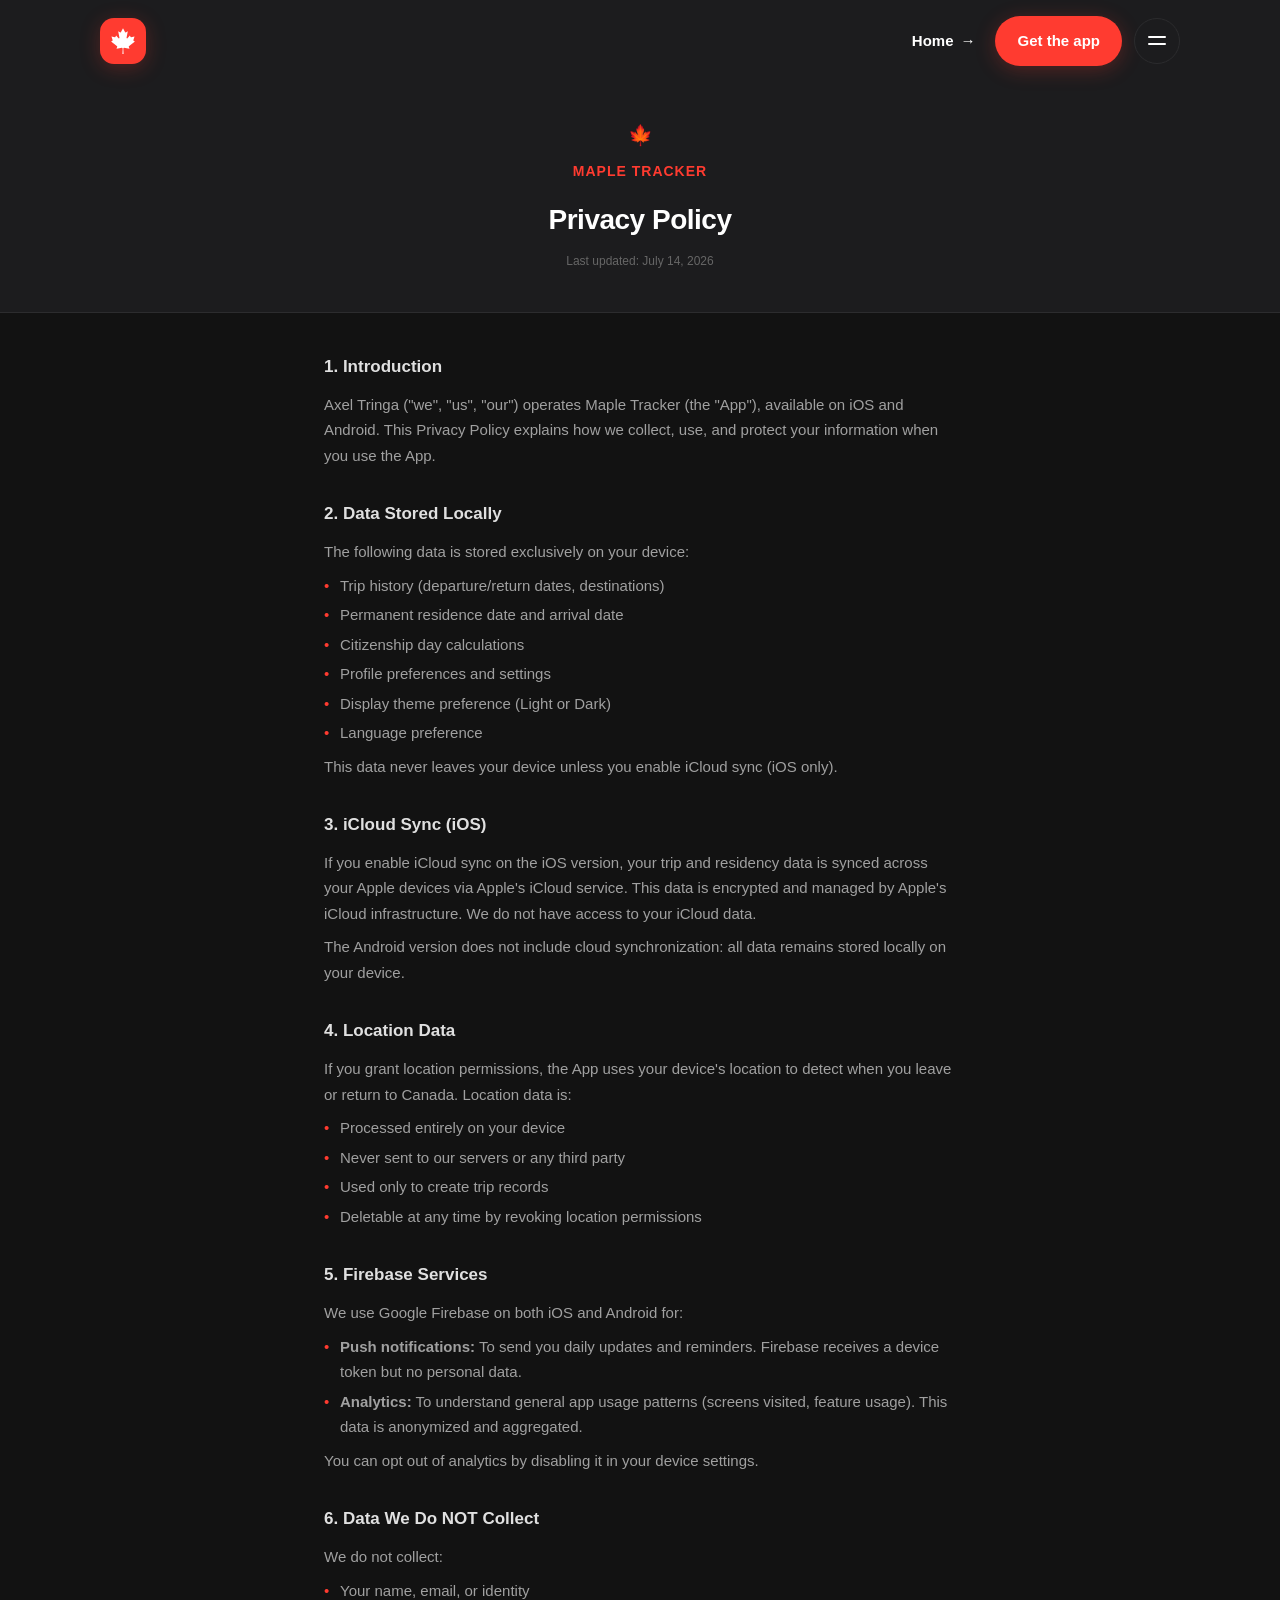
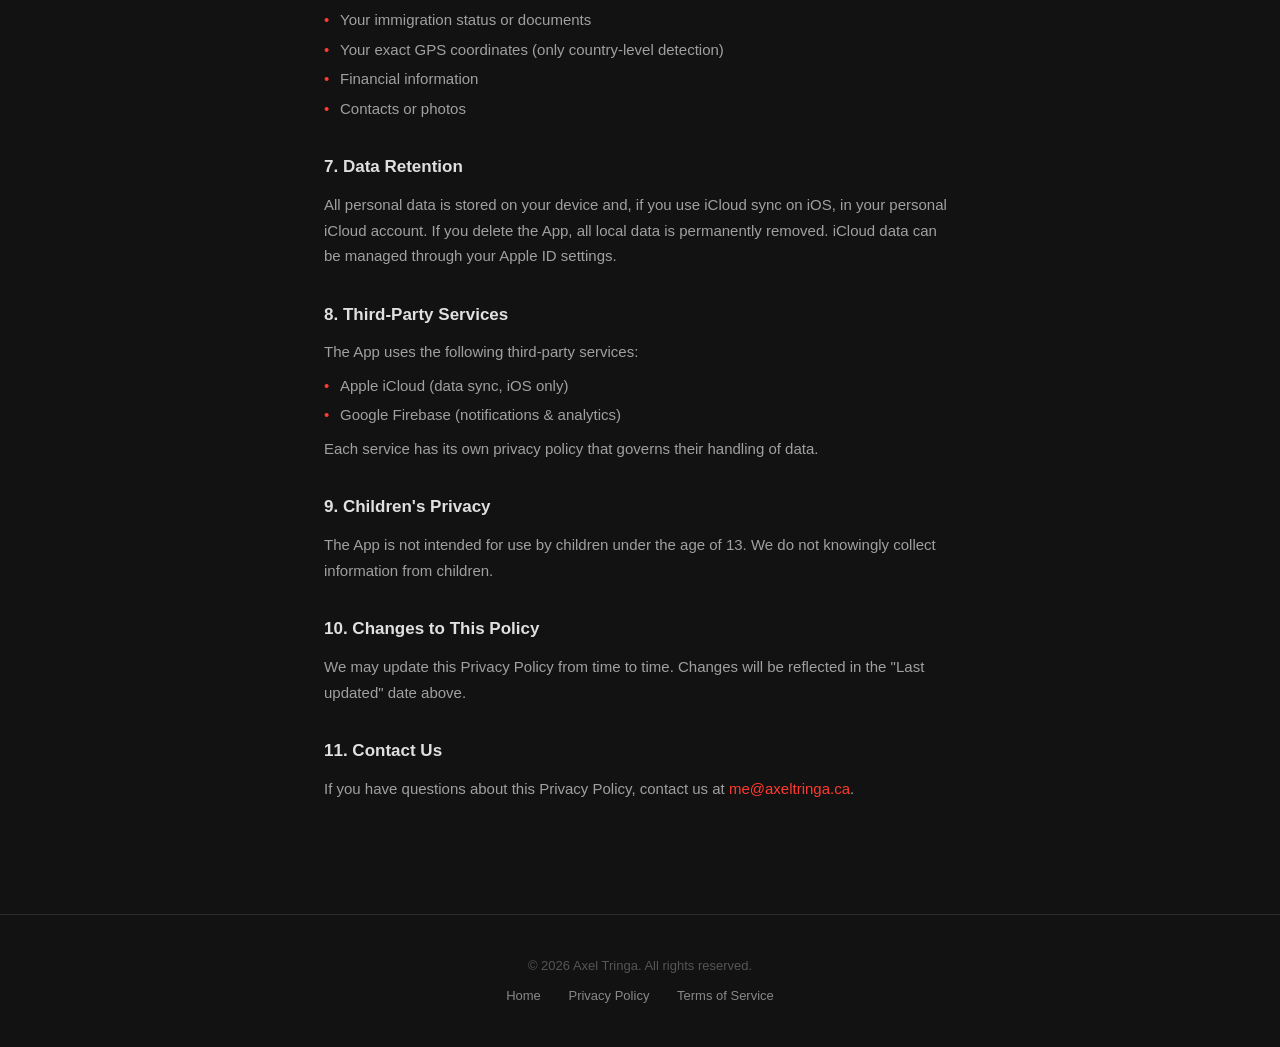
==== privacy-policy.html @ 42bf0fce "Redesign navigation in Cash App style, keeping Maple Tracker theme - New shared nav.css/nav.js used " ====
<!DOCTYPE html>
<html lang="en">
<head>
    <meta charset="UTF-8">
    <meta name="viewport" content="width=device-width, initial-scale=1.0">
    <title>Privacy Policy – Maple Tracker</title>
    <link rel="stylesheet" href="nav.css">
    <style>
        * { margin: 0; padding: 0; box-sizing: border-box; }
        body {
            font-family: -apple-system, BlinkMacSystemFont, 'SF Pro Text', 'Helvetica Neue', sans-serif;
            background-color: #121212;
            color: #a0a0a0;
            line-height: 1.7;
            padding: 0;
        }
        .header {
            background-color: #1C1C1E;
            border-bottom: 1px solid #2C2C2E;
            padding: 118px 20px 40px;
            text-align: center;
        }
        .header h1 {
            color: #ffffff;
            font-size: 28px;
            font-weight: 700;
            letter-spacing: -0.5px;
            margin-bottom: 8px;
        }
        .header .app-name {
            color: #FF3B30;
            font-size: 14px;
            font-weight: 600;
            text-transform: uppercase;
            letter-spacing: 1px;
            margin-bottom: 12px;
        }
        .header .updated {
            color: #666;
            font-size: 12px;
        }
        .container {
            max-width: 680px;
            margin: 0 auto;
            padding: 40px 24px 80px;
        }
        .section {
            margin-bottom: 32px;
        }
        .section h2 {
            color: #e0e0e0;
            font-size: 17px;
            font-weight: 600;
            margin-bottom: 10px;
        }
        .section p, .section ul {
            font-size: 15px;
            color: #a0a0a0;
        }
        .section ul {
            list-style: none;
            padding-left: 0;
            margin-top: 8px;
        }
        .section ul li {
            padding-left: 16px;
            position: relative;
            margin-bottom: 4px;
        }
        .section ul li::before {
            content: "•";
            position: absolute;
            left: 0;
            color: #FF3B30;
        }
        a {
            color: #FF3B30;
            text-decoration: none;
        }
        a:hover {
            text-decoration: underline;
        }
        .footer {
            text-align: center;
            padding: 40px 20px;
            border-top: 1px solid #2C2C2E;
            color: #555;
            font-size: 13px;
        }
        .footer a {
            color: #888;
            margin: 0 12px;
        }
        .maple-icon {
            display: inline-block;
            color: #FF3B30;
            font-size: 20px;
            margin-bottom: 8px;
        }
    </style>
</head>
<body>
    <nav class="site-nav">
        <div class="nav-inner">
            <a href="index.html" class="nav-logo" aria-label="Maple Tracker — Home">
                <svg viewBox="-1953 -2031 3906 4061" xmlns="http://www.w3.org/2000/svg">
                    <path d="M-90 2030 L-45 1167 L-156 1069 L-1015 1220 L-899 900 L-919 827 L-1860 65 L-1648 -34 L-1614 -113 L-1800 -685 L-1258 -570 L-1185 -608 L-1080 -855 L-657 -401 L-546 -458 L-750 -1510 L-423 -1321 L-332 -1348 L0 -2000 L332 -1348 L423 -1321 L750 -1510 L546 -458 L657 -401 L1080 -855 L1185 -608 L1258 -570 L1800 -685 L1614 -113 L1648 -34 L1860 65 L919 827 L899 900 L1015 1220 L156 1069 L45 1167 L90 2030 Z"/>
                </svg>
            </a>
            <div class="nav-actions">
                <a href="index.html" class="nav-textlink">Home <span class="arrow">→</span></a>
                <a href="index.html#cta" class="nav-pill">Get the app</a>
                <button class="nav-burger" type="button" aria-label="Open menu" aria-expanded="false">
                    <span></span>
                    <span></span>
                </button>
            </div>
        </div>
    </nav>

    <div class="menu-overlay">
        <div class="menu-inner">
            <nav class="menu-links" aria-label="Site menu">
                <a href="index.html" style="--i: 0">Home</a>
                <a href="index.html#features" style="--i: 1">Features</a>
                <a href="index.html#how-it-works" style="--i: 2">How It Works</a>
                <a href="index.html#quiz" style="--i: 3">Quiz</a>
                <a href="privacy-policy.html" style="--i: 4">Privacy Policy</a>
                <a href="terms-of-service.html" style="--i: 5">Terms of Service</a>
            </nav>
            <div class="menu-stores">
                <a href="https://apps.apple.com/ca/app/maple-countdown/id6758927692" class="store-pill primary">
                    <svg viewBox="0 0 24 24" fill="currentColor"><path d="M18.71 19.5c-.83 1.24-1.71 2.45-3.05 2.47-1.34.03-1.77-.79-3.29-.79-1.53 0-2 .77-3.27.82-1.31.05-2.3-1.32-3.14-2.53C4.25 17 2.94 12.45 4.7 9.39c.87-1.52 2.43-2.48 4.12-2.51 1.28-.02 2.5.87 3.29.87.78 0 2.26-1.07 3.8-.91.65.03 2.47.26 3.64 1.98-.09.06-2.17 1.28-2.15 3.81.03 3.02 2.65 4.03 2.68 4.04-.03.07-.42 1.44-1.38 2.83M13 3.5c.73-.83 1.94-1.46 2.94-1.5.13 1.17-.34 2.35-1.04 3.19-.69.85-1.83 1.51-2.95 1.42-.15-1.15.41-2.35 1.05-3.11z"/></svg>
                    App Store
                </a>
                <a href="https://play.google.com/store/apps/details?id=com.axeltringa.mapletracker" class="store-pill ghost">
                    <svg viewBox="0 0 24 24" fill="currentColor"><path d="M3,20.5V3.5C3,2.91 3.34,2.39 3.84,2.15L13.69,12L3.84,21.85C3.34,21.6 3,21.09 3,20.5M16.81,15.12L6.05,21.34L14.54,12.85L16.81,15.12M20.16,10.81C20.5,11.08 20.75,11.5 20.75,12C20.75,12.5 20.53,12.9 20.18,13.18L17.89,14.5L15.39,12L17.89,9.5L20.16,10.81M6.05,2.66L16.81,8.88L14.54,11.15L6.05,2.66Z"/></svg>
                    Google Play
                </a>
            </div>
        </div>
    </div>

    <div class="header">
        <div class="maple-icon">🍁</div>
        <div class="app-name">Maple Tracker</div>
        <h1>Privacy Policy</h1>
        <div class="updated">Last updated: July 14, 2026</div>
    </div>

    <div class="container">
        <div class="section">
            <h2>1. Introduction</h2>
            <p>Axel Tringa ("we", "us", "our") operates Maple Tracker (the "App"), available on iOS and Android. This Privacy Policy explains how we collect, use, and protect your information when you use the App.</p>
        </div>

        <div class="section">
            <h2>2. Data Stored Locally</h2>
            <p>The following data is stored exclusively on your device:</p>
            <ul>
                <li>Trip history (departure/return dates, destinations)</li>
                <li>Permanent residence date and arrival date</li>
                <li>Citizenship day calculations</li>
                <li>Profile preferences and settings</li>
                <li>Display theme preference (Light or Dark)</li>
                <li>Language preference</li>
            </ul>
            <p style="margin-top: 8px;">This data never leaves your device unless you enable iCloud sync (iOS only).</p>
        </div>

        <div class="section">
            <h2>3. iCloud Sync (iOS)</h2>
            <p>If you enable iCloud sync on the iOS version, your trip and residency data is synced across your Apple devices via Apple's iCloud service. This data is encrypted and managed by Apple's iCloud infrastructure. We do not have access to your iCloud data.</p>
            <p style="margin-top: 8px;">The Android version does not include cloud synchronization: all data remains stored locally on your device.</p>
        </div>

        <div class="section">
            <h2>4. Location Data</h2>
            <p>If you grant location permissions, the App uses your device's location to detect when you leave or return to Canada. Location data is:</p>
            <ul>
                <li>Processed entirely on your device</li>
                <li>Never sent to our servers or any third party</li>
                <li>Used only to create trip records</li>
                <li>Deletable at any time by revoking location permissions</li>
            </ul>
        </div>

        <div class="section">
            <h2>5. Firebase Services</h2>
            <p>We use Google Firebase on both iOS and Android for:</p>
            <ul>
                <li><strong>Push notifications:</strong> To send you daily updates and reminders. Firebase receives a device token but no personal data.</li>
                <li><strong>Analytics:</strong> To understand general app usage patterns (screens visited, feature usage). This data is anonymized and aggregated.</li>
            </ul>
            <p style="margin-top: 8px;">You can opt out of analytics by disabling it in your device settings.</p>
        </div>

        <div class="section">
            <h2>6. Data We Do NOT Collect</h2>
            <p>We do not collect:</p>
            <ul>
                <li>Your name, email, or identity</li>
                <li>Your immigration status or documents</li>
                <li>Your exact GPS coordinates (only country-level detection)</li>
                <li>Financial information</li>
                <li>Contacts or photos</li>
            </ul>
        </div>

        <div class="section">
            <h2>7. Data Retention</h2>
            <p>All personal data is stored on your device and, if you use iCloud sync on iOS, in your personal iCloud account. If you delete the App, all local data is permanently removed. iCloud data can be managed through your Apple ID settings.</p>
        </div>

        <div class="section">
            <h2>8. Third-Party Services</h2>
            <p>The App uses the following third-party services:</p>
            <ul>
                <li>Apple iCloud (data sync, iOS only)</li>
                <li>Google Firebase (notifications & analytics)</li>
            </ul>
            <p style="margin-top: 8px;">Each service has its own privacy policy that governs their handling of data.</p>
        </div>

        <div class="section">
            <h2>9. Children's Privacy</h2>
            <p>The App is not intended for use by children under the age of 13. We do not knowingly collect information from children.</p>
        </div>

        <div class="section">
            <h2>10. Changes to This Policy</h2>
            <p>We may update this Privacy Policy from time to time. Changes will be reflected in the "Last updated" date above.</p>
        </div>

        <div class="section">
            <h2>11. Contact Us</h2>
            <p>If you have questions about this Privacy Policy, contact us at <a href="mailto:me@axeltringa.ca">me@axeltringa.ca</a>.</p>
        </div>
    </div>

    <div class="footer">
        <p>© 2026 Axel Tringa. All rights reserved.</p>
        <p style="margin-top: 8px;">
            <a href="index.html">Home</a>
            <a href="privacy-policy.html">Privacy Policy</a>
            <a href="terms-of-service.html">Terms of Service</a>
        </p>
    </div>

    <script src="nav.js"></script>
</body>
</html>
---- nav.css ----
/* ── Cash App-style navigation, Maple Tracker theme ── */

.site-nav {
    position: fixed;
    top: 0; left: 0; right: 0;
    z-index: 1000;
    padding: 16px 24px;
    background: transparent;
    border-bottom: 1px solid transparent;
    transition: background .35s ease, padding .35s ease, border-color .35s ease;
}
.site-nav.scrolled {
    background: rgba(18,18,18,.82);
    -webkit-backdrop-filter: blur(20px);
    backdrop-filter: blur(20px);
    border-bottom-color: #2C2C2E;
    padding: 10px 24px;
}
body.menu-open .site-nav {
    background: transparent;
    border-bottom-color: transparent;
    -webkit-backdrop-filter: none;
    backdrop-filter: none;
}
.site-nav .nav-inner {
    max-width: 1080px;
    margin: 0 auto;
    display: flex;
    align-items: center;
    justify-content: space-between;
}

/* Logo: rounded red square with white maple leaf */
.nav-logo {
    width: 46px; height: 46px;
    flex-shrink: 0;
    background: #FF3B30;
    border-radius: 14px;
    display: flex;
    align-items: center;
    justify-content: center;
    text-decoration: none;
    box-shadow: 0 4px 20px rgba(255,59,48,.25);
    transition: transform .25s cubic-bezier(.34,1.56,.64,1), box-shadow .25s;
}
.nav-logo:hover { transform: scale(1.07) rotate(-4deg); box-shadow: 0 6px 28px rgba(255,59,48,.4); }
.nav-logo:active { transform: scale(.93); }
.nav-logo svg { width: 26px; height: 26px; fill: #ffffff; }

.nav-actions {
    display: flex;
    align-items: center;
    gap: 12px;
}

/* Text link with sliding arrow (cash.app "Sign up →") */
.nav-textlink {
    display: inline-flex;
    align-items: center;
    gap: 7px;
    color: #ffffff;
    text-decoration: none;
    font-size: 15px;
    font-weight: 600;
    margin-right: 8px;
}
.nav-textlink .arrow { transition: transform .25s ease; }
.nav-textlink:hover .arrow { transform: translateX(4px); }

/* Pill button (cash.app "Log in") */
.nav-pill {
    display: inline-flex;
    align-items: center;
    gap: 8px;
    background: #FF3B30;
    color: #ffffff;
    font-size: 15px;
    font-weight: 700;
    padding: 12px 22px;
    border-radius: 99px;
    text-decoration: none;
    box-shadow: 0 4px 20px rgba(255,59,48,.25);
    transition: transform .25s cubic-bezier(.34,1.56,.64,1), box-shadow .25s;
}
.nav-pill:hover { transform: scale(1.05); box-shadow: 0 6px 28px rgba(255,59,48,.4); }
.nav-pill:active { transform: scale(.95); }

/* Round burger button */
.nav-burger {
    width: 46px; height: 46px;
    flex-shrink: 0;
    border-radius: 50%;
    background: #1C1C1E;
    border: 1px solid #2C2C2E;
    cursor: pointer;
    display: flex;
    flex-direction: column;
    align-items: center;
    justify-content: center;
    gap: 5px;
    padding: 0;
    transition: transform .25s cubic-bezier(.34,1.56,.64,1), background .25s;
}
.nav-burger:hover { transform: scale(1.07); background: #2C2C2E; }
.nav-burger:active { transform: scale(.93); }
.nav-burger span {
    display: block;
    width: 18px; height: 2px;
    background: #ffffff;
    border-radius: 2px;
    transition: transform .3s ease;
}
body.menu-open .nav-burger span:first-child { transform: translateY(3.5px) rotate(45deg); }
body.menu-open .nav-burger span:last-child { transform: translateY(-3.5px) rotate(-45deg); }

/* ── Full-screen menu overlay ── */
.menu-overlay {
    position: fixed;
    inset: 0;
    z-index: 999;
    background: #121212;
    opacity: 0;
    visibility: hidden;
    transition: opacity .4s ease, visibility 0s linear .4s;
    display: flex;
    flex-direction: column;
    justify-content: center;
    padding: 110px 24px 56px;
    overflow-y: auto;
}
.menu-overlay::before {
    content: '';
    position: fixed;
    width: 640px; height: 640px;
    border-radius: 50%;
    background: #FF3B30;
    filter: blur(160px);
    opacity: .10;
    top: -220px; left: 50%;
    transform: translateX(-50%);
    pointer-events: none;
}
body.menu-open { overflow: hidden; }
body.menu-open .menu-overlay {
    opacity: 1;
    visibility: visible;
    transition: opacity .4s ease;
}

.menu-inner {
    max-width: 1080px;
    margin: 0 auto;
    width: 100%;
}
.menu-links {
    display: flex;
    flex-direction: column;
    gap: 6px;
}
.menu-links a {
    color: #ffffff;
    text-decoration: none;
    font-size: clamp(38px, 7vw, 64px);
    font-weight: 800;
    letter-spacing: -1.5px;
    line-height: 1.18;
    width: fit-content;
    padding-left: 0;
    opacity: 0;
    transform: translateY(28px);
    transition:
        color .2s ease,
        padding-left .25s ease,
        opacity .5s ease,
        transform .5s cubic-bezier(.22,1,.36,1);
}
.menu-links a:hover { color: #FF3B30; padding-left: 14px; }
body.menu-open .menu-links a {
    opacity: 1;
    transform: translateY(0);
    transition-delay: 0s, 0s, calc(80ms + var(--i, 0) * 55ms), calc(80ms + var(--i, 0) * 55ms);
}

.menu-stores {
    display: flex;
    gap: 12px;
    flex-wrap: wrap;
    margin-top: 44px;
    opacity: 0;
    transform: translateY(28px);
    transition: opacity .5s ease, transform .5s cubic-bezier(.22,1,.36,1);
}
body.menu-open .menu-stores {
    opacity: 1;
    transform: translateY(0);
    transition-delay: 420ms;
}
.menu-stores .store-pill {
    display: inline-flex;
    align-items: center;
    gap: 8px;
    font-size: 15px;
    font-weight: 700;
    padding: 13px 24px;
    border-radius: 99px;
    text-decoration: none;
    transition: transform .25s cubic-bezier(.34,1.56,.64,1), box-shadow .25s, background .25s;
}
.menu-stores .store-pill:hover { transform: scale(1.05); }
.menu-stores .store-pill:active { transform: scale(.95); }
.menu-stores .store-pill svg { width: 18px; height: 18px; }
.menu-stores .store-pill.primary {
    background: #FF3B30;
    color: #ffffff;
    box-shadow: 0 4px 20px rgba(255,59,48,.25);
}
.menu-stores .store-pill.primary:hover { box-shadow: 0 6px 28px rgba(255,59,48,.4); }
.menu-stores .store-pill.ghost {
    background: #1C1C1E;
    color: #ffffff;
    border: 1px solid #2C2C2E;
}
.menu-stores .store-pill.ghost:hover { background: #2C2C2E; }

/* ── Scroll-reveal helper ──
   Scoped to html.js (set by nav.js) so content stays visible if JS fails. */
html.js .reveal {
    opacity: 0;
    transform: translateY(28px);
    transition: opacity .7s ease, transform .7s cubic-bezier(.22,1,.36,1);
    transition-delay: var(--d, 0s);
}
html.js .reveal.visible {
    opacity: 1;
    transform: none;
}

@media (max-width: 640px) {
    .nav-textlink { display: none; }
    .site-nav { padding: 12px 16px; }
    .site-nav.scrolled { padding: 8px 16px; }
}

@media (prefers-reduced-motion: reduce) {
    .site-nav, .nav-logo, .nav-pill, .nav-burger, .nav-burger span,
    .menu-overlay, .menu-links a, .menu-stores, .menu-stores .store-pill,
    html.js .reveal {
        transition: none !important;
        opacity: 1;
        transform: none;
    }
    body.menu-open .menu-links a, body.menu-open .menu-stores { transition-delay: 0s; }
}
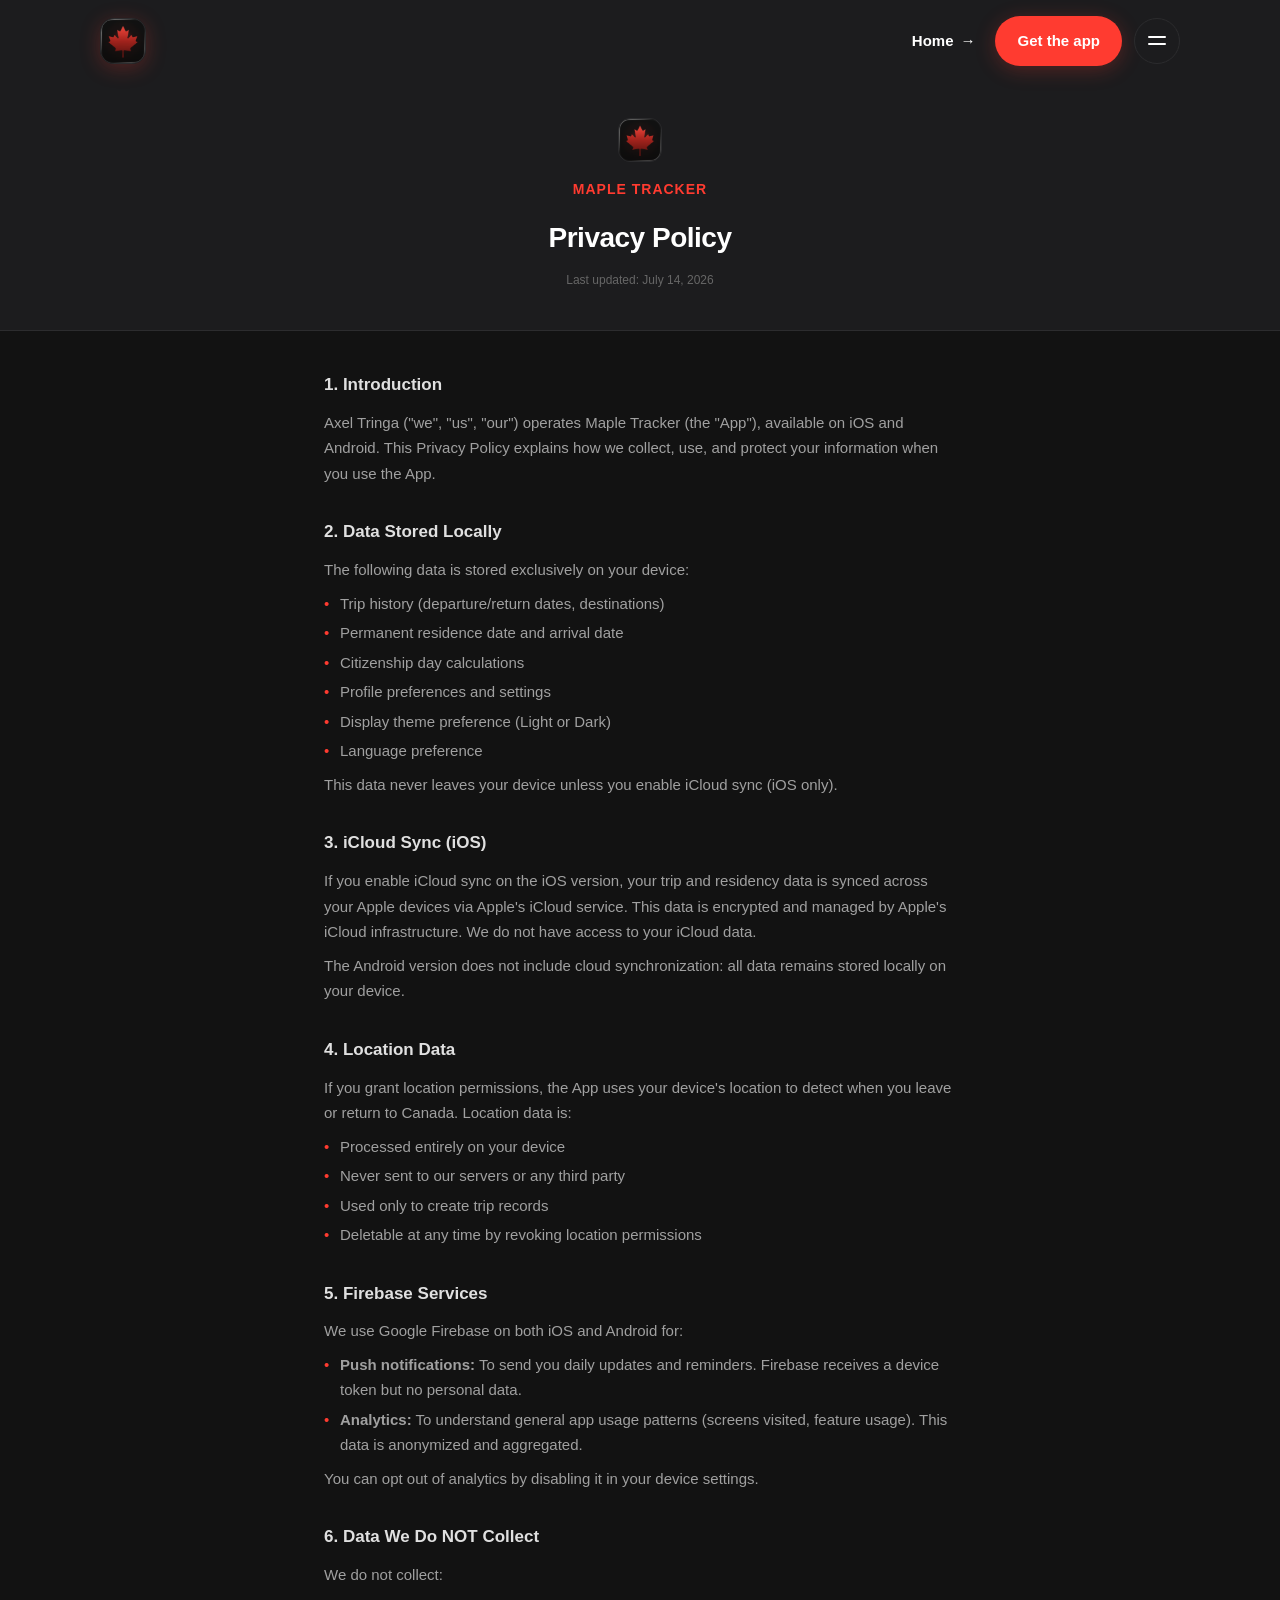
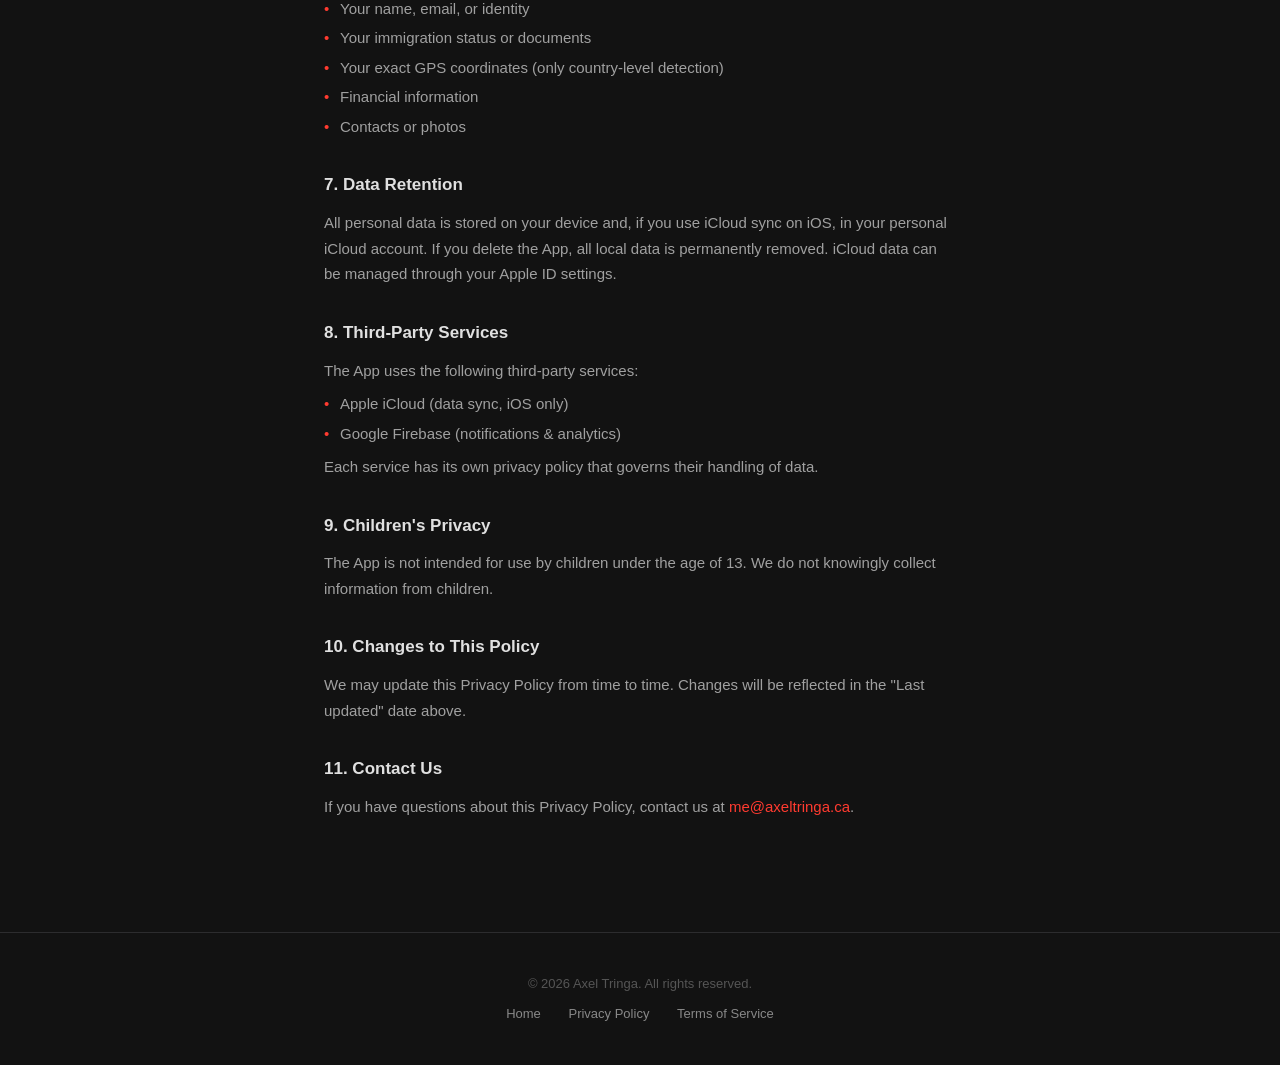
==== commit ee1b305c: "Use the real app icon as the site logo - app-icon.png: 512px copy of the iOS AppIcon (red gradient m" ====
--- a/privacy-policy.html
+++ b/privacy-policy.html
@@ -4,6 +4,8 @@
     <meta charset="UTF-8">
     <meta name="viewport" content="width=device-width, initial-scale=1.0">
     <title>Privacy Policy – Maple Tracker</title>
+    <link rel="icon" type="image/png" href="app-icon.png">
+    <link rel="apple-touch-icon" href="app-icon.png">
     <link rel="stylesheet" href="nav.css">
     <style>
         * { margin: 0; padding: 0; box-sizing: border-box; }
@@ -93,9 +95,14 @@
         }
         .maple-icon {
             display: inline-block;
-            color: #FF3B30;
-            font-size: 20px;
             margin-bottom: 8px;
+        }
+        .maple-icon img {
+            width: 44px;
+            height: 44px;
+            border-radius: 12px;
+            border: 1px solid #2C2C2E;
+            display: block;
         }
     </style>
 </head>
@@ -103,9 +110,7 @@
     <nav class="site-nav">
         <div class="nav-inner">
             <a href="index.html" class="nav-logo" aria-label="Maple Tracker — Home">
-                <svg viewBox="-1953 -2031 3906 4061" xmlns="http://www.w3.org/2000/svg">
-                    <path d="M-90 2030 L-45 1167 L-156 1069 L-1015 1220 L-899 900 L-919 827 L-1860 65 L-1648 -34 L-1614 -113 L-1800 -685 L-1258 -570 L-1185 -608 L-1080 -855 L-657 -401 L-546 -458 L-750 -1510 L-423 -1321 L-332 -1348 L0 -2000 L332 -1348 L423 -1321 L750 -1510 L546 -458 L657 -401 L1080 -855 L1185 -608 L1258 -570 L1800 -685 L1614 -113 L1648 -34 L1860 65 L919 827 L899 900 L1015 1220 L156 1069 L45 1167 L90 2030 Z"/>
-                </svg>
+                <img src="app-icon.png" alt="">
             </a>
             <div class="nav-actions">
                 <a href="index.html" class="nav-textlink">Home <span class="arrow">→</span></a>
@@ -142,7 +147,7 @@
     </div>
 
     <div class="header">
-        <div class="maple-icon">🍁</div>
+        <div class="maple-icon"><img src="app-icon.png" alt=""></div>
         <div class="app-name">Maple Tracker</div>
         <h1>Privacy Policy</h1>
         <div class="updated">Last updated: July 14, 2026</div>
--- a/nav.css
+++ b/nav.css
@@ -30,12 +30,13 @@
     justify-content: space-between;
 }
 
-/* Logo: rounded red square with white maple leaf */
+/* Logo: the actual app icon (rounded, subtle border to lift it off the page) */
 .nav-logo {
     width: 46px; height: 46px;
     flex-shrink: 0;
-    background: #FF3B30;
     border-radius: 14px;
+    overflow: hidden;
+    border: 1px solid #2C2C2E;
     display: flex;
     align-items: center;
     justify-content: center;
@@ -45,7 +46,7 @@
 }
 .nav-logo:hover { transform: scale(1.07) rotate(-4deg); box-shadow: 0 6px 28px rgba(255,59,48,.4); }
 .nav-logo:active { transform: scale(.93); }
-.nav-logo svg { width: 26px; height: 26px; fill: #ffffff; }
+.nav-logo img { width: 100%; height: 100%; display: block; }
 
 .nav-actions {
     display: flex;
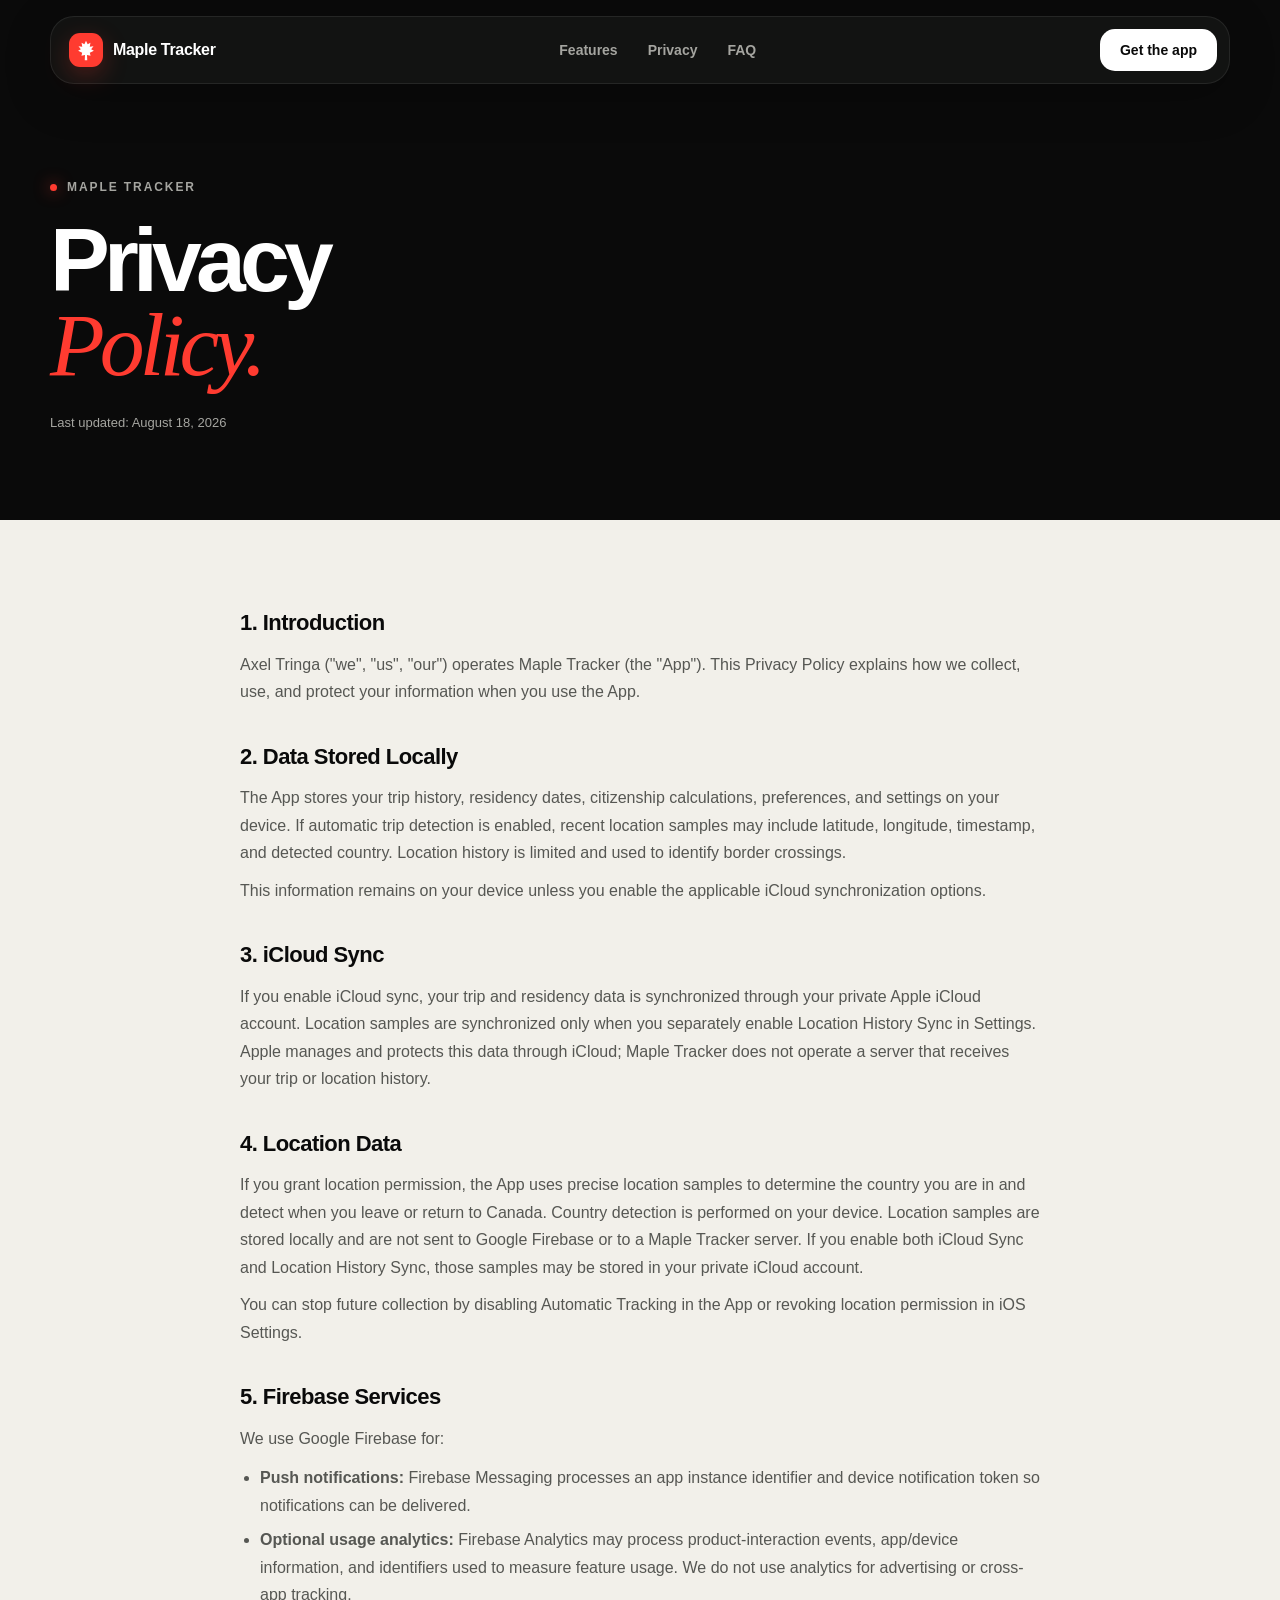
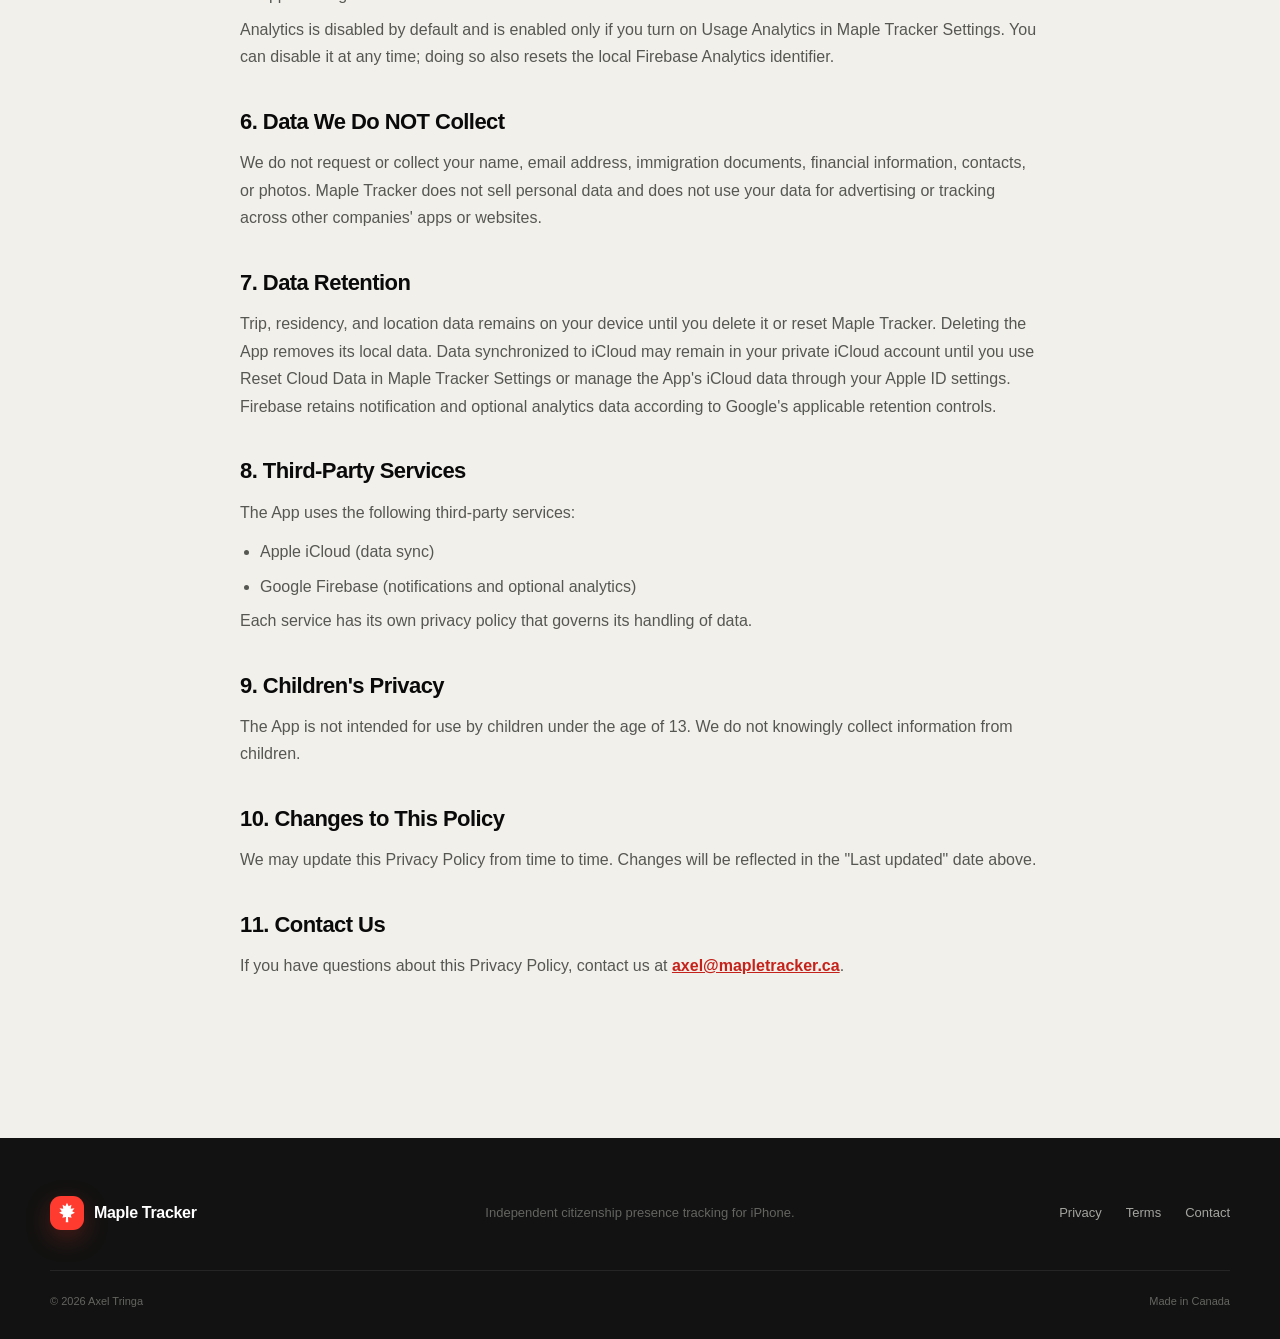
==== commit c170650a: "Redesign Maple Tracker website" ====
--- a/privacy-policy.html
+++ b/privacy-policy.html
@@ -1,257 +1,36 @@
 <!DOCTYPE html>
 <html lang="en">
 <head>
-    <meta charset="UTF-8">
-    <meta name="viewport" content="width=device-width, initial-scale=1.0">
-    <title>Privacy Policy – Maple Tracker</title>
-    <link rel="icon" type="image/png" href="app-icon.png">
-    <link rel="apple-touch-icon" href="app-icon.png">
-    <link rel="stylesheet" href="nav.css">
-    <style>
-        * { margin: 0; padding: 0; box-sizing: border-box; }
-        body {
-            font-family: -apple-system, BlinkMacSystemFont, 'SF Pro Text', 'Helvetica Neue', sans-serif;
-            background-color: #121212;
-            color: #a0a0a0;
-            line-height: 1.7;
-            padding: 0;
-        }
-        .header {
-            background-color: #1C1C1E;
-            border-bottom: 1px solid #2C2C2E;
-            padding: 118px 20px 40px;
-            text-align: center;
-        }
-        .header h1 {
-            color: #ffffff;
-            font-size: 28px;
-            font-weight: 700;
-            letter-spacing: -0.5px;
-            margin-bottom: 8px;
-        }
-        .header .app-name {
-            color: #FF3B30;
-            font-size: 14px;
-            font-weight: 600;
-            text-transform: uppercase;
-            letter-spacing: 1px;
-            margin-bottom: 12px;
-        }
-        .header .updated {
-            color: #666;
-            font-size: 12px;
-        }
-        .container {
-            max-width: 680px;
-            margin: 0 auto;
-            padding: 40px 24px 80px;
-        }
-        .section {
-            margin-bottom: 32px;
-        }
-        .section h2 {
-            color: #e0e0e0;
-            font-size: 17px;
-            font-weight: 600;
-            margin-bottom: 10px;
-        }
-        .section p, .section ul {
-            font-size: 15px;
-            color: #a0a0a0;
-        }
-        .section ul {
-            list-style: none;
-            padding-left: 0;
-            margin-top: 8px;
-        }
-        .section ul li {
-            padding-left: 16px;
-            position: relative;
-            margin-bottom: 4px;
-        }
-        .section ul li::before {
-            content: "•";
-            position: absolute;
-            left: 0;
-            color: #FF3B30;
-        }
-        a {
-            color: #FF3B30;
-            text-decoration: none;
-        }
-        a:hover {
-            text-decoration: underline;
-        }
-        .footer {
-            text-align: center;
-            padding: 40px 20px;
-            border-top: 1px solid #2C2C2E;
-            color: #555;
-            font-size: 13px;
-        }
-        .footer a {
-            color: #888;
-            margin: 0 12px;
-        }
-        .maple-icon {
-            display: inline-block;
-            margin-bottom: 8px;
-        }
-        .maple-icon img {
-            width: 44px;
-            height: 44px;
-            border-radius: 12px;
-            border: 1px solid #2C2C2E;
-            display: block;
-        }
-    </style>
+  <meta charset="UTF-8">
+  <meta name="viewport" content="width=device-width, initial-scale=1.0">
+  <meta name="theme-color" content="#0a0a0a">
+  <title>Privacy Policy — Maple Tracker</title>
+  <link rel="icon" href="favicon.svg" type="image/svg+xml">
+  <link rel="stylesheet" href="styles.css">
 </head>
-<body>
-    <nav class="site-nav">
-        <div class="nav-inner">
-            <a href="index.html" class="nav-logo" aria-label="Maple Tracker — Home">
-                <img src="app-icon.png" alt="">
-            </a>
-            <div class="nav-actions">
-                <a href="index.html" class="nav-textlink">Home <span class="arrow">→</span></a>
-                <a href="index.html#cta" class="nav-pill">Get the app</a>
-                <button class="nav-burger" type="button" aria-label="Open menu" aria-expanded="false">
-                    <span></span>
-                    <span></span>
-                </button>
-            </div>
-        </div>
-    </nav>
-
-    <div class="menu-overlay">
-        <div class="menu-inner">
-            <nav class="menu-links" aria-label="Site menu">
-                <a href="index.html" style="--i: 0">Home</a>
-                <a href="index.html#features" style="--i: 1">Features</a>
-                <a href="index.html#how-it-works" style="--i: 2">How It Works</a>
-                <a href="index.html#quiz" style="--i: 3">Quiz</a>
-                <a href="privacy-policy.html" style="--i: 4">Privacy Policy</a>
-                <a href="terms-of-service.html" style="--i: 5">Terms of Service</a>
-            </nav>
-            <div class="menu-stores">
-                <a href="https://apps.apple.com/ca/app/maple-countdown/id6758927692" class="store-pill primary">
-                    <svg viewBox="0 0 24 24" fill="currentColor"><path d="M18.71 19.5c-.83 1.24-1.71 2.45-3.05 2.47-1.34.03-1.77-.79-3.29-.79-1.53 0-2 .77-3.27.82-1.31.05-2.3-1.32-3.14-2.53C4.25 17 2.94 12.45 4.7 9.39c.87-1.52 2.43-2.48 4.12-2.51 1.28-.02 2.5.87 3.29.87.78 0 2.26-1.07 3.8-.91.65.03 2.47.26 3.64 1.98-.09.06-2.17 1.28-2.15 3.81.03 3.02 2.65 4.03 2.68 4.04-.03.07-.42 1.44-1.38 2.83M13 3.5c.73-.83 1.94-1.46 2.94-1.5.13 1.17-.34 2.35-1.04 3.19-.69.85-1.83 1.51-2.95 1.42-.15-1.15.41-2.35 1.05-3.11z"/></svg>
-                    App Store
-                </a>
-                <a href="https://play.google.com/store/apps/details?id=com.axeltringa.mapletracker" class="store-pill ghost">
-                    <svg viewBox="0 0 24 24" fill="currentColor"><path d="M3,20.5V3.5C3,2.91 3.34,2.39 3.84,2.15L13.69,12L3.84,21.85C3.34,21.6 3,21.09 3,20.5M16.81,15.12L6.05,21.34L14.54,12.85L16.81,15.12M20.16,10.81C20.5,11.08 20.75,11.5 20.75,12C20.75,12.5 20.53,12.9 20.18,13.18L17.89,14.5L15.39,12L17.89,9.5L20.16,10.81M6.05,2.66L16.81,8.88L14.54,11.15L6.05,2.66Z"/></svg>
-                    Google Play
-                </a>
-            </div>
-        </div>
+<body class="legal-page">
+  <a class="skip-link" href="#main">Skip to content</a>
+  <header class="site-header"><nav class="nav shell" aria-label="Primary navigation">
+    <a class="brand" href="index.html"><span class="brand-mark" aria-hidden="true"><svg viewBox="0 0 40 42"><path d="M20 1.5l3.3 7.1 5.6-3-1.4 8 7.5-1.2-4.7 6.2 5.5 3-8.2 3.7 1.5 6.2-7.1-1.3.5 10.3h-5L18 30.2l-7.1 1.3 1.5-6.2-8.2-3.7 5.5-3L5 12.4l7.5 1.2-1.4-8 5.6 3L20 1.5z"/></svg></span><span>Maple Tracker</span></a>
+    <div class="nav-links"><a href="index.html#features">Features</a><a href="index.html#privacy">Privacy</a><a href="index.html#faq">FAQ</a></div>
+    <a class="nav-cta" href="https://apps.apple.com/ca/app/maple-countdown/id6758927692">Get the app</a>
+  </nav></header>
+  <main id="main">
+    <section class="legal-hero"><div class="shell"><p class="eyebrow"><span></span> Maple Tracker</p><h1>Privacy<br><em>Policy.</em></h1><span class="updated">Last updated: August 18, 2026</span></div></section>
+    <div class="legal-content">
+      <section class="section"><h2>1. Introduction</h2><p>Axel Tringa ("we", "us", "our") operates Maple Tracker (the "App"). This Privacy Policy explains how we collect, use, and protect your information when you use the App.</p></section>
+      <section class="section"><h2>2. Data Stored Locally</h2><p>The App stores your trip history, residency dates, citizenship calculations, preferences, and settings on your device. If automatic trip detection is enabled, recent location samples may include latitude, longitude, timestamp, and detected country. Location history is limited and used to identify border crossings.</p><p>This information remains on your device unless you enable the applicable iCloud synchronization options.</p></section>
+      <section class="section"><h2>3. iCloud Sync</h2><p>If you enable iCloud sync, your trip and residency data is synchronized through your private Apple iCloud account. Location samples are synchronized only when you separately enable Location History Sync in Settings. Apple manages and protects this data through iCloud; Maple Tracker does not operate a server that receives your trip or location history.</p></section>
+      <section class="section"><h2>4. Location Data</h2><p>If you grant location permission, the App uses precise location samples to determine the country you are in and detect when you leave or return to Canada. Country detection is performed on your device. Location samples are stored locally and are not sent to Google Firebase or to a Maple Tracker server. If you enable both iCloud Sync and Location History Sync, those samples may be stored in your private iCloud account.</p><p>You can stop future collection by disabling Automatic Tracking in the App or revoking location permission in iOS Settings.</p></section>
+      <section class="section"><h2>5. Firebase Services</h2><p>We use Google Firebase for:</p><ul><li><strong>Push notifications:</strong> Firebase Messaging processes an app instance identifier and device notification token so notifications can be delivered.</li><li><strong>Optional usage analytics:</strong> Firebase Analytics may process product-interaction events, app/device information, and identifiers used to measure feature usage. We do not use analytics for advertising or cross-app tracking.</li></ul><p>Analytics is disabled by default and is enabled only if you turn on Usage Analytics in Maple Tracker Settings. You can disable it at any time; doing so also resets the local Firebase Analytics identifier.</p></section>
+      <section class="section"><h2>6. Data We Do NOT Collect</h2><p>We do not request or collect your name, email address, immigration documents, financial information, contacts, or photos. Maple Tracker does not sell personal data and does not use your data for advertising or tracking across other companies' apps or websites.</p></section>
+      <section class="section"><h2>7. Data Retention</h2><p>Trip, residency, and location data remains on your device until you delete it or reset Maple Tracker. Deleting the App removes its local data. Data synchronized to iCloud may remain in your private iCloud account until you use Reset Cloud Data in Maple Tracker Settings or manage the App's iCloud data through your Apple ID settings. Firebase retains notification and optional analytics data according to Google's applicable retention controls.</p></section>
+      <section class="section"><h2>8. Third-Party Services</h2><p>The App uses the following third-party services:</p><ul><li>Apple iCloud (data sync)</li><li>Google Firebase (notifications and optional analytics)</li></ul><p>Each service has its own privacy policy that governs its handling of data.</p></section>
+      <section class="section"><h2>9. Children's Privacy</h2><p>The App is not intended for use by children under the age of 13. We do not knowingly collect information from children.</p></section>
+      <section class="section"><h2>10. Changes to This Policy</h2><p>We may update this Privacy Policy from time to time. Changes will be reflected in the "Last updated" date above.</p></section>
+      <section class="section"><h2>11. Contact Us</h2><p>If you have questions about this Privacy Policy, contact us at <a href="mailto:axel@mapletracker.ca">axel@mapletracker.ca</a>.</p></section>
     </div>
-
-    <div class="header">
-        <div class="maple-icon"><img src="app-icon.png" alt=""></div>
-        <div class="app-name">Maple Tracker</div>
-        <h1>Privacy Policy</h1>
-        <div class="updated">Last updated: July 14, 2026</div>
-    </div>
-
-    <div class="container">
-        <div class="section">
-            <h2>1. Introduction</h2>
-            <p>Axel Tringa ("we", "us", "our") operates Maple Tracker (the "App"), available on iOS and Android. This Privacy Policy explains how we collect, use, and protect your information when you use the App.</p>
-        </div>
-
-        <div class="section">
-            <h2>2. Data Stored Locally</h2>
-            <p>The following data is stored exclusively on your device:</p>
-            <ul>
-                <li>Trip history (departure/return dates, destinations)</li>
-                <li>Permanent residence date and arrival date</li>
-                <li>Citizenship day calculations</li>
-                <li>Profile preferences and settings</li>
-                <li>Display theme preference (Light or Dark)</li>
-                <li>Language preference</li>
-            </ul>
-            <p style="margin-top: 8px;">This data never leaves your device unless you enable iCloud sync (iOS only).</p>
-        </div>
-
-        <div class="section">
-            <h2>3. iCloud Sync (iOS)</h2>
-            <p>If you enable iCloud sync on the iOS version, your trip and residency data is synced across your Apple devices via Apple's iCloud service. This data is encrypted and managed by Apple's iCloud infrastructure. We do not have access to your iCloud data.</p>
-            <p style="margin-top: 8px;">The Android version does not include cloud synchronization: all data remains stored locally on your device.</p>
-        </div>
-
-        <div class="section">
-            <h2>4. Location Data</h2>
-            <p>If you grant location permissions, the App uses your device's location to detect when you leave or return to Canada. Location data is:</p>
-            <ul>
-                <li>Processed entirely on your device</li>
-                <li>Never sent to our servers or any third party</li>
-                <li>Used only to create trip records</li>
-                <li>Deletable at any time by revoking location permissions</li>
-            </ul>
-        </div>
-
-        <div class="section">
-            <h2>5. Firebase Services</h2>
-            <p>We use Google Firebase on both iOS and Android for:</p>
-            <ul>
-                <li><strong>Push notifications:</strong> To send you daily updates and reminders. Firebase receives a device token but no personal data.</li>
-                <li><strong>Analytics:</strong> To understand general app usage patterns (screens visited, feature usage). This data is anonymized and aggregated.</li>
-            </ul>
-            <p style="margin-top: 8px;">You can opt out of analytics by disabling it in your device settings.</p>
-        </div>
-
-        <div class="section">
-            <h2>6. Data We Do NOT Collect</h2>
-            <p>We do not collect:</p>
-            <ul>
-                <li>Your name, email, or identity</li>
-                <li>Your immigration status or documents</li>
-                <li>Your exact GPS coordinates (only country-level detection)</li>
-                <li>Financial information</li>
-                <li>Contacts or photos</li>
-            </ul>
-        </div>
-
-        <div class="section">
-            <h2>7. Data Retention</h2>
-            <p>All personal data is stored on your device and, if you use iCloud sync on iOS, in your personal iCloud account. If you delete the App, all local data is permanently removed. iCloud data can be managed through your Apple ID settings.</p>
-        </div>
-
-        <div class="section">
-            <h2>8. Third-Party Services</h2>
-            <p>The App uses the following third-party services:</p>
-            <ul>
-                <li>Apple iCloud (data sync, iOS only)</li>
-                <li>Google Firebase (notifications & analytics)</li>
-            </ul>
-            <p style="margin-top: 8px;">Each service has its own privacy policy that governs their handling of data.</p>
-        </div>
-
-        <div class="section">
-            <h2>9. Children's Privacy</h2>
-            <p>The App is not intended for use by children under the age of 13. We do not knowingly collect information from children.</p>
-        </div>
-
-        <div class="section">
-            <h2>10. Changes to This Policy</h2>
-            <p>We may update this Privacy Policy from time to time. Changes will be reflected in the "Last updated" date above.</p>
-        </div>
-
-        <div class="section">
-            <h2>11. Contact Us</h2>
-            <p>If you have questions about this Privacy Policy, contact us at <a href="mailto:me@axeltringa.ca">me@axeltringa.ca</a>.</p>
-        </div>
-    </div>
-
-    <div class="footer">
-        <p>© 2026 Axel Tringa. All rights reserved.</p>
-        <p style="margin-top: 8px;">
-            <a href="index.html">Home</a>
-            <a href="privacy-policy.html">Privacy Policy</a>
-            <a href="terms-of-service.html">Terms of Service</a>
-        </p>
-    </div>
-
-    <script src="nav.js"></script>
+  </main>
+  <footer class="site-footer"><div class="shell footer-grid"><a class="brand" href="index.html"><span class="brand-mark" aria-hidden="true"><svg viewBox="0 0 40 42"><path d="M20 1.5l3.3 7.1 5.6-3-1.4 8 7.5-1.2-4.7 6.2 5.5 3-8.2 3.7 1.5 6.2-7.1-1.3.5 10.3h-5L18 30.2l-7.1 1.3 1.5-6.2-8.2-3.7 5.5-3L5 12.4l7.5 1.2-1.4-8 5.6 3L20 1.5z"/></svg></span><span>Maple Tracker</span></a><p>Independent citizenship presence tracking for iPhone.</p><div class="footer-links"><a href="privacy-policy.html">Privacy</a><a href="terms-of-service.html">Terms</a><a href="mailto:axel@mapletracker.ca">Contact</a></div></div><div class="shell footer-bottom"><span>© 2026 Axel Tringa</span><span>Made in Canada</span></div></footer>
 </body>
 </html>
--- a/styles.css
+++ b/styles.css
@@ -0,0 +1,34 @@
+:root {
+  --ink:#0a0a0a;--ink-soft:#111211;--surface:#181918;--raised:#222321;
+  --paper:#f2f0ea;--red:#ff3b30;--red-deep:#c5221b;--green:#35c768;
+  --white:#fff;--muted:#a5a5a0;--dim:#646560;--shadow:0 32px 90px rgba(0,0,0,.42)
+}
+*{box-sizing:border-box}html{scroll-behavior:smooth}body{margin:0;overflow-x:hidden;background:var(--ink);color:var(--white);font-family:-apple-system,BlinkMacSystemFont,"SF Pro Display","Helvetica Neue",Arial,sans-serif;-webkit-font-smoothing:antialiased}a{color:inherit}.shell{width:min(1180px,calc(100% - 48px));margin-inline:auto}.skip-link{position:fixed;z-index:100;top:-80px;left:24px;padding:12px 18px;border-radius:999px;background:#fff;color:#000;text-decoration:none}.skip-link:focus{top:18px}
+
+.site-header{position:fixed;z-index:50;top:16px;right:0;left:0}.nav{min-height:68px;padding:10px 12px 10px 18px;display:flex;align-items:center;justify-content:space-between;gap:24px;border:1px solid rgba(255,255,255,.08);border-radius:24px;background:rgba(24,25,24,.72);box-shadow:0 12px 45px rgba(0,0,0,.25);backdrop-filter:blur(24px) saturate(140%);-webkit-backdrop-filter:blur(24px) saturate(140%)}.brand{display:inline-flex;align-items:center;gap:10px;font-size:16px;font-weight:760;letter-spacing:-.02em;text-decoration:none}.brand-mark{width:34px;height:34px;display:grid;place-items:center;border-radius:11px;background:var(--red);box-shadow:0 8px 24px rgba(255,59,48,.25)}.brand-mark svg{width:20px;fill:#fff}.nav-links{display:flex;gap:30px}.nav-links a{color:var(--muted);font-size:14px;font-weight:600;text-decoration:none}.nav-links a:hover{color:#fff}.nav-cta{padding:13px 20px;border-radius:15px;background:#fff;color:#0a0a0a;font-size:14px;font-weight:760;text-decoration:none;transition:.2s}.nav-cta:hover{transform:translateY(-1px);background:var(--paper)}
+
+.hero{min-height:900px;padding-top:170px;display:grid;grid-template-columns:.94fr 1.06fr;align-items:center;gap:54px;position:relative}.hero:before{content:"";position:absolute;width:500px;height:500px;left:-410px;top:230px;border:1px solid rgba(255,255,255,.08);border-radius:50%;box-shadow:0 0 0 90px rgba(255,255,255,.018),0 0 0 180px rgba(255,255,255,.012)}.hero-copy{position:relative;z-index:3;padding-bottom:50px}.eyebrow{margin:0 0 24px;display:flex;align-items:center;gap:10px;color:var(--muted);font-size:12px;font-weight:750;letter-spacing:.16em;text-transform:uppercase}.eyebrow span{width:7px;height:7px;border-radius:50%;background:var(--red);box-shadow:0 0 16px rgba(255,59,48,.8)}h1,h2{margin:0;font-weight:760;letter-spacing:-.065em;line-height:.94}h1{max-width:660px;font-size:clamp(62px,7.2vw,104px)}h1 em,h2 em{color:var(--red);font-family:Georgia,"Times New Roman",serif;font-weight:400;letter-spacing:-.055em}.hero-lead{max-width:560px;margin:32px 0;color:var(--muted);font-size:clamp(18px,1.7vw,22px);line-height:1.48;letter-spacing:-.02em}.hero-actions{display:flex;align-items:center;gap:26px}.app-store-button{min-height:64px;padding:11px 22px;display:inline-flex;align-items:center;gap:12px;border-radius:18px;background:var(--red);color:#fff;box-shadow:0 18px 40px rgba(255,59,48,.22);text-decoration:none;transition:.2s}.app-store-button:hover{transform:translateY(-2px);box-shadow:0 22px 50px rgba(255,59,48,.3)}.app-store-button svg{width:28px;fill:currentColor}.app-store-button span{display:flex;flex-direction:column;font-size:20px;font-weight:720;line-height:1.05}.app-store-button small{font-size:10px;font-weight:560}.text-link{display:inline-flex;align-items:center;gap:10px;font-size:14px;font-weight:700;text-decoration:none}.text-link span{color:var(--red);transition:.2s}.text-link:hover span{transform:translateY(3px)}.availability{margin:16px 0 0 4px;color:var(--dim);font-size:12px}
+
+.hero-product{min-height:680px;position:relative;display:grid;place-items:center}.hero-product:before{content:"";position:absolute;inset:12% 1% 2%;background:radial-gradient(circle at 50% 55%,rgba(255,59,48,.2),transparent 48%);filter:blur(20px)}.orbit{position:absolute;border:1px solid rgba(255,255,255,.08);border-radius:50%}.orbit-one{width:590px;height:590px}.orbit-two{width:460px;height:460px;border-color:rgba(255,59,48,.15)}.phone{position:relative;z-index:2;width:318px;height:656px;padding:9px;border:1px solid rgba(255,255,255,.2);border-radius:49px;background:linear-gradient(145deg,#4d4e4c,#111);box-shadow:var(--shadow);transform:rotate(2deg)}.phone:after{content:"";position:absolute;width:92px;height:25px;top:16px;left:50%;transform:translateX(-50%);background:#050505;border-radius:20px}.phone-screen{height:100%;overflow:hidden;padding:19px 17px 0;border-radius:40px;background:#111211}.status-row{padding:1px 8px 20px;display:flex;justify-content:space-between;color:#d4d4d4;font-size:9px;font-weight:700}.app-topbar{height:42px;display:flex;align-items:center;justify-content:space-between;font-size:9px;letter-spacing:.18em;text-transform:uppercase}.profile-dot{width:21px;height:21px;border:2px solid #999;border-radius:50%}.add-button{width:30px;height:30px;display:grid;place-items:center;border-radius:50%;background:#2b2c2b;color:var(--red);font-size:24px}.progress-visual{height:225px;display:flex;align-items:center;justify-content:center;flex-direction:column}.progress-ring{width:144px;height:144px;display:grid;place-items:center;position:relative;border-radius:50%;background:conic-gradient(var(--red) 0 70%,#282929 70%)}.progress-ring:before{content:"";position:absolute;inset:10px;border-radius:50%;background:#111211}.progress-ring div{position:relative;display:flex;align-items:center;flex-direction:column}.progress-ring strong{font-size:35px;letter-spacing:-.06em}.progress-ring span{color:#8d8e8b;font-size:8px;letter-spacing:.18em;text-transform:uppercase}.status-title{margin-top:11px;font-size:13px}.status-caption{margin-top:5px;color:#9c9d99;font-size:9px}.status-caption i{width:5px;height:5px;margin-right:4px;display:inline-block;border-radius:50%;background:var(--red)}.metric-card{margin-bottom:11px;padding:14px;border:1px solid rgba(255,255,255,.08);border-radius:17px;background:linear-gradient(140deg,#202220,#191a19)}.metric-head,.metric-foot{display:flex;justify-content:space-between;color:#858783;font-size:7px;letter-spacing:.1em;text-transform:uppercase}.metric-card strong{color:var(--red);font-size:26px;letter-spacing:-.05em}.metric-card strong.green{color:var(--green)}.metric-card small{color:#a9aaa6;font-size:9px}.metric-bar{height:4px;margin:8px 0 6px;overflow:hidden;border-radius:5px;background:#363735}.metric-bar span{width:70%;height:100%;display:block;border-radius:inherit;background:var(--green)}.red-card .metric-bar span{width:15%;background:var(--red)}.tabbar{height:50px;margin:5px -17px 0;display:flex;align-items:center;justify-content:space-around;background:rgba(27,28,27,.95);color:#858683;font-size:15px}.tabbar span,.tabbar b{display:flex;align-items:center;flex-direction:column;font-weight:500}.tabbar b{color:var(--red)}.tabbar small{margin-top:3px;font-size:6px}.floating-card{position:absolute;z-index:5;padding:16px 18px;border:1px solid rgba(255,255,255,.08);border-radius:18px;background:rgba(35,36,35,.86);box-shadow:0 18px 50px rgba(0,0,0,.35);backdrop-filter:blur(18px)}.floating-card span{display:block;color:#9c9d99;font-size:10px}.floating-card strong{font-size:14px}.eligibility-card{right:-20px;top:150px}.trip-card{left:-5px;bottom:120px;display:flex;align-items:center;gap:11px}.trip-card .flag{font-size:24px}
+
+.trust-strip{background:var(--paper);color:var(--ink)}.trust-grid{min-height:144px;display:grid;grid-template-columns:repeat(4,1fr);align-items:center}.trust-grid div{min-height:65px;padding:4px 30px;display:flex;justify-content:center;flex-direction:column;border-left:1px solid rgba(10,10,10,.12)}.trust-grid div:first-child{padding-left:0;border-left:0}.trust-grid strong{font-size:24px;letter-spacing:-.04em}.trust-grid span{margin-top:4px;color:#696a66;font-size:12px}
+
+.section{padding-top:150px;padding-bottom:150px}.section-heading{max-width:780px;margin-bottom:72px}.section-heading h2{font-size:clamp(52px,6vw,86px)}.section-heading>p:last-child{max-width:580px;margin:28px 0 0;color:var(--muted);font-size:19px;line-height:1.5}.bento-grid{display:grid;grid-template-columns:repeat(2,1fr);gap:18px}.feature-card{min-height:480px;padding:42px;position:relative;overflow:hidden;display:flex;justify-content:flex-end;flex-direction:column;border-radius:42px;background:var(--surface)}.feature-card:before{content:"";position:absolute;width:300px;height:300px;top:-180px;right:-140px;border-radius:50%;background:rgba(255,255,255,.025);box-shadow:0 0 0 60px rgba(255,255,255,.012)}.feature-wide{min-height:520px;grid-column:1/-1;display:grid;grid-template-columns:.9fr 1.1fr;align-items:center}.feature-number{position:absolute;top:34px;left:40px;color:#666763;font-size:11px;letter-spacing:.14em}.feature-card h3{max-width:440px;margin:18px 0 13px;font-size:clamp(29px,3vw,42px);line-height:1.02;letter-spacing:-.045em}.feature-card p{max-width:480px;margin:0;color:var(--muted);font-size:16px;line-height:1.55}.feature-symbol{width:140px;height:140px;margin-bottom:auto;align-self:center;display:grid;place-items:center;border-radius:50%;background:var(--red);font-size:58px;box-shadow:0 26px 70px rgba(255,59,48,.28);transform:rotate(-12deg)}.mini-dashboard{justify-self:center;display:flex;align-items:center;gap:28px}.mini-ring{width:255px;height:255px;display:grid;place-items:center;position:relative;border-radius:50%;background:conic-gradient(var(--red) 0 70%,#323330 70%);box-shadow:0 20px 80px rgba(255,59,48,.12)}.mini-ring:before{content:"";position:absolute;inset:18px;border-radius:50%;background:var(--surface)}.mini-ring span{position:relative;display:flex;align-items:center;flex-direction:column;color:var(--muted);font-size:11px;letter-spacing:.14em;text-transform:uppercase}.mini-ring strong{color:#fff;font-size:47px;letter-spacing:-.06em}.mini-stack{display:grid;gap:12px}.mini-stack div{width:145px;padding:18px;display:flex;flex-direction:column;border-radius:18px;background:var(--raised)}.mini-stack small{color:var(--muted);font-size:10px}.mini-stack strong{margin-top:3px;font-size:28px}.feature-quiz{background:var(--paper);color:var(--ink)}.feature-quiz p{color:#696a66}.quiz-sample{margin-bottom:auto;padding:24px;display:flex;flex-direction:column;gap:14px;border-radius:22px;background:#fff;color:var(--ink);box-shadow:0 22px 60px rgba(0,0,0,.1);transform:rotate(-2deg)}.quiz-sample>span{align-self:flex-start;padding:6px 9px;border-radius:8px;background:#e8f4ff;color:#1389e8;font-size:10px}.quiz-sample>strong{font-size:17px}.quiz-sample i{padding:13px;display:flex;justify-content:space-between;border:1px solid rgba(53,199,104,.5);border-radius:12px;background:rgba(53,199,104,.08);color:#555;font-size:13px;font-style:normal}.quiz-sample b{color:var(--green)}.report-card{background:linear-gradient(135deg,#181918,#20211f)}.report-sheet{width:330px;height:380px;padding:34px;justify-self:center;align-self:end;border-radius:14px 14px 0 0;background:#f7f6f2;color:var(--ink);box-shadow:0 25px 70px rgba(0,0,0,.25);transform:rotate(2deg) translateY(45px)}.report-brand{display:flex;align-items:center;gap:8px;font-size:13px}.report-line{width:50%;height:6px;margin-top:24px;border-radius:4px;background:#d9d9d4}.report-line.wide{width:80%}.report-row{margin-top:25px;display:grid;grid-template-columns:2fr 1fr 1fr;gap:8px}.report-row span{height:7px;border-radius:4px;background:#d0d0cb}.report-total{margin-top:42px;padding:18px;border-radius:12px;background:#ecebe6;color:var(--red-deep);font-size:18px;font-weight:750}
+
+.journey-section{background:var(--paper);color:var(--ink)}.journey-grid{display:grid;grid-template-columns:.85fr 1.15fr;gap:100px}.journey-heading{position:sticky;top:140px;align-self:start}.journey-heading .eyebrow,.journey-heading>p:last-child{color:#676864}.steps-list{margin:0;padding:0;list-style:none}.steps-list li{min-height:230px;padding:48px 0;display:grid;grid-template-columns:70px 1fr;gap:25px;border-top:1px solid rgba(10,10,10,.15)}.steps-list li:last-child{border-bottom:1px solid rgba(10,10,10,.15)}.steps-list li>span{color:var(--red-deep);font-size:12px;font-weight:750;letter-spacing:.12em}.steps-list h3{margin:0 0 16px;font-size:32px;letter-spacing:-.04em}.steps-list p{max-width:500px;margin:0;color:#676864;font-size:17px;line-height:1.5}
+
+.privacy-section{padding-top:100px;padding-bottom:100px}.privacy-panel{min-height:650px;padding:82px;overflow:hidden;display:grid;grid-template-columns:1fr 1fr;align-items:center;position:relative;border-radius:52px;background:var(--red)}.privacy-panel:before{content:"";position:absolute;width:600px;height:600px;right:-200px;top:25px;border:1px solid rgba(255,255,255,.18);border-radius:50%;box-shadow:0 0 0 85px rgba(255,255,255,.04),0 0 0 170px rgba(255,255,255,.025)}.privacy-copy{position:relative;z-index:2}.eyebrow.light{color:rgba(255,255,255,.7)}.eyebrow.light span{background:#fff;box-shadow:none}.privacy-copy h2{max-width:600px;font-size:clamp(50px,5.6vw,78px)}.privacy-copy h2 em{color:var(--ink)}.privacy-copy>p:not(.eyebrow){max-width:520px;margin:28px 0;color:rgba(255,255,255,.78);font-size:17px;line-height:1.55}.light-link span{color:var(--ink)}.privacy-orbit{height:460px;position:relative;z-index:2;display:grid;place-items:center}.shield{width:180px;height:180px;display:grid;place-items:center;border-radius:48px;background:rgba(10,10,10,.9);box-shadow:0 28px 80px rgba(89,0,0,.28);transform:rotate(4deg)}.shield svg{width:82px;fill:none;stroke:#fff;stroke-width:3;stroke-linecap:round;stroke-linejoin:round}.privacy-chip{position:absolute;padding:12px 17px;border:1px solid rgba(255,255,255,.2);border-radius:999px;background:rgba(255,255,255,.13);backdrop-filter:blur(10px);font-size:12px;font-weight:680}.chip-one{top:48px;left:20px}.chip-two{top:105px;right:5px}.chip-three{bottom:52px;left:60px}
+
+.faq-section{display:grid;grid-template-columns:.82fr 1.18fr;gap:80px}.faq-section .section-heading{position:sticky;top:140px;align-self:start}.faq-section .section-heading h2{font-size:clamp(50px,5.5vw,76px)}.faq-list details{border-top:1px solid rgba(255,255,255,.14)}.faq-list details:last-child{border-bottom:1px solid rgba(255,255,255,.14)}.faq-list summary{min-height:110px;display:flex;align-items:center;justify-content:space-between;gap:30px;cursor:pointer;list-style:none;font-size:21px;font-weight:680;letter-spacing:-.025em}.faq-list summary::-webkit-details-marker{display:none}.faq-list summary span{width:34px;height:34px;flex:0 0 auto;display:grid;place-items:center;border-radius:50%;background:var(--surface);color:var(--red);transition:.2s}.faq-list details[open] summary span{transform:rotate(45deg)}.faq-list details p{max-width:620px;margin:-12px 55px 34px 0;color:var(--muted);line-height:1.6}
+
+.final-cta{padding:150px 0;background:var(--paper);color:var(--ink);text-align:center}.final-cta-inner{display:flex;align-items:center;flex-direction:column}.cta-leaf{width:70px;height:70px;margin-bottom:26px;display:grid;place-items:center;border-radius:22px;background:var(--red);font-size:34px;transform:rotate(-5deg)}.final-cta h2{font-size:clamp(62px,8vw,112px)}.final-cta p{max-width:560px;margin:28px auto 32px;color:#676864;font-size:18px;line-height:1.5}.light-button{background:var(--ink);box-shadow:none}.site-footer{padding:58px 0 32px;background:var(--ink-soft)}.footer-grid{display:grid;grid-template-columns:1fr 1fr 1fr;align-items:center;gap:30px}.footer-grid>p{margin:0;color:var(--dim);font-size:13px;text-align:center}.footer-links{display:flex;justify-content:flex-end;gap:24px}.footer-links a{color:var(--muted);font-size:13px;text-decoration:none}.footer-links a:hover{color:#fff}.footer-bottom{margin-top:40px;padding-top:24px;display:flex;justify-content:space-between;border-top:1px solid rgba(255,255,255,.08);color:var(--dim);font-size:11px}
+
+#features,#privacy,#faq,#how-it-works{scroll-margin-top:110px}.brand{color:#fff}.privacy-panel{background:var(--red-deep)}.eyebrow.light{color:rgba(255,255,255,.85)}.privacy-copy>p:not(.eyebrow){color:rgba(255,255,255,.92)}
+.js .reveal{opacity:0;transform:translateY(22px);transition:opacity .7s ease,transform .7s ease}.js .reveal.is-visible{opacity:1;transform:none}
+
+/* Legal pages */
+.legal-page{background:var(--paper);color:var(--ink)}.legal-page .site-header{position:absolute}.legal-page .nav{background:rgba(20,21,20,.86)}.legal-hero{padding:180px 0 90px;background:var(--ink);color:#fff}.legal-hero h1{max-width:880px;font-size:clamp(56px,7vw,94px)}.legal-hero .updated{display:block;margin-top:28px;color:var(--muted);font-size:13px}.legal-content{width:min(800px,calc(100% - 48px));margin:0 auto;padding:90px 0 120px}.legal-content .section{padding:0 0 38px}.legal-content h2{margin:0 0 14px;font-size:22px;line-height:1.2;letter-spacing:-.025em}.legal-content p,.legal-content li{color:#565753;font-size:16px;line-height:1.72}.legal-content p{margin:0}.legal-content p+p{margin-top:10px}.legal-content ul{margin:12px 0 0;padding-left:20px}.legal-content li{margin-bottom:7px}.legal-content a{color:var(--red-deep);font-weight:650}.legal-page .site-footer{color:#fff}
+
+@media(max-width:980px){.hero{min-height:auto;padding-top:170px;padding-bottom:100px;grid-template-columns:1fr;text-align:center}.hero-copy{display:flex;align-items:center;flex-direction:column}.hero-product{margin-top:10px}.trust-grid{grid-template-columns:repeat(2,1fr);padding:30px 0}.trust-grid div{padding:20px 28px}.trust-grid div:nth-child(3){border-left:0}.feature-wide{grid-template-columns:1fr;gap:45px;padding-top:95px}.feature-wide .feature-copy{align-self:end}.report-sheet{align-self:center}.journey-grid,.faq-section{grid-template-columns:1fr;gap:30px}.journey-heading,.faq-section .section-heading{position:static}.privacy-panel{padding:62px 50px}.footer-grid{grid-template-columns:1fr;justify-items:center}.footer-links{justify-content:center}}
+@media(max-width:680px){.shell{width:min(100% - 28px,1180px)}.site-header{top:10px}.nav{min-height:60px;padding:8px 9px 8px 13px;border-radius:20px}.brand{font-size:14px}.brand-mark{width:32px;height:32px}.nav-links{display:none}.nav-cta{padding:11px 14px;border-radius:13px;font-size:12px}.hero{padding-top:135px;padding-bottom:70px;gap:10px}h1{font-size:clamp(54px,15vw,76px)}.hero-lead{margin:26px 0;font-size:17px}.hero-actions{flex-direction:column;gap:20px}.hero-product{min-height:590px;width:100%;margin:-30px 0 -35px;transform:scale(.88)}.orbit-one{width:470px;height:470px}.orbit-two{width:370px;height:370px}.phone{width:288px;height:594px}.progress-visual{height:195px}.progress-ring{width:125px;height:125px}.eligibility-card{right:-15px}.trip-card{left:-15px}.trust-grid{grid-template-columns:1fr;text-align:center}.trust-grid div,.trust-grid div:first-child{padding:20px 0;border-left:0;border-top:1px solid rgba(10,10,10,.1)}.trust-grid div:first-child{border-top:0}.section{padding-top:92px;padding-bottom:92px}.section-heading{margin-bottom:45px}.section-heading h2{font-size:53px}.section-heading>p:last-child{font-size:17px}.bento-grid{grid-template-columns:1fr}.feature-card,.feature-wide{min-height:450px;grid-column:auto;padding:34px 28px;border-radius:30px}.feature-wide{padding-top:84px}.feature-card h3{font-size:31px}.feature-symbol{width:115px;height:115px}.mini-dashboard{margin:-20px -70px;transform:scale(.72)}.report-sheet{width:270px;height:330px}.steps-list li{padding:36px 0;grid-template-columns:44px 1fr;gap:12px}.steps-list h3{font-size:26px}.privacy-section{padding-top:14px;padding-bottom:14px}.privacy-panel{min-height:780px;padding:50px 28px;grid-template-columns:1fr;border-radius:32px;text-align:center}.privacy-copy{display:flex;align-items:center;flex-direction:column}.privacy-copy h2{font-size:52px}.privacy-orbit{height:330px}.shield{width:145px;height:145px}.shield svg{width:65px}.chip-one{top:25px;left:0}.chip-two{top:75px;right:-5px}.chip-three{bottom:28px;left:25px}.faq-section{gap:0}.faq-list summary{min-height:100px;font-size:18px}.faq-list details p{margin-right:0}.final-cta{padding:100px 0}.final-cta h2{font-size:64px}.footer-bottom{flex-direction:column;align-items:center;gap:8px}.legal-hero{padding:145px 0 70px}.legal-content{width:min(100% - 36px,800px);padding:65px 0 90px}}
+@media(prefers-reduced-motion:reduce){html{scroll-behavior:auto}*,*:before,*:after{animation-duration:.01ms!important;animation-iteration-count:1!important;transition-duration:.01ms!important}.js .reveal{opacity:1;transform:none}}
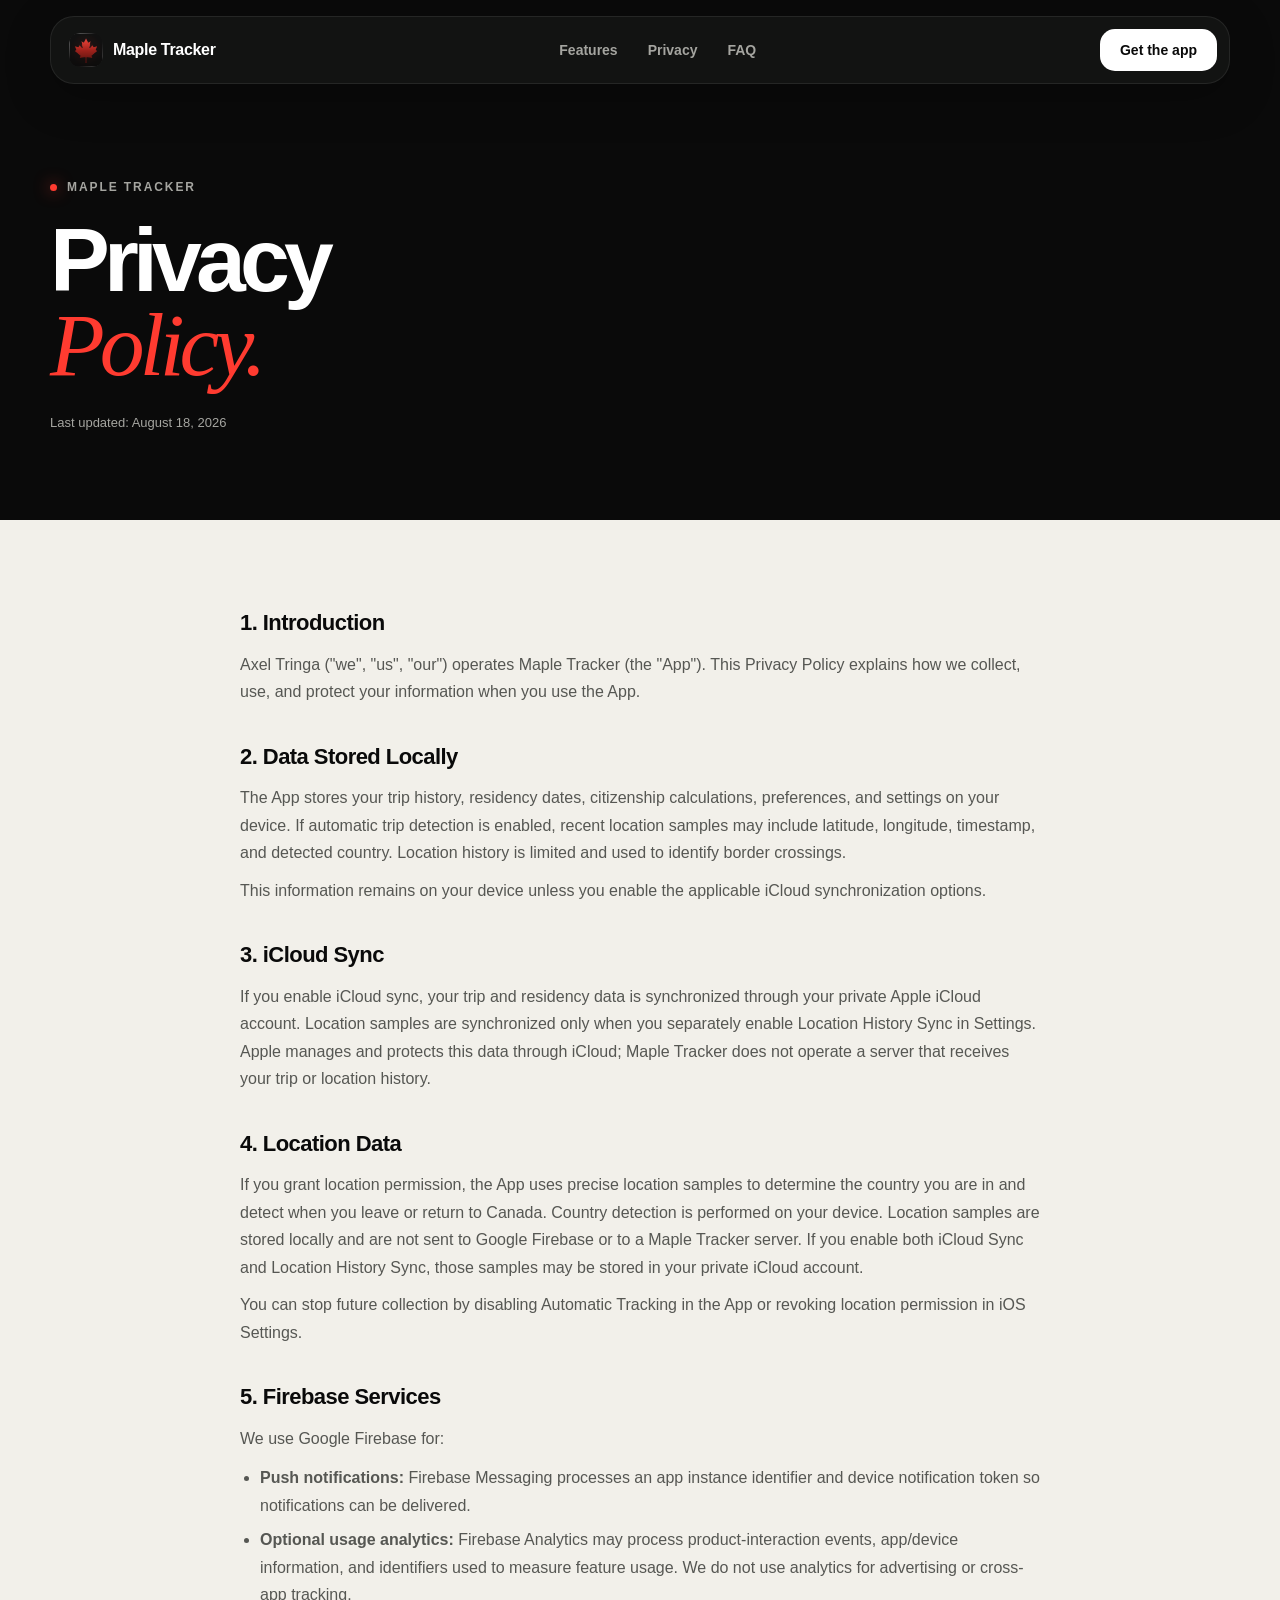
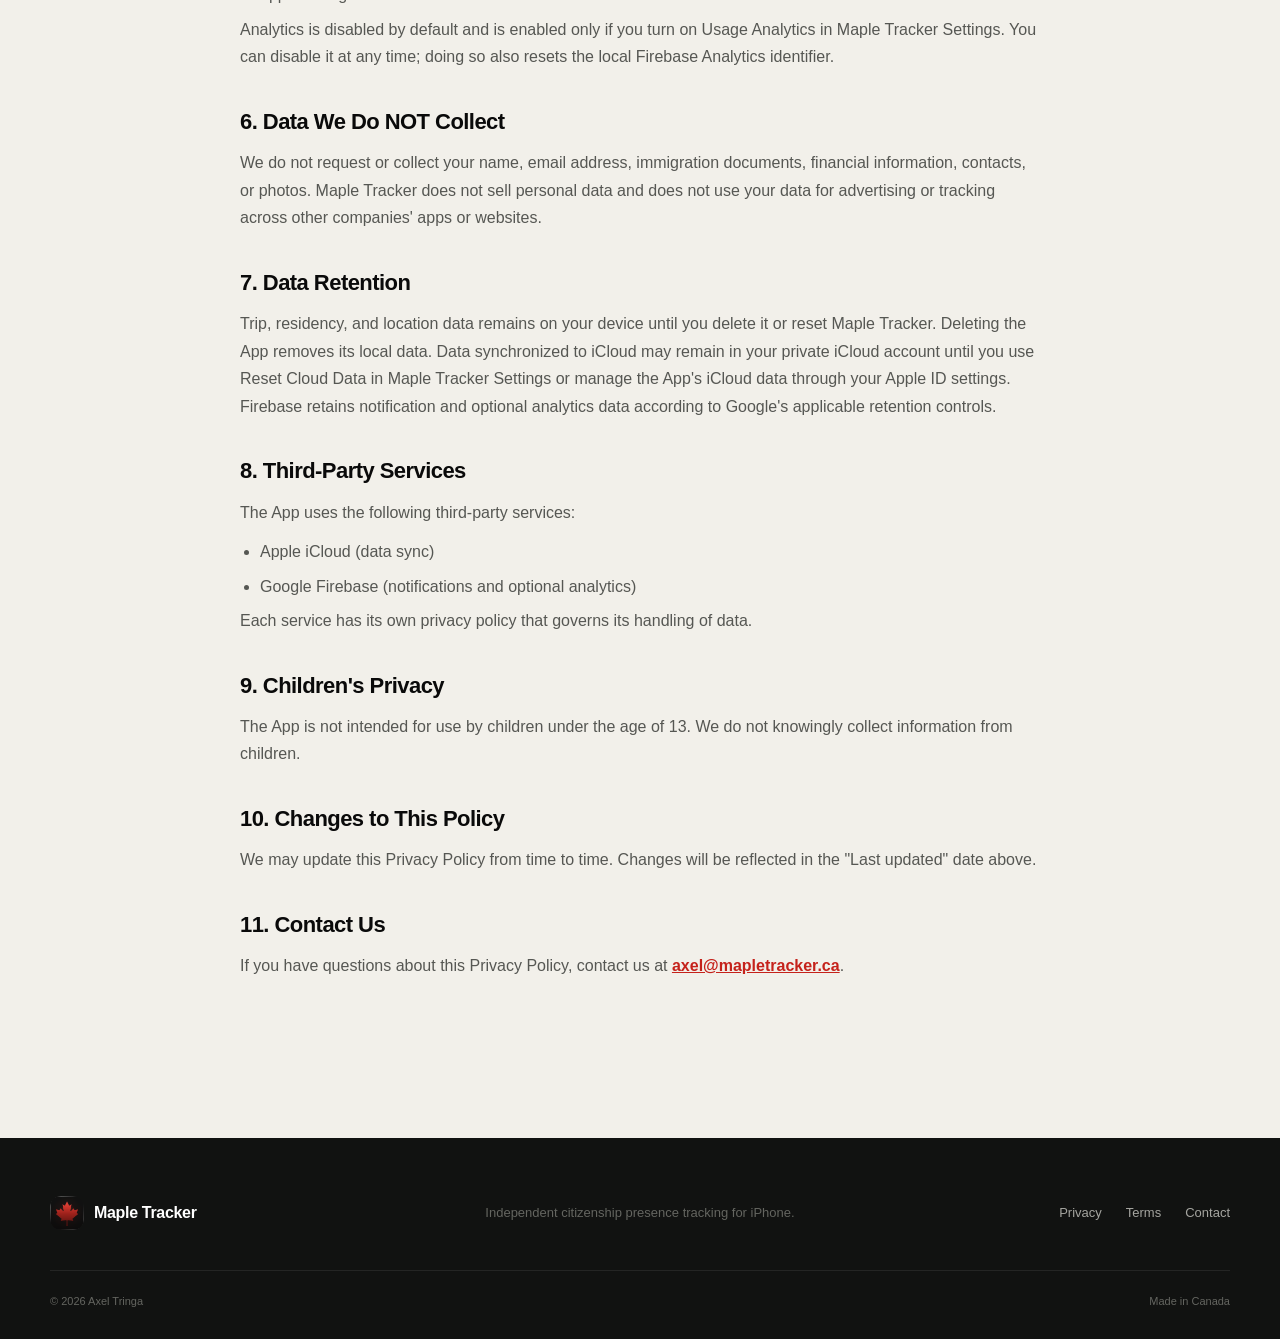
==== commit 731e26f6: "Use current app assets on website" ====
--- a/privacy-policy.html
+++ b/privacy-policy.html
@@ -5,13 +5,13 @@
   <meta name="viewport" content="width=device-width, initial-scale=1.0">
   <meta name="theme-color" content="#0a0a0a">
   <title>Privacy Policy — Maple Tracker</title>
-  <link rel="icon" href="favicon.svg" type="image/svg+xml">
+  <link rel="icon" href="favicon.png" type="image/png">
   <link rel="stylesheet" href="styles.css">
 </head>
 <body class="legal-page">
   <a class="skip-link" href="#main">Skip to content</a>
   <header class="site-header"><nav class="nav shell" aria-label="Primary navigation">
-    <a class="brand" href="index.html"><span class="brand-mark" aria-hidden="true"><svg viewBox="0 0 40 42"><path d="M20 1.5l3.3 7.1 5.6-3-1.4 8 7.5-1.2-4.7 6.2 5.5 3-8.2 3.7 1.5 6.2-7.1-1.3.5 10.3h-5L18 30.2l-7.1 1.3 1.5-6.2-8.2-3.7 5.5-3L5 12.4l7.5 1.2-1.4-8 5.6 3L20 1.5z"/></svg></span><span>Maple Tracker</span></a>
+    <a class="brand" href="index.html"><span class="brand-mark" aria-hidden="true"><img src="app-icon.png" alt=""></span><span>Maple Tracker</span></a>
     <div class="nav-links"><a href="index.html#features">Features</a><a href="index.html#privacy">Privacy</a><a href="index.html#faq">FAQ</a></div>
     <a class="nav-cta" href="https://apps.apple.com/ca/app/maple-countdown/id6758927692">Get the app</a>
   </nav></header>
@@ -31,6 +31,6 @@
       <section class="section"><h2>11. Contact Us</h2><p>If you have questions about this Privacy Policy, contact us at <a href="mailto:axel@mapletracker.ca">axel@mapletracker.ca</a>.</p></section>
     </div>
   </main>
-  <footer class="site-footer"><div class="shell footer-grid"><a class="brand" href="index.html"><span class="brand-mark" aria-hidden="true"><svg viewBox="0 0 40 42"><path d="M20 1.5l3.3 7.1 5.6-3-1.4 8 7.5-1.2-4.7 6.2 5.5 3-8.2 3.7 1.5 6.2-7.1-1.3.5 10.3h-5L18 30.2l-7.1 1.3 1.5-6.2-8.2-3.7 5.5-3L5 12.4l7.5 1.2-1.4-8 5.6 3L20 1.5z"/></svg></span><span>Maple Tracker</span></a><p>Independent citizenship presence tracking for iPhone.</p><div class="footer-links"><a href="privacy-policy.html">Privacy</a><a href="terms-of-service.html">Terms</a><a href="mailto:axel@mapletracker.ca">Contact</a></div></div><div class="shell footer-bottom"><span>© 2026 Axel Tringa</span><span>Made in Canada</span></div></footer>
+  <footer class="site-footer"><div class="shell footer-grid"><a class="brand" href="index.html"><span class="brand-mark" aria-hidden="true"><img src="app-icon.png" alt=""></span><span>Maple Tracker</span></a><p>Independent citizenship presence tracking for iPhone.</p><div class="footer-links"><a href="privacy-policy.html">Privacy</a><a href="terms-of-service.html">Terms</a><a href="mailto:axel@mapletracker.ca">Contact</a></div></div><div class="shell footer-bottom"><span>© 2026 Axel Tringa</span><span>Made in Canada</span></div></footer>
 </body>
 </html>
--- a/styles.css
+++ b/styles.css
@@ -23,7 +23,7 @@
 
 .final-cta{padding:150px 0;background:var(--paper);color:var(--ink);text-align:center}.final-cta-inner{display:flex;align-items:center;flex-direction:column}.cta-leaf{width:70px;height:70px;margin-bottom:26px;display:grid;place-items:center;border-radius:22px;background:var(--red);font-size:34px;transform:rotate(-5deg)}.final-cta h2{font-size:clamp(62px,8vw,112px)}.final-cta p{max-width:560px;margin:28px auto 32px;color:#676864;font-size:18px;line-height:1.5}.light-button{background:var(--ink);box-shadow:none}.site-footer{padding:58px 0 32px;background:var(--ink-soft)}.footer-grid{display:grid;grid-template-columns:1fr 1fr 1fr;align-items:center;gap:30px}.footer-grid>p{margin:0;color:var(--dim);font-size:13px;text-align:center}.footer-links{display:flex;justify-content:flex-end;gap:24px}.footer-links a{color:var(--muted);font-size:13px;text-decoration:none}.footer-links a:hover{color:#fff}.footer-bottom{margin-top:40px;padding-top:24px;display:flex;justify-content:space-between;border-top:1px solid rgba(255,255,255,.08);color:var(--dim);font-size:11px}
 
-#features,#privacy,#faq,#how-it-works{scroll-margin-top:110px}.brand{color:#fff}.privacy-panel{background:var(--red-deep)}.eyebrow.light{color:rgba(255,255,255,.85)}.privacy-copy>p:not(.eyebrow){color:rgba(255,255,255,.92)}
+#features,#privacy,#faq,#how-it-works{scroll-margin-top:110px}.brand{color:#fff}.brand-mark{overflow:hidden;background:transparent;box-shadow:none}.brand-mark img{width:100%;height:100%;display:block;border-radius:inherit;object-fit:cover}.phone-screen{padding:0}.app-screenshot{width:100%;height:100%;display:block;object-fit:cover;object-position:center top}.trip-card{left:-22px}.cta-leaf{padding:0;overflow:hidden;background:transparent}.cta-leaf img{width:100%;height:100%;display:block;object-fit:cover}.privacy-panel{background:var(--red-deep)}.eyebrow.light{color:rgba(255,255,255,.85)}.privacy-copy>p:not(.eyebrow){color:rgba(255,255,255,.92)}
 .js .reveal{opacity:0;transform:translateY(22px);transition:opacity .7s ease,transform .7s ease}.js .reveal.is-visible{opacity:1;transform:none}
 
 /* Legal pages */
@@ -31,4 +31,5 @@
 
 @media(max-width:980px){.hero{min-height:auto;padding-top:170px;padding-bottom:100px;grid-template-columns:1fr;text-align:center}.hero-copy{display:flex;align-items:center;flex-direction:column}.hero-product{margin-top:10px}.trust-grid{grid-template-columns:repeat(2,1fr);padding:30px 0}.trust-grid div{padding:20px 28px}.trust-grid div:nth-child(3){border-left:0}.feature-wide{grid-template-columns:1fr;gap:45px;padding-top:95px}.feature-wide .feature-copy{align-self:end}.report-sheet{align-self:center}.journey-grid,.faq-section{grid-template-columns:1fr;gap:30px}.journey-heading,.faq-section .section-heading{position:static}.privacy-panel{padding:62px 50px}.footer-grid{grid-template-columns:1fr;justify-items:center}.footer-links{justify-content:center}}
 @media(max-width:680px){.shell{width:min(100% - 28px,1180px)}.site-header{top:10px}.nav{min-height:60px;padding:8px 9px 8px 13px;border-radius:20px}.brand{font-size:14px}.brand-mark{width:32px;height:32px}.nav-links{display:none}.nav-cta{padding:11px 14px;border-radius:13px;font-size:12px}.hero{padding-top:135px;padding-bottom:70px;gap:10px}h1{font-size:clamp(54px,15vw,76px)}.hero-lead{margin:26px 0;font-size:17px}.hero-actions{flex-direction:column;gap:20px}.hero-product{min-height:590px;width:100%;margin:-30px 0 -35px;transform:scale(.88)}.orbit-one{width:470px;height:470px}.orbit-two{width:370px;height:370px}.phone{width:288px;height:594px}.progress-visual{height:195px}.progress-ring{width:125px;height:125px}.eligibility-card{right:-15px}.trip-card{left:-15px}.trust-grid{grid-template-columns:1fr;text-align:center}.trust-grid div,.trust-grid div:first-child{padding:20px 0;border-left:0;border-top:1px solid rgba(10,10,10,.1)}.trust-grid div:first-child{border-top:0}.section{padding-top:92px;padding-bottom:92px}.section-heading{margin-bottom:45px}.section-heading h2{font-size:53px}.section-heading>p:last-child{font-size:17px}.bento-grid{grid-template-columns:1fr}.feature-card,.feature-wide{min-height:450px;grid-column:auto;padding:34px 28px;border-radius:30px}.feature-wide{padding-top:84px}.feature-card h3{font-size:31px}.feature-symbol{width:115px;height:115px}.mini-dashboard{margin:-20px -70px;transform:scale(.72)}.report-sheet{width:270px;height:330px}.steps-list li{padding:36px 0;grid-template-columns:44px 1fr;gap:12px}.steps-list h3{font-size:26px}.privacy-section{padding-top:14px;padding-bottom:14px}.privacy-panel{min-height:780px;padding:50px 28px;grid-template-columns:1fr;border-radius:32px;text-align:center}.privacy-copy{display:flex;align-items:center;flex-direction:column}.privacy-copy h2{font-size:52px}.privacy-orbit{height:330px}.shield{width:145px;height:145px}.shield svg{width:65px}.chip-one{top:25px;left:0}.chip-two{top:75px;right:-5px}.chip-three{bottom:28px;left:25px}.faq-section{gap:0}.faq-list summary{min-height:100px;font-size:18px}.faq-list details p{margin-right:0}.final-cta{padding:100px 0}.final-cta h2{font-size:64px}.footer-bottom{flex-direction:column;align-items:center;gap:8px}.legal-hero{padding:145px 0 70px}.legal-content{width:min(100% - 36px,800px);padding:65px 0 90px}}
+@media(max-width:680px){.hero-product{min-height:720px;margin:-30px 0 -20px}.trip-card{left:50%;bottom:-12px;transform:translateX(-50%)}}
 @media(prefers-reduced-motion:reduce){html{scroll-behavior:auto}*,*:before,*:after{animation-duration:.01ms!important;animation-iteration-count:1!important;transition-duration:.01ms!important}.js .reveal{opacity:1;transform:none}}
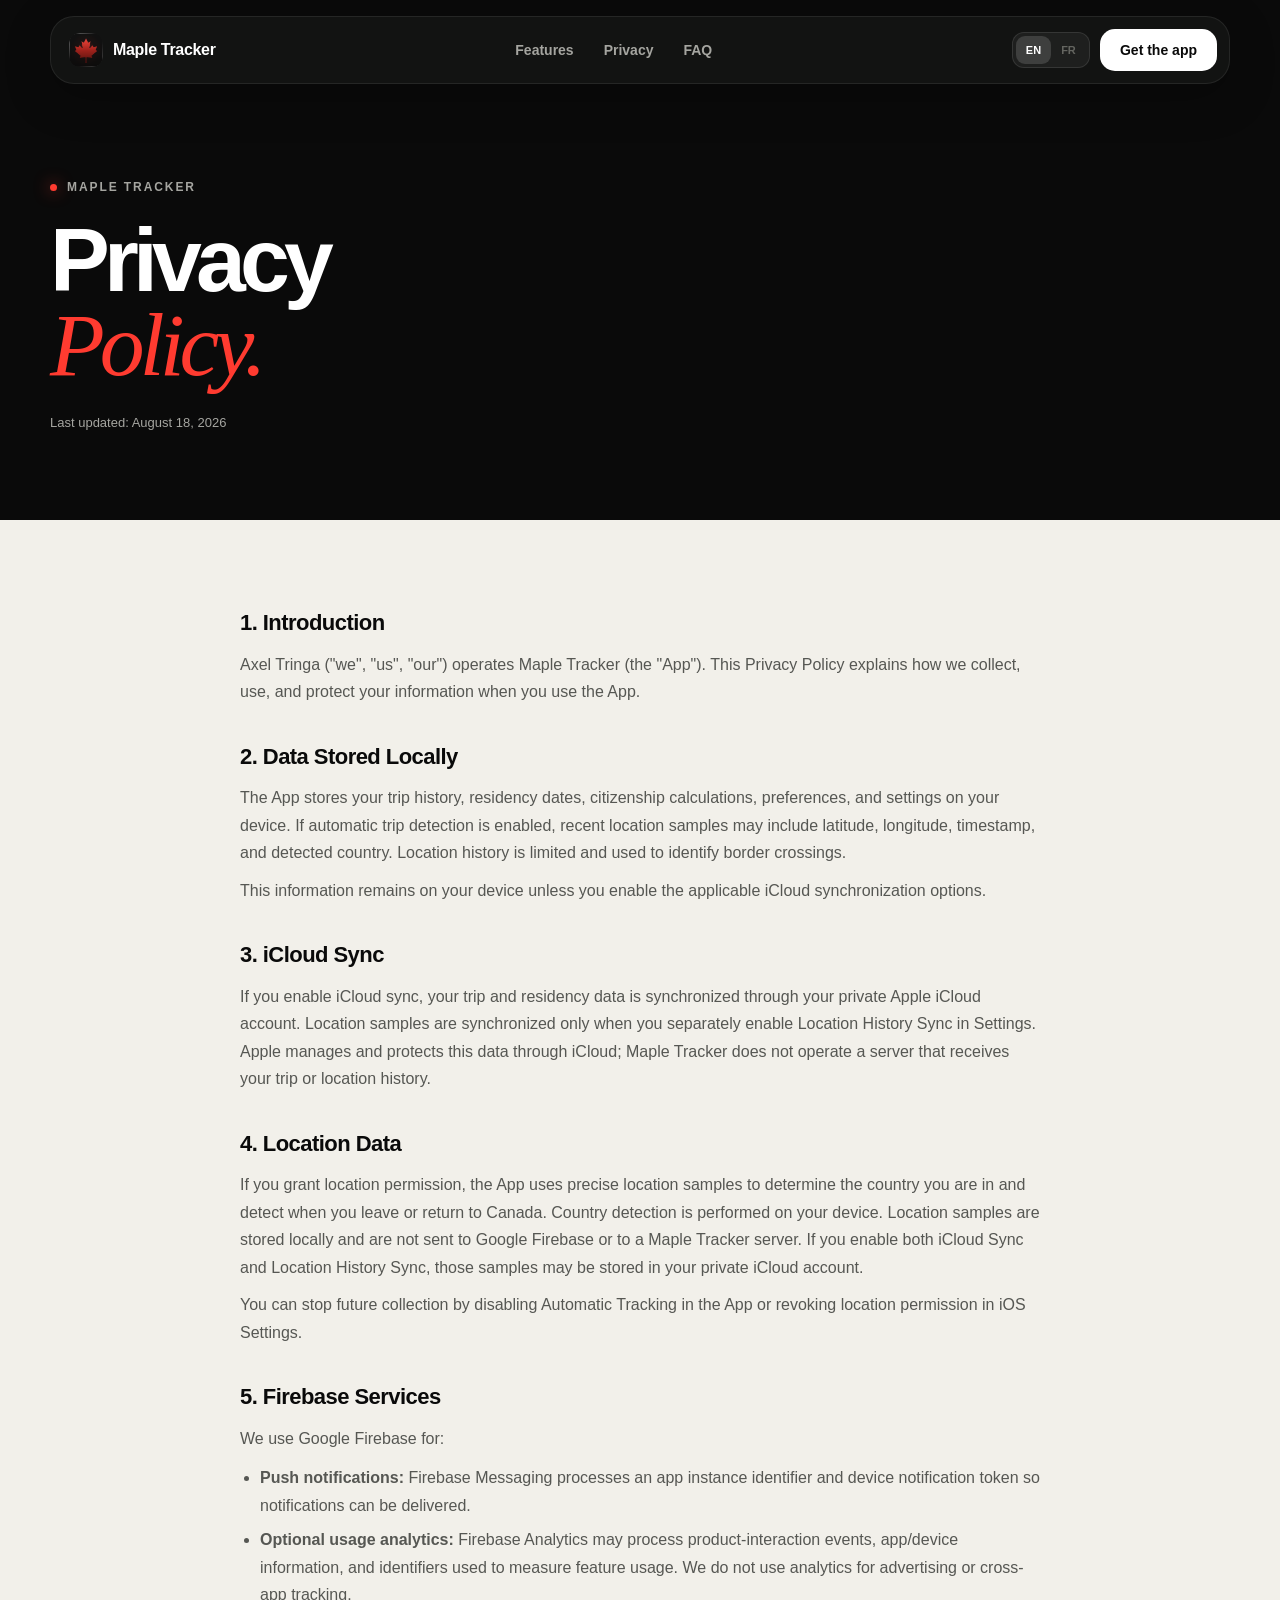
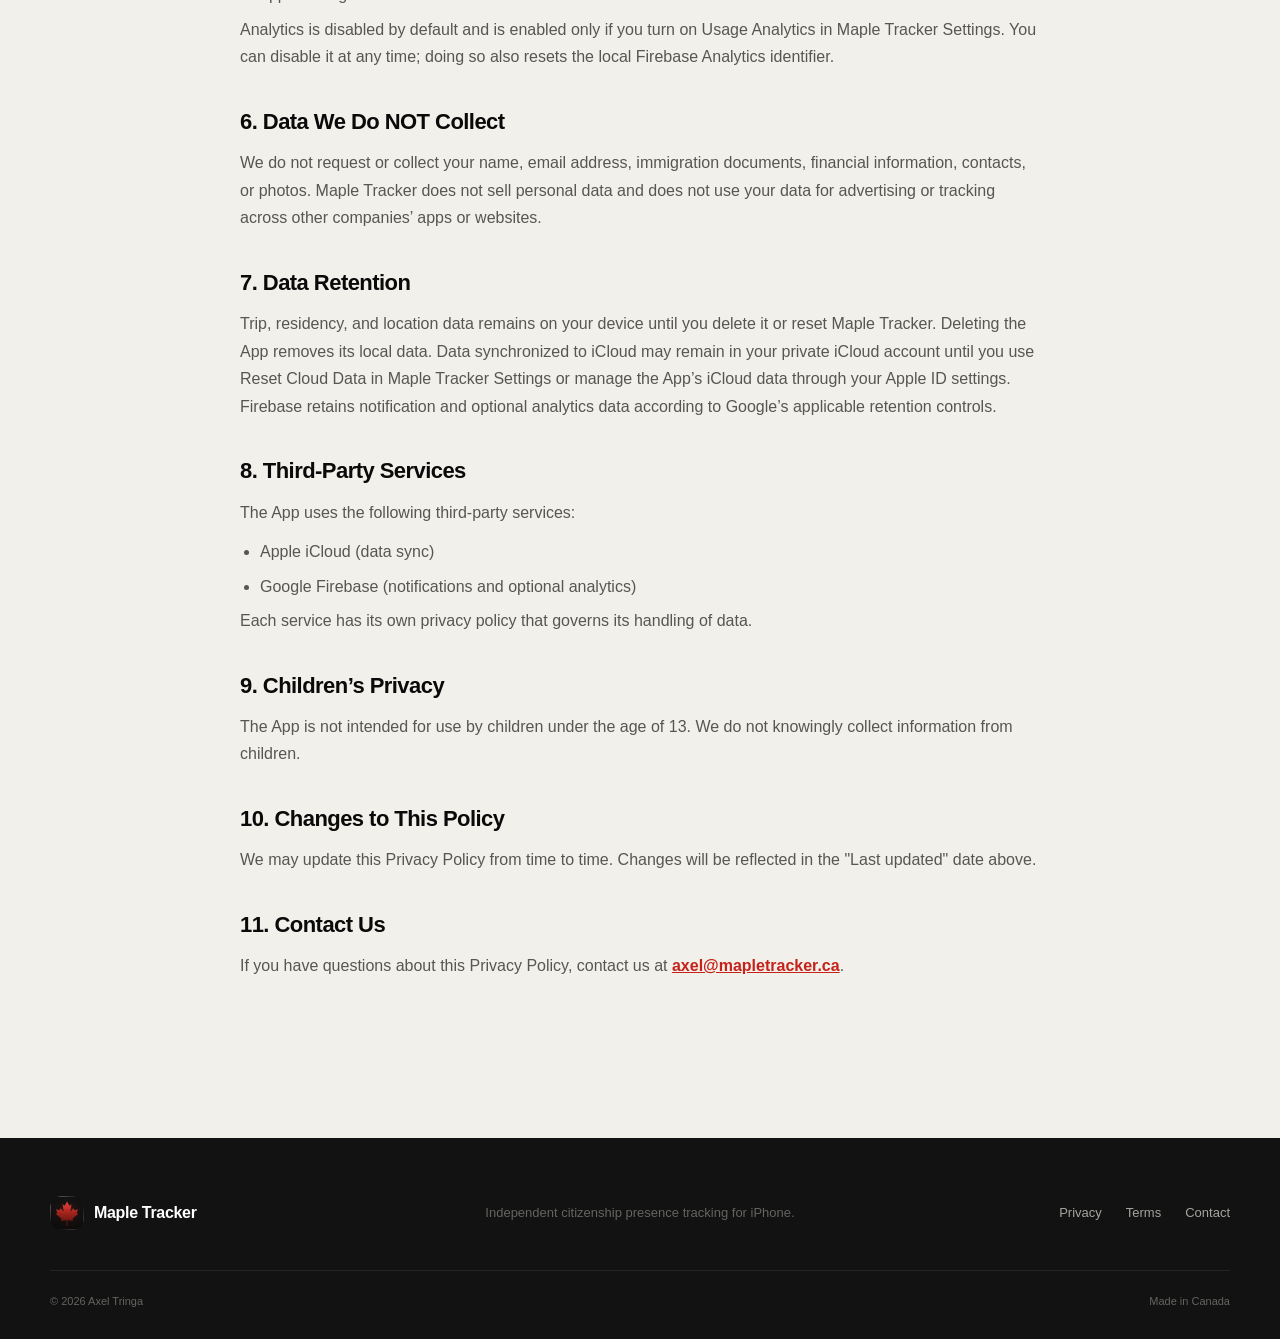
==== commit fc8b978d: "Add bilingual website experience" ====
--- a/privacy-policy.html
+++ b/privacy-policy.html
@@ -1,36 +1,48 @@
 <!DOCTYPE html>
-<html lang="en">
+<html lang="en" data-lang="en">
 <head>
   <meta charset="UTF-8">
   <meta name="viewport" content="width=device-width, initial-scale=1.0">
   <meta name="theme-color" content="#0a0a0a">
   <title>Privacy Policy — Maple Tracker</title>
+  <script>
+    (() => {
+      const requested = new URLSearchParams(window.location.search).get("lang");
+      let saved = null;
+      try { saved = localStorage.getItem("maple-tracker-language"); } catch (_) {}
+      const preferred = requested || saved || navigator.languages?.[0] || navigator.language || "en";
+      const language = preferred.toLowerCase().startsWith("fr") ? "fr" : "en";
+      document.documentElement.lang = language;
+      document.documentElement.dataset.lang = language;
+    })();
+  </script>
   <link rel="icon" href="favicon.png" type="image/png">
   <link rel="stylesheet" href="styles.css">
 </head>
-<body class="legal-page">
-  <a class="skip-link" href="#main">Skip to content</a>
-  <header class="site-header"><nav class="nav shell" aria-label="Primary navigation">
-    <a class="brand" href="index.html"><span class="brand-mark" aria-hidden="true"><img src="app-icon.png" alt=""></span><span>Maple Tracker</span></a>
-    <div class="nav-links"><a href="index.html#features">Features</a><a href="index.html#privacy">Privacy</a><a href="index.html#faq">FAQ</a></div>
-    <a class="nav-cta" href="https://apps.apple.com/ca/app/maple-countdown/id6758927692">Get the app</a>
+<body class="legal-page" data-page="privacy">
+  <a class="skip-link" href="#main" data-i18n="skip">Skip to content</a>
+  <header class="site-header"><nav class="nav shell" aria-label="Primary navigation" data-i18n-aria-label="nav.label">
+    <a class="brand" href="index.html" aria-label="Maple Tracker home" data-i18n-aria-label="nav.home"><span class="brand-mark" aria-hidden="true"><img src="app-icon.png" alt=""></span><span>Maple Tracker</span></a>
+    <div class="nav-links"><a href="index.html#features" data-i18n="nav.features">Features</a><a href="index.html#privacy" data-i18n="nav.privacy">Privacy</a><a href="index.html#faq" data-i18n="nav.faq">FAQ</a></div>
+    <div class="nav-actions"><div class="language-switcher" role="group" aria-label="Language" data-i18n-aria-label="language.label"><button type="button" data-language="en" aria-pressed="true">EN</button><button type="button" data-language="fr" aria-pressed="false">FR</button></div><a class="nav-cta" href="https://apps.apple.com/ca/app/maple-countdown/id6758927692" data-i18n="nav.cta" data-i18n-aria-label="nav.ctaLabel">Get the app</a></div>
   </nav></header>
   <main id="main">
-    <section class="legal-hero"><div class="shell"><p class="eyebrow"><span></span> Maple Tracker</p><h1>Privacy<br><em>Policy.</em></h1><span class="updated">Last updated: August 18, 2026</span></div></section>
+    <section class="legal-hero"><div class="shell"><p class="eyebrow"><span></span> Maple Tracker</p><h1 data-i18n-html="legal.title">Privacy<br><em>Policy.</em></h1><span class="updated" data-i18n="legal.updated">Last updated: August 18, 2026</span></div></section>
     <div class="legal-content">
-      <section class="section"><h2>1. Introduction</h2><p>Axel Tringa ("we", "us", "our") operates Maple Tracker (the "App"). This Privacy Policy explains how we collect, use, and protect your information when you use the App.</p></section>
-      <section class="section"><h2>2. Data Stored Locally</h2><p>The App stores your trip history, residency dates, citizenship calculations, preferences, and settings on your device. If automatic trip detection is enabled, recent location samples may include latitude, longitude, timestamp, and detected country. Location history is limited and used to identify border crossings.</p><p>This information remains on your device unless you enable the applicable iCloud synchronization options.</p></section>
-      <section class="section"><h2>3. iCloud Sync</h2><p>If you enable iCloud sync, your trip and residency data is synchronized through your private Apple iCloud account. Location samples are synchronized only when you separately enable Location History Sync in Settings. Apple manages and protects this data through iCloud; Maple Tracker does not operate a server that receives your trip or location history.</p></section>
-      <section class="section"><h2>4. Location Data</h2><p>If you grant location permission, the App uses precise location samples to determine the country you are in and detect when you leave or return to Canada. Country detection is performed on your device. Location samples are stored locally and are not sent to Google Firebase or to a Maple Tracker server. If you enable both iCloud Sync and Location History Sync, those samples may be stored in your private iCloud account.</p><p>You can stop future collection by disabling Automatic Tracking in the App or revoking location permission in iOS Settings.</p></section>
-      <section class="section"><h2>5. Firebase Services</h2><p>We use Google Firebase for:</p><ul><li><strong>Push notifications:</strong> Firebase Messaging processes an app instance identifier and device notification token so notifications can be delivered.</li><li><strong>Optional usage analytics:</strong> Firebase Analytics may process product-interaction events, app/device information, and identifiers used to measure feature usage. We do not use analytics for advertising or cross-app tracking.</li></ul><p>Analytics is disabled by default and is enabled only if you turn on Usage Analytics in Maple Tracker Settings. You can disable it at any time; doing so also resets the local Firebase Analytics identifier.</p></section>
-      <section class="section"><h2>6. Data We Do NOT Collect</h2><p>We do not request or collect your name, email address, immigration documents, financial information, contacts, or photos. Maple Tracker does not sell personal data and does not use your data for advertising or tracking across other companies' apps or websites.</p></section>
-      <section class="section"><h2>7. Data Retention</h2><p>Trip, residency, and location data remains on your device until you delete it or reset Maple Tracker. Deleting the App removes its local data. Data synchronized to iCloud may remain in your private iCloud account until you use Reset Cloud Data in Maple Tracker Settings or manage the App's iCloud data through your Apple ID settings. Firebase retains notification and optional analytics data according to Google's applicable retention controls.</p></section>
-      <section class="section"><h2>8. Third-Party Services</h2><p>The App uses the following third-party services:</p><ul><li>Apple iCloud (data sync)</li><li>Google Firebase (notifications and optional analytics)</li></ul><p>Each service has its own privacy policy that governs its handling of data.</p></section>
-      <section class="section"><h2>9. Children's Privacy</h2><p>The App is not intended for use by children under the age of 13. We do not knowingly collect information from children.</p></section>
-      <section class="section"><h2>10. Changes to This Policy</h2><p>We may update this Privacy Policy from time to time. Changes will be reflected in the "Last updated" date above.</p></section>
-      <section class="section"><h2>11. Contact Us</h2><p>If you have questions about this Privacy Policy, contact us at <a href="mailto:axel@mapletracker.ca">axel@mapletracker.ca</a>.</p></section>
+      <section class="section"><h2 data-i18n="privacy.1.title">1. Introduction</h2><p data-i18n="privacy.1.body">Axel Tringa ("we", "us", "our") operates Maple Tracker (the "App"). This Privacy Policy explains how we collect, use, and protect your information when you use the App.</p></section>
+      <section class="section"><h2 data-i18n="privacy.2.title">2. Data Stored Locally</h2><p data-i18n="privacy.2.body">The App stores your trip history, residency dates, citizenship calculations, preferences, and settings on your device. If automatic trip detection is enabled, recent location samples may include latitude, longitude, timestamp, and detected country. Location history is limited and used to identify border crossings.</p><p data-i18n="privacy.2.note">This information remains on your device unless you enable the applicable iCloud synchronization options.</p></section>
+      <section class="section"><h2 data-i18n="privacy.3.title">3. iCloud Sync</h2><p data-i18n="privacy.3.body">If you enable iCloud sync, your trip and residency data is synchronized through your private Apple iCloud account. Location samples are synchronized only when you separately enable Location History Sync in Settings. Apple manages and protects this data through iCloud; Maple Tracker does not operate a server that receives your trip or location history.</p></section>
+      <section class="section"><h2 data-i18n="privacy.4.title">4. Location Data</h2><p data-i18n="privacy.4.body">If you grant location permission, the App uses precise location samples to determine the country you are in and detect when you leave or return to Canada. Country detection is performed on your device. Location samples are stored locally and are not sent to Google Firebase or to a Maple Tracker server. If you enable both iCloud Sync and Location History Sync, those samples may be stored in your private iCloud account.</p><p data-i18n="privacy.4.note">You can stop future collection by disabling Automatic Tracking in the App or revoking location permission in iOS Settings.</p></section>
+      <section class="section"><h2 data-i18n="privacy.5.title">5. Firebase Services</h2><p data-i18n="privacy.5.intro">We use Google Firebase for:</p><ul><li data-i18n-html="privacy.5.push"><strong>Push notifications:</strong> Firebase Messaging processes an app instance identifier and device notification token so notifications can be delivered.</li><li data-i18n-html="privacy.5.analytics"><strong>Optional usage analytics:</strong> Firebase Analytics may process product-interaction events, app/device information, and identifiers used to measure feature usage. We do not use analytics for advertising or cross-app tracking.</li></ul><p data-i18n="privacy.5.note">Analytics is disabled by default and is enabled only if you turn on Usage Analytics in Maple Tracker Settings. You can disable it at any time; doing so also resets the local Firebase Analytics identifier.</p></section>
+      <section class="section"><h2 data-i18n="privacy.6.title">6. Data We Do NOT Collect</h2><p data-i18n="privacy.6.body">We do not request or collect your name, email address, immigration documents, financial information, contacts, or photos. Maple Tracker does not sell personal data and does not use your data for advertising or tracking across other companies' apps or websites.</p></section>
+      <section class="section"><h2 data-i18n="privacy.7.title">7. Data Retention</h2><p data-i18n="privacy.7.body">Trip, residency, and location data remains on your device until you delete it or reset Maple Tracker. Deleting the App removes its local data. Data synchronized to iCloud may remain in your private iCloud account until you use Reset Cloud Data in Maple Tracker Settings or manage the App's iCloud data through your Apple ID settings. Firebase retains notification and optional analytics data according to Google's applicable retention controls.</p></section>
+      <section class="section"><h2 data-i18n="privacy.8.title">8. Third-Party Services</h2><p data-i18n="privacy.8.intro">The App uses the following third-party services:</p><ul><li data-i18n="privacy.8.cloud">Apple iCloud (data sync)</li><li data-i18n="privacy.8.firebase">Google Firebase (notifications and optional analytics)</li></ul><p data-i18n="privacy.8.note">Each service has its own privacy policy that governs its handling of data.</p></section>
+      <section class="section"><h2 data-i18n="privacy.9.title">9. Children's Privacy</h2><p data-i18n="privacy.9.body">The App is not intended for use by children under the age of 13. We do not knowingly collect information from children.</p></section>
+      <section class="section"><h2 data-i18n="privacy.10.title">10. Changes to This Policy</h2><p data-i18n="privacy.10.body">We may update this Privacy Policy from time to time. Changes will be reflected in the "Last updated" date above.</p></section>
+      <section class="section"><h2 data-i18n="privacy.11.title">11. Contact Us</h2><p data-i18n-html="privacy.11.body">If you have questions about this Privacy Policy, contact us at <a href="mailto:axel@mapletracker.ca">axel@mapletracker.ca</a>.</p></section>
     </div>
   </main>
-  <footer class="site-footer"><div class="shell footer-grid"><a class="brand" href="index.html"><span class="brand-mark" aria-hidden="true"><img src="app-icon.png" alt=""></span><span>Maple Tracker</span></a><p>Independent citizenship presence tracking for iPhone.</p><div class="footer-links"><a href="privacy-policy.html">Privacy</a><a href="terms-of-service.html">Terms</a><a href="mailto:axel@mapletracker.ca">Contact</a></div></div><div class="shell footer-bottom"><span>© 2026 Axel Tringa</span><span>Made in Canada</span></div></footer>
+  <footer class="site-footer"><div class="shell footer-grid"><a class="brand" href="index.html"><span class="brand-mark" aria-hidden="true"><img src="app-icon.png" alt=""></span><span>Maple Tracker</span></a><p data-i18n="footer.tagline">Independent citizenship presence tracking for iPhone.</p><div class="footer-links"><a href="privacy-policy.html" data-i18n="footer.privacy">Privacy</a><a href="terms-of-service.html" data-i18n="footer.terms">Terms</a><a href="mailto:axel@mapletracker.ca" data-i18n="footer.contact">Contact</a></div></div><div class="shell footer-bottom"><span>© 2026 Axel Tringa</span><span data-i18n="footer.made">Made in Canada</span></div></footer>
+  <script src="i18n.js"></script>
 </body>
 </html>
--- a/styles.css
+++ b/styles.css
@@ -23,7 +23,7 @@
 
 .final-cta{padding:150px 0;background:var(--paper);color:var(--ink);text-align:center}.final-cta-inner{display:flex;align-items:center;flex-direction:column}.cta-leaf{width:70px;height:70px;margin-bottom:26px;display:grid;place-items:center;border-radius:22px;background:var(--red);font-size:34px;transform:rotate(-5deg)}.final-cta h2{font-size:clamp(62px,8vw,112px)}.final-cta p{max-width:560px;margin:28px auto 32px;color:#676864;font-size:18px;line-height:1.5}.light-button{background:var(--ink);box-shadow:none}.site-footer{padding:58px 0 32px;background:var(--ink-soft)}.footer-grid{display:grid;grid-template-columns:1fr 1fr 1fr;align-items:center;gap:30px}.footer-grid>p{margin:0;color:var(--dim);font-size:13px;text-align:center}.footer-links{display:flex;justify-content:flex-end;gap:24px}.footer-links a{color:var(--muted);font-size:13px;text-decoration:none}.footer-links a:hover{color:#fff}.footer-bottom{margin-top:40px;padding-top:24px;display:flex;justify-content:space-between;border-top:1px solid rgba(255,255,255,.08);color:var(--dim);font-size:11px}
 
-#features,#privacy,#faq,#how-it-works{scroll-margin-top:110px}.brand{color:#fff}.brand-mark{overflow:hidden;background:transparent;box-shadow:none}.brand-mark img{width:100%;height:100%;display:block;border-radius:inherit;object-fit:cover}.phone-screen{padding:0}.app-screenshot{width:100%;height:100%;display:block;object-fit:cover;object-position:center top}.trip-card{left:-22px}.cta-leaf{padding:0;overflow:hidden;background:transparent}.cta-leaf img{width:100%;height:100%;display:block;object-fit:cover}.privacy-panel{background:var(--red-deep)}.eyebrow.light{color:rgba(255,255,255,.85)}.privacy-copy>p:not(.eyebrow){color:rgba(255,255,255,.92)}
+#features,#privacy,#faq,#how-it-works{scroll-margin-top:110px}.brand{color:#fff}.brand-mark{overflow:hidden;background:transparent;box-shadow:none}.brand-mark img{width:100%;height:100%;display:block;border-radius:inherit;object-fit:cover}.eyebrow b{font:inherit}.nav-actions{display:flex;align-items:center;gap:10px}.language-switcher{padding:3px;display:flex;align-items:center;border:1px solid rgba(255,255,255,.1);border-radius:12px;background:rgba(255,255,255,.05)}.language-switcher button{min-width:35px;padding:8px 7px;border:0;border-radius:9px;background:transparent;color:var(--dim);font:inherit;font-size:11px;font-weight:760;cursor:pointer;transition:background .2s,color .2s}.language-switcher button:hover{color:#fff}.language-switcher button[aria-pressed="true"]{background:rgba(255,255,255,.14);color:#fff}.phone-screen{padding:0}.app-screenshot{width:100%;height:100%;display:block;object-fit:cover;object-position:center top}.screenshot-fr{display:none}html[data-lang="fr"] .screenshot-en{display:none}html[data-lang="fr"] .screenshot-fr{display:block}.trip-card{left:-22px}.cta-leaf{padding:0;overflow:hidden;background:transparent}.cta-leaf img{width:100%;height:100%;display:block;object-fit:cover}.mini-ring small{position:relative;color:var(--muted);font-size:11px;font-weight:400;letter-spacing:.14em;text-transform:uppercase}.privacy-panel{background:var(--red-deep)}.eyebrow.light{color:rgba(255,255,255,.85)}.privacy-copy>p:not(.eyebrow){color:rgba(255,255,255,.92)}
 .js .reveal{opacity:0;transform:translateY(22px);transition:opacity .7s ease,transform .7s ease}.js .reveal.is-visible{opacity:1;transform:none}
 
 /* Legal pages */
@@ -31,5 +31,5 @@
 
 @media(max-width:980px){.hero{min-height:auto;padding-top:170px;padding-bottom:100px;grid-template-columns:1fr;text-align:center}.hero-copy{display:flex;align-items:center;flex-direction:column}.hero-product{margin-top:10px}.trust-grid{grid-template-columns:repeat(2,1fr);padding:30px 0}.trust-grid div{padding:20px 28px}.trust-grid div:nth-child(3){border-left:0}.feature-wide{grid-template-columns:1fr;gap:45px;padding-top:95px}.feature-wide .feature-copy{align-self:end}.report-sheet{align-self:center}.journey-grid,.faq-section{grid-template-columns:1fr;gap:30px}.journey-heading,.faq-section .section-heading{position:static}.privacy-panel{padding:62px 50px}.footer-grid{grid-template-columns:1fr;justify-items:center}.footer-links{justify-content:center}}
 @media(max-width:680px){.shell{width:min(100% - 28px,1180px)}.site-header{top:10px}.nav{min-height:60px;padding:8px 9px 8px 13px;border-radius:20px}.brand{font-size:14px}.brand-mark{width:32px;height:32px}.nav-links{display:none}.nav-cta{padding:11px 14px;border-radius:13px;font-size:12px}.hero{padding-top:135px;padding-bottom:70px;gap:10px}h1{font-size:clamp(54px,15vw,76px)}.hero-lead{margin:26px 0;font-size:17px}.hero-actions{flex-direction:column;gap:20px}.hero-product{min-height:590px;width:100%;margin:-30px 0 -35px;transform:scale(.88)}.orbit-one{width:470px;height:470px}.orbit-two{width:370px;height:370px}.phone{width:288px;height:594px}.progress-visual{height:195px}.progress-ring{width:125px;height:125px}.eligibility-card{right:-15px}.trip-card{left:-15px}.trust-grid{grid-template-columns:1fr;text-align:center}.trust-grid div,.trust-grid div:first-child{padding:20px 0;border-left:0;border-top:1px solid rgba(10,10,10,.1)}.trust-grid div:first-child{border-top:0}.section{padding-top:92px;padding-bottom:92px}.section-heading{margin-bottom:45px}.section-heading h2{font-size:53px}.section-heading>p:last-child{font-size:17px}.bento-grid{grid-template-columns:1fr}.feature-card,.feature-wide{min-height:450px;grid-column:auto;padding:34px 28px;border-radius:30px}.feature-wide{padding-top:84px}.feature-card h3{font-size:31px}.feature-symbol{width:115px;height:115px}.mini-dashboard{margin:-20px -70px;transform:scale(.72)}.report-sheet{width:270px;height:330px}.steps-list li{padding:36px 0;grid-template-columns:44px 1fr;gap:12px}.steps-list h3{font-size:26px}.privacy-section{padding-top:14px;padding-bottom:14px}.privacy-panel{min-height:780px;padding:50px 28px;grid-template-columns:1fr;border-radius:32px;text-align:center}.privacy-copy{display:flex;align-items:center;flex-direction:column}.privacy-copy h2{font-size:52px}.privacy-orbit{height:330px}.shield{width:145px;height:145px}.shield svg{width:65px}.chip-one{top:25px;left:0}.chip-two{top:75px;right:-5px}.chip-three{bottom:28px;left:25px}.faq-section{gap:0}.faq-list summary{min-height:100px;font-size:18px}.faq-list details p{margin-right:0}.final-cta{padding:100px 0}.final-cta h2{font-size:64px}.footer-bottom{flex-direction:column;align-items:center;gap:8px}.legal-hero{padding:145px 0 70px}.legal-content{width:min(100% - 36px,800px);padding:65px 0 90px}}
-@media(max-width:680px){.hero-product{min-height:720px;margin:-30px 0 -20px}.trip-card{left:50%;bottom:-12px;transform:translateX(-50%)}}
+@media(max-width:680px){.nav-actions{gap:5px}.language-switcher{padding:2px}.language-switcher button{min-width:29px;padding:7px 4px;font-size:10px}.hero-product{min-height:720px;margin:-30px 0 -20px}.trip-card{left:50%;bottom:-12px;transform:translateX(-50%)}}
 @media(prefers-reduced-motion:reduce){html{scroll-behavior:auto}*,*:before,*:after{animation-duration:.01ms!important;animation-iteration-count:1!important;transition-duration:.01ms!important}.js .reveal{opacity:1;transform:none}}
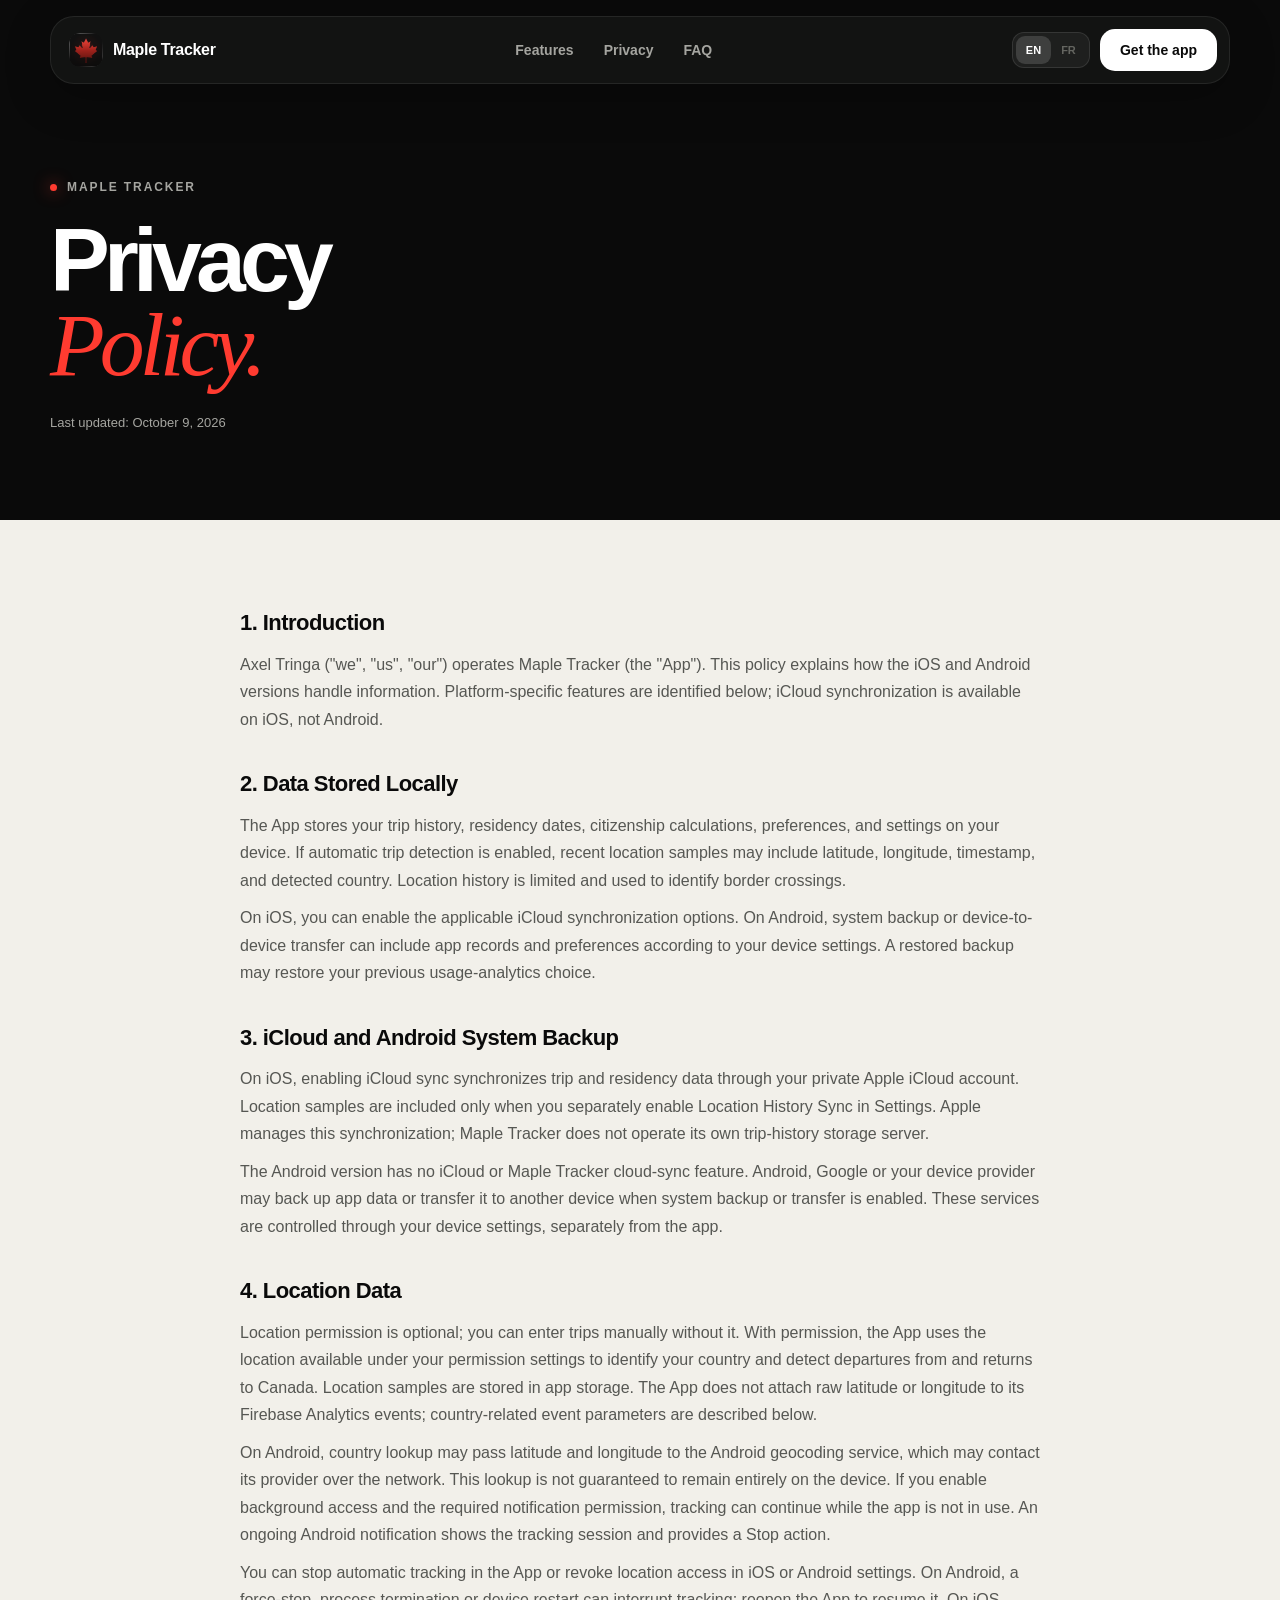
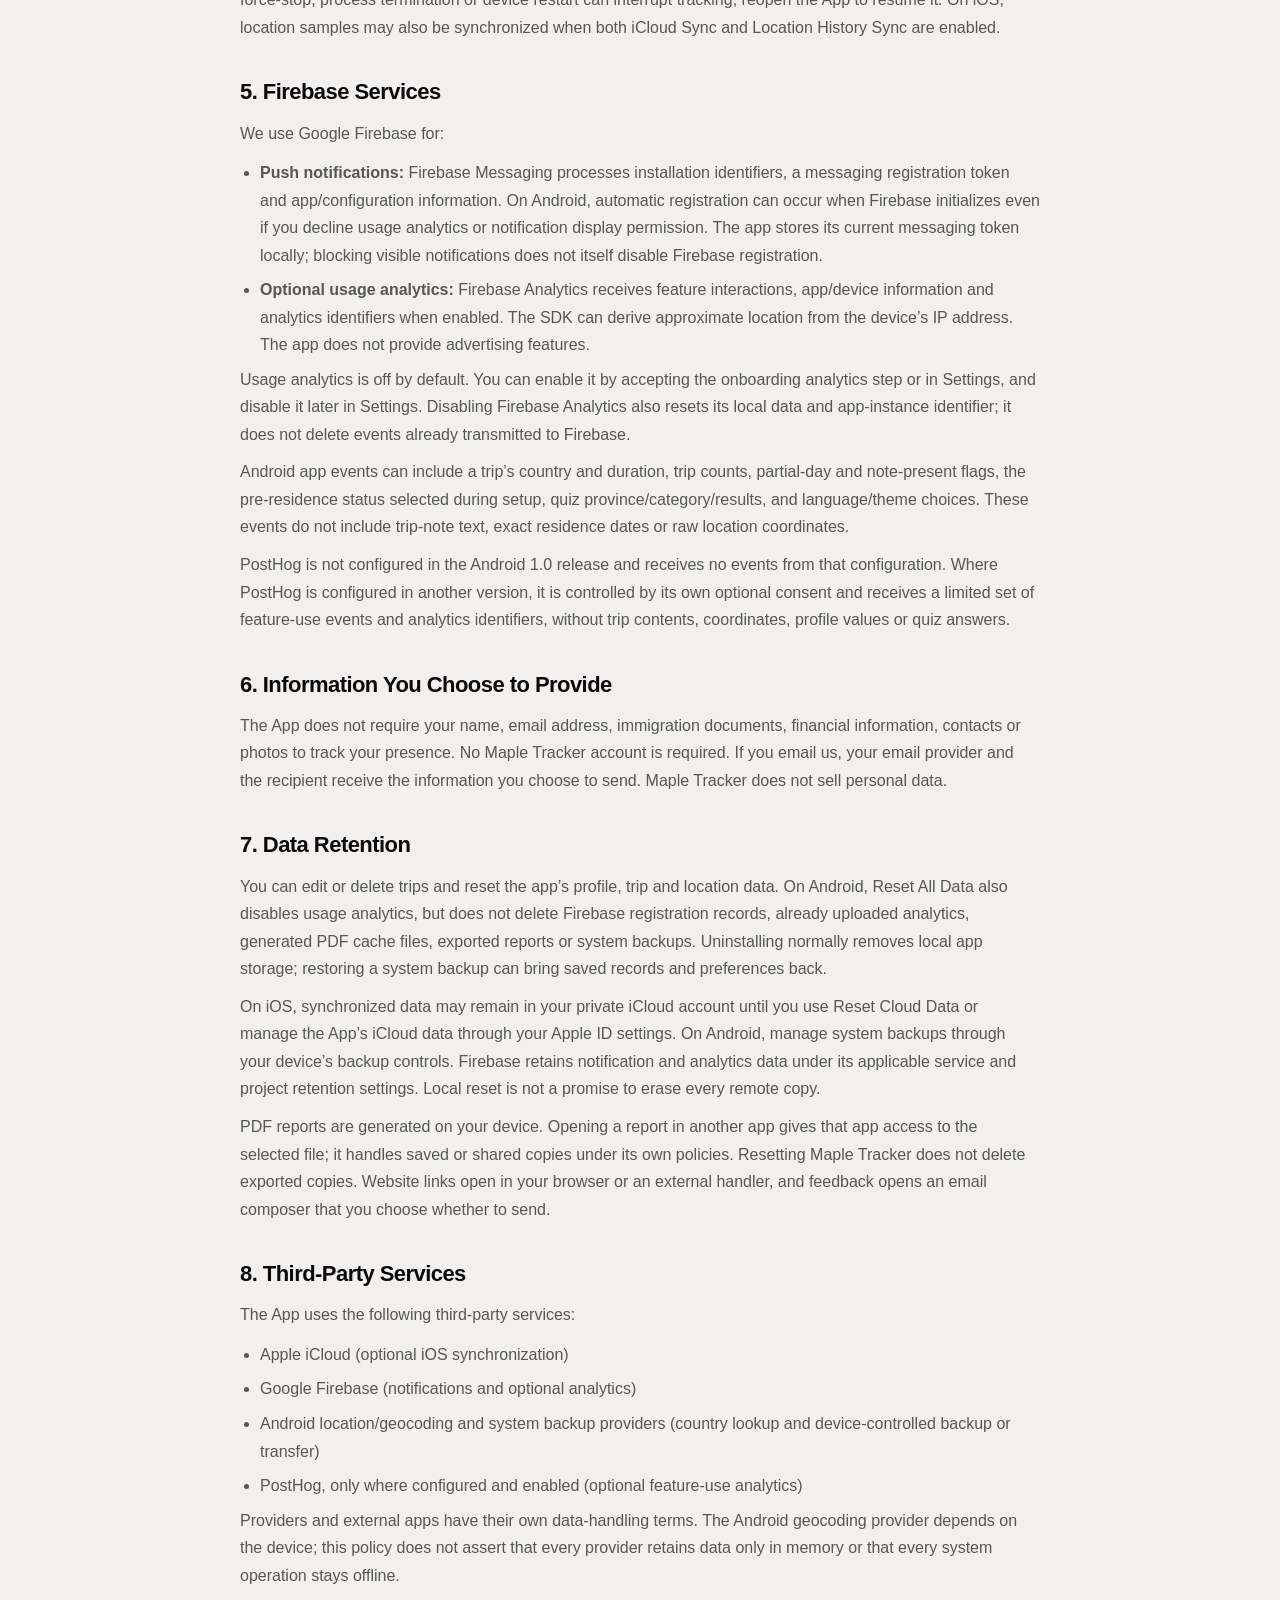
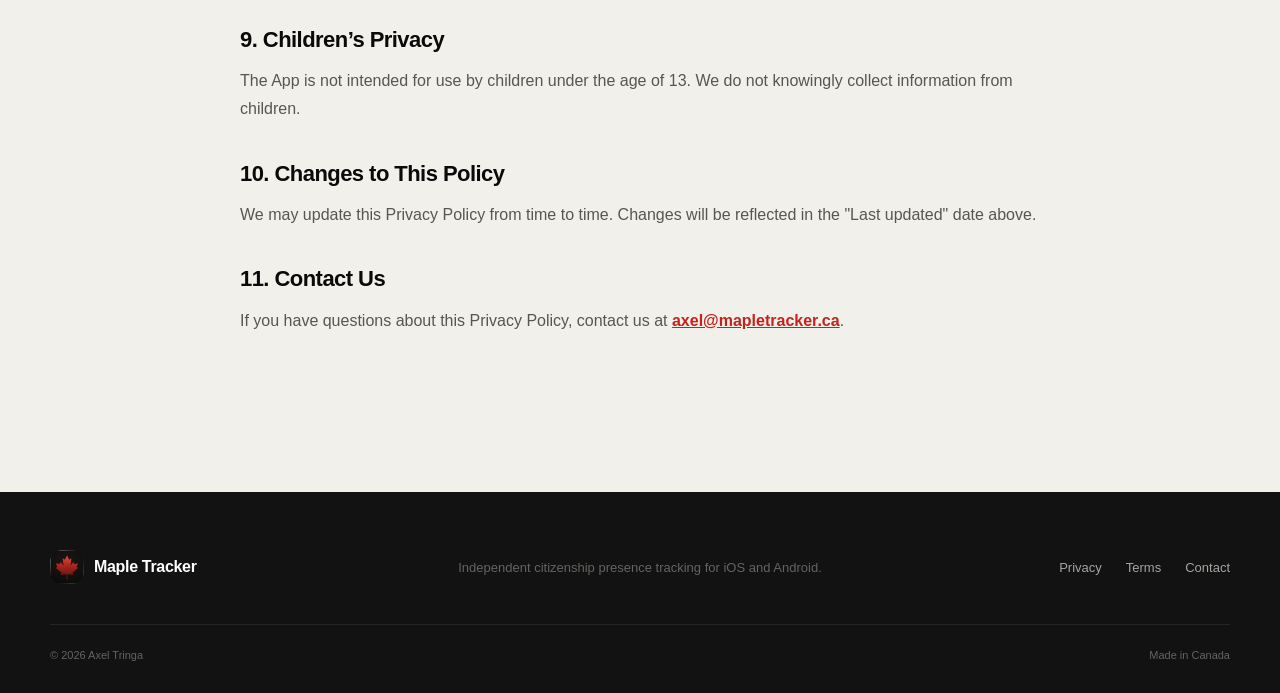
==== commit a1785756: "Document Android data handling in bilingual legal pages" ====
--- a/privacy-policy.html
+++ b/privacy-policy.html
@@ -27,22 +27,22 @@
     <div class="nav-actions"><div class="language-switcher" role="group" aria-label="Language" data-i18n-aria-label="language.label"><button type="button" data-language="en" aria-pressed="true">EN</button><button type="button" data-language="fr" aria-pressed="false">FR</button></div><a class="nav-cta" href="https://apps.apple.com/ca/app/maple-countdown/id6758927692" data-i18n="nav.cta" data-i18n-aria-label="nav.ctaLabel">Get the app</a></div>
   </nav></header>
   <main id="main">
-    <section class="legal-hero"><div class="shell"><p class="eyebrow"><span></span> Maple Tracker</p><h1 data-i18n-html="legal.title">Privacy<br><em>Policy.</em></h1><span class="updated" data-i18n="legal.updated">Last updated: August 18, 2026</span></div></section>
+    <section class="legal-hero"><div class="shell"><p class="eyebrow"><span></span> Maple Tracker</p><h1 data-i18n-html="legal.title">Privacy<br><em>Policy.</em></h1><span class="updated" data-i18n="legal.updated">Last updated: October 9, 2026</span></div></section>
     <div class="legal-content">
-      <section class="section"><h2 data-i18n="privacy.1.title">1. Introduction</h2><p data-i18n="privacy.1.body">Axel Tringa ("we", "us", "our") operates Maple Tracker (the "App"). This Privacy Policy explains how we collect, use, and protect your information when you use the App.</p></section>
-      <section class="section"><h2 data-i18n="privacy.2.title">2. Data Stored Locally</h2><p data-i18n="privacy.2.body">The App stores your trip history, residency dates, citizenship calculations, preferences, and settings on your device. If automatic trip detection is enabled, recent location samples may include latitude, longitude, timestamp, and detected country. Location history is limited and used to identify border crossings.</p><p data-i18n="privacy.2.note">This information remains on your device unless you enable the applicable iCloud synchronization options.</p></section>
-      <section class="section"><h2 data-i18n="privacy.3.title">3. iCloud Sync</h2><p data-i18n="privacy.3.body">If you enable iCloud sync, your trip and residency data is synchronized through your private Apple iCloud account. Location samples are synchronized only when you separately enable Location History Sync in Settings. Apple manages and protects this data through iCloud; Maple Tracker does not operate a server that receives your trip or location history.</p></section>
-      <section class="section"><h2 data-i18n="privacy.4.title">4. Location Data</h2><p data-i18n="privacy.4.body">If you grant location permission, the App uses precise location samples to determine the country you are in and detect when you leave or return to Canada. Country detection is performed on your device. Location samples are stored locally and are not sent to Google Firebase or to a Maple Tracker server. If you enable both iCloud Sync and Location History Sync, those samples may be stored in your private iCloud account.</p><p data-i18n="privacy.4.note">You can stop future collection by disabling Automatic Tracking in the App or revoking location permission in iOS Settings.</p></section>
-      <section class="section"><h2 data-i18n="privacy.5.title">5. Firebase Services</h2><p data-i18n="privacy.5.intro">We use Google Firebase for:</p><ul><li data-i18n-html="privacy.5.push"><strong>Push notifications:</strong> Firebase Messaging processes an app instance identifier and device notification token so notifications can be delivered.</li><li data-i18n-html="privacy.5.analytics"><strong>Optional usage analytics:</strong> Firebase Analytics may process product-interaction events, app/device information, and identifiers used to measure feature usage. We do not use analytics for advertising or cross-app tracking.</li></ul><p data-i18n="privacy.5.note">Analytics is disabled by default and is enabled only if you turn on Usage Analytics in Maple Tracker Settings. You can disable it at any time; doing so also resets the local Firebase Analytics identifier.</p></section>
-      <section class="section"><h2 data-i18n="privacy.6.title">6. Data We Do NOT Collect</h2><p data-i18n="privacy.6.body">We do not request or collect your name, email address, immigration documents, financial information, contacts, or photos. Maple Tracker does not sell personal data and does not use your data for advertising or tracking across other companies' apps or websites.</p></section>
-      <section class="section"><h2 data-i18n="privacy.7.title">7. Data Retention</h2><p data-i18n="privacy.7.body">Trip, residency, and location data remains on your device until you delete it or reset Maple Tracker. Deleting the App removes its local data. Data synchronized to iCloud may remain in your private iCloud account until you use Reset Cloud Data in Maple Tracker Settings or manage the App's iCloud data through your Apple ID settings. Firebase retains notification and optional analytics data according to Google's applicable retention controls.</p></section>
-      <section class="section"><h2 data-i18n="privacy.8.title">8. Third-Party Services</h2><p data-i18n="privacy.8.intro">The App uses the following third-party services:</p><ul><li data-i18n="privacy.8.cloud">Apple iCloud (data sync)</li><li data-i18n="privacy.8.firebase">Google Firebase (notifications and optional analytics)</li></ul><p data-i18n="privacy.8.note">Each service has its own privacy policy that governs its handling of data.</p></section>
+      <section class="section"><h2 data-i18n="privacy.1.title">1. Introduction</h2><p data-i18n="privacy.1.body">Axel Tringa ("we", "us", "our") operates Maple Tracker (the "App"). This policy explains how the iOS and Android versions handle information. Platform-specific features are identified below; iCloud synchronization is available on iOS, not Android.</p></section>
+      <section class="section"><h2 data-i18n="privacy.2.title">2. Data Stored Locally</h2><p data-i18n="privacy.2.body">The App stores your trip history, residency dates, citizenship calculations, preferences, and settings on your device. If automatic trip detection is enabled, recent location samples may include latitude, longitude, timestamp, and detected country. Location history is limited and used to identify border crossings.</p><p data-i18n="privacy.2.note">On iOS, you can enable the applicable iCloud synchronization options. On Android, system backup or device-to-device transfer can include app records and preferences according to your device settings. A restored backup may restore your previous usage-analytics choice.</p></section>
+      <section class="section"><h2 data-i18n="privacy.3.title">3. iCloud and Android System Backup</h2><p data-i18n="privacy.3.body">On iOS, enabling iCloud sync synchronizes trip and residency data through your private Apple iCloud account. Location samples are included only when you separately enable Location History Sync in Settings. Apple manages this synchronization; Maple Tracker does not operate its own trip-history storage server.</p><p data-i18n="privacy.3.android">The Android version has no iCloud or Maple Tracker cloud-sync feature. Android, Google or your device provider may back up app data or transfer it to another device when system backup or transfer is enabled. These services are controlled through your device settings, separately from the app.</p></section>
+      <section class="section"><h2 data-i18n="privacy.4.title">4. Location Data</h2><p data-i18n="privacy.4.body">Location permission is optional; you can enter trips manually without it. With permission, the App uses the location available under your permission settings to identify your country and detect departures from and returns to Canada. Location samples are stored in app storage. The App does not attach raw latitude or longitude to its Firebase Analytics events; country-related event parameters are described below.</p><p data-i18n="privacy.4.android">On Android, country lookup may pass latitude and longitude to the Android geocoding service, which may contact its provider over the network. This lookup is not guaranteed to remain entirely on the device. If you enable background access and the required notification permission, tracking can continue while the app is not in use. An ongoing Android notification shows the tracking session and provides a Stop action.</p><p data-i18n="privacy.4.note">You can stop automatic tracking in the App or revoke location access in iOS or Android settings. On Android, a force-stop, process termination or device restart can interrupt tracking; reopen the App to resume it. On iOS, location samples may also be synchronized when both iCloud Sync and Location History Sync are enabled.</p></section>
+      <section class="section"><h2 data-i18n="privacy.5.title">5. Firebase Services</h2><p data-i18n="privacy.5.intro">We use Google Firebase for:</p><ul><li data-i18n-html="privacy.5.push"><strong>Push notifications:</strong> Firebase Messaging processes installation identifiers, a messaging registration token and app/configuration information. On Android, automatic registration can occur when Firebase initializes even if you decline usage analytics or notification display permission. The app stores its current messaging token locally; blocking visible notifications does not itself disable Firebase registration.</li><li data-i18n-html="privacy.5.analytics"><strong>Optional usage analytics:</strong> Firebase Analytics receives feature interactions, app/device information and analytics identifiers when enabled. The SDK can derive approximate location from the device’s IP address. The app does not provide advertising features.</li></ul><p data-i18n="privacy.5.note">Usage analytics is off by default. You can enable it by accepting the onboarding analytics step or in Settings, and disable it later in Settings. Disabling Firebase Analytics also resets its local data and app-instance identifier; it does not delete events already transmitted to Firebase.</p><p data-i18n="privacy.5.events">Android app events can include a trip’s country and duration, trip counts, partial-day and note-present flags, the pre-residence status selected during setup, quiz province/category/results, and language/theme choices. These events do not include trip-note text, exact residence dates or raw location coordinates.</p><p data-i18n="privacy.5.posthog">PostHog is not configured in the Android 1.0 release and receives no events from that configuration. Where PostHog is configured in another version, it is controlled by its own optional consent and receives a limited set of feature-use events and analytics identifiers, without trip contents, coordinates, profile values or quiz answers.</p></section>
+      <section class="section"><h2 data-i18n="privacy.6.title">6. Information You Choose to Provide</h2><p data-i18n="privacy.6.body">The App does not require your name, email address, immigration documents, financial information, contacts or photos to track your presence. No Maple Tracker account is required. If you email us, your email provider and the recipient receive the information you choose to send. Maple Tracker does not sell personal data.</p></section>
+      <section class="section"><h2 data-i18n="privacy.7.title">7. Data Retention</h2><p data-i18n="privacy.7.body">You can edit or delete trips and reset the app’s profile, trip and location data. On Android, Reset All Data also disables usage analytics, but does not delete Firebase registration records, already uploaded analytics, generated PDF cache files, exported reports or system backups. Uninstalling normally removes local app storage; restoring a system backup can bring saved records and preferences back.</p><p data-i18n="privacy.7.cloud">On iOS, synchronized data may remain in your private iCloud account until you use Reset Cloud Data or manage the App’s iCloud data through your Apple ID settings. On Android, manage system backups through your device’s backup controls. Firebase retains notification and analytics data under its applicable service and project retention settings. Local reset is not a promise to erase every remote copy.</p><p data-i18n="privacy.7.export">PDF reports are generated on your device. Opening a report in another app gives that app access to the selected file; it handles saved or shared copies under its own policies. Resetting Maple Tracker does not delete exported copies. Website links open in your browser or an external handler, and feedback opens an email composer that you choose whether to send.</p></section>
+      <section class="section"><h2 data-i18n="privacy.8.title">8. Third-Party Services</h2><p data-i18n="privacy.8.intro">The App uses the following third-party services:</p><ul><li data-i18n="privacy.8.cloud">Apple iCloud (optional iOS synchronization)</li><li data-i18n="privacy.8.firebase">Google Firebase (notifications and optional analytics)</li><li data-i18n="privacy.8.android">Android location/geocoding and system backup providers (country lookup and device-controlled backup or transfer)</li><li data-i18n="privacy.8.posthog">PostHog, only where configured and enabled (optional feature-use analytics)</li></ul><p data-i18n="privacy.8.note">Providers and external apps have their own data-handling terms. The Android geocoding provider depends on the device; this policy does not assert that every provider retains data only in memory or that every system operation stays offline.</p></section>
       <section class="section"><h2 data-i18n="privacy.9.title">9. Children's Privacy</h2><p data-i18n="privacy.9.body">The App is not intended for use by children under the age of 13. We do not knowingly collect information from children.</p></section>
       <section class="section"><h2 data-i18n="privacy.10.title">10. Changes to This Policy</h2><p data-i18n="privacy.10.body">We may update this Privacy Policy from time to time. Changes will be reflected in the "Last updated" date above.</p></section>
       <section class="section"><h2 data-i18n="privacy.11.title">11. Contact Us</h2><p data-i18n-html="privacy.11.body">If you have questions about this Privacy Policy, contact us at <a href="mailto:axel@mapletracker.ca">axel@mapletracker.ca</a>.</p></section>
     </div>
   </main>
-  <footer class="site-footer"><div class="shell footer-grid"><a class="brand" href="index.html"><span class="brand-mark" aria-hidden="true"><img src="app-icon.png" alt=""></span><span>Maple Tracker</span></a><p data-i18n="footer.tagline">Independent citizenship presence tracking for iPhone.</p><div class="footer-links"><a href="privacy-policy.html" data-i18n="footer.privacy">Privacy</a><a href="terms-of-service.html" data-i18n="footer.terms">Terms</a><a href="mailto:axel@mapletracker.ca" data-i18n="footer.contact">Contact</a></div></div><div class="shell footer-bottom"><span>© 2026 Axel Tringa</span><span data-i18n="footer.made">Made in Canada</span></div></footer>
+  <footer class="site-footer"><div class="shell footer-grid"><a class="brand" href="index.html"><span class="brand-mark" aria-hidden="true"><img src="app-icon.png" alt=""></span><span>Maple Tracker</span></a><p data-i18n="legal.tagline">Independent citizenship presence tracking for iOS and Android.</p><div class="footer-links"><a href="privacy-policy.html" data-i18n="footer.privacy">Privacy</a><a href="terms-of-service.html" data-i18n="footer.terms">Terms</a><a href="mailto:axel@mapletracker.ca" data-i18n="footer.contact">Contact</a></div></div><div class="shell footer-bottom"><span>© 2026 Axel Tringa</span><span data-i18n="footer.made">Made in Canada</span></div></footer>
   <script src="i18n.js"></script>
 </body>
 </html>
--- a/styles.css
+++ b/styles.css
@@ -19,7 +19,7 @@
 
 .privacy-section{padding-top:100px;padding-bottom:100px}.privacy-panel{min-height:650px;padding:82px;overflow:hidden;display:grid;grid-template-columns:1fr 1fr;align-items:center;position:relative;border-radius:52px;background:var(--red)}.privacy-panel:before{content:"";position:absolute;width:600px;height:600px;right:-200px;top:25px;border:1px solid rgba(255,255,255,.18);border-radius:50%;box-shadow:0 0 0 85px rgba(255,255,255,.04),0 0 0 170px rgba(255,255,255,.025)}.privacy-copy{position:relative;z-index:2}.eyebrow.light{color:rgba(255,255,255,.7)}.eyebrow.light span{background:#fff;box-shadow:none}.privacy-copy h2{max-width:600px;font-size:clamp(50px,5.6vw,78px)}.privacy-copy h2 em{color:var(--ink)}.privacy-copy>p:not(.eyebrow){max-width:520px;margin:28px 0;color:rgba(255,255,255,.78);font-size:17px;line-height:1.55}.light-link span{color:var(--ink)}.privacy-orbit{height:460px;position:relative;z-index:2;display:grid;place-items:center}.shield{width:180px;height:180px;display:grid;place-items:center;border-radius:48px;background:rgba(10,10,10,.9);box-shadow:0 28px 80px rgba(89,0,0,.28);transform:rotate(4deg)}.shield svg{width:82px;fill:none;stroke:#fff;stroke-width:3;stroke-linecap:round;stroke-linejoin:round}.privacy-chip{position:absolute;padding:12px 17px;border:1px solid rgba(255,255,255,.2);border-radius:999px;background:rgba(255,255,255,.13);backdrop-filter:blur(10px);font-size:12px;font-weight:680}.chip-one{top:48px;left:20px}.chip-two{top:105px;right:5px}.chip-three{bottom:52px;left:60px}
 
-.faq-section{display:grid;grid-template-columns:.82fr 1.18fr;gap:80px}.faq-section .section-heading{position:sticky;top:140px;align-self:start}.faq-section .section-heading h2{font-size:clamp(50px,5.5vw,76px)}.faq-list details{border-top:1px solid rgba(255,255,255,.14)}.faq-list details:last-child{border-bottom:1px solid rgba(255,255,255,.14)}.faq-list summary{min-height:110px;display:flex;align-items:center;justify-content:space-between;gap:30px;cursor:pointer;list-style:none;font-size:21px;font-weight:680;letter-spacing:-.025em}.faq-list summary::-webkit-details-marker{display:none}.faq-list summary span{width:34px;height:34px;flex:0 0 auto;display:grid;place-items:center;border-radius:50%;background:var(--surface);color:var(--red);transition:.2s}.faq-list details[open] summary span{transform:rotate(45deg)}.faq-list details p{max-width:620px;margin:-12px 55px 34px 0;color:var(--muted);line-height:1.6}
+.faq-section{display:grid;grid-template-columns:.82fr 1.18fr;gap:80px}.faq-section .section-heading{position:sticky;top:140px;align-self:start}.faq-section .section-heading h2{font-size:clamp(50px,5.5vw,76px)}.faq-list details{border-top:1px solid rgba(255,255,255,.14)}.faq-list details:last-child{border-bottom:1px solid rgba(255,255,255,.14)}.faq-list summary{min-height:110px;display:flex;align-items:center;justify-content:space-between;gap:30px;cursor:pointer;list-style:none;font-size:21px;font-weight:680;letter-spacing:-.025em}.faq-list summary::-webkit-details-marker{display:none}.faq-question{min-width:0}.faq-toggle{width:34px;height:34px;flex:0 0 auto;display:grid;place-items:center;border-radius:50%;background:var(--surface);color:var(--red);transition:.2s}.faq-list details[open] .faq-toggle{transform:rotate(45deg)}.faq-list details p{max-width:620px;margin:-12px 55px 34px 0;color:var(--muted);line-height:1.6}
 
 .final-cta{padding:150px 0;background:var(--paper);color:var(--ink);text-align:center}.final-cta-inner{display:flex;align-items:center;flex-direction:column}.cta-leaf{width:70px;height:70px;margin-bottom:26px;display:grid;place-items:center;border-radius:22px;background:var(--red);font-size:34px;transform:rotate(-5deg)}.final-cta h2{font-size:clamp(62px,8vw,112px)}.final-cta p{max-width:560px;margin:28px auto 32px;color:#676864;font-size:18px;line-height:1.5}.light-button{background:var(--ink);box-shadow:none}.site-footer{padding:58px 0 32px;background:var(--ink-soft)}.footer-grid{display:grid;grid-template-columns:1fr 1fr 1fr;align-items:center;gap:30px}.footer-grid>p{margin:0;color:var(--dim);font-size:13px;text-align:center}.footer-links{display:flex;justify-content:flex-end;gap:24px}.footer-links a{color:var(--muted);font-size:13px;text-decoration:none}.footer-links a:hover{color:#fff}.footer-bottom{margin-top:40px;padding-top:24px;display:flex;justify-content:space-between;border-top:1px solid rgba(255,255,255,.08);color:var(--dim);font-size:11px}
 
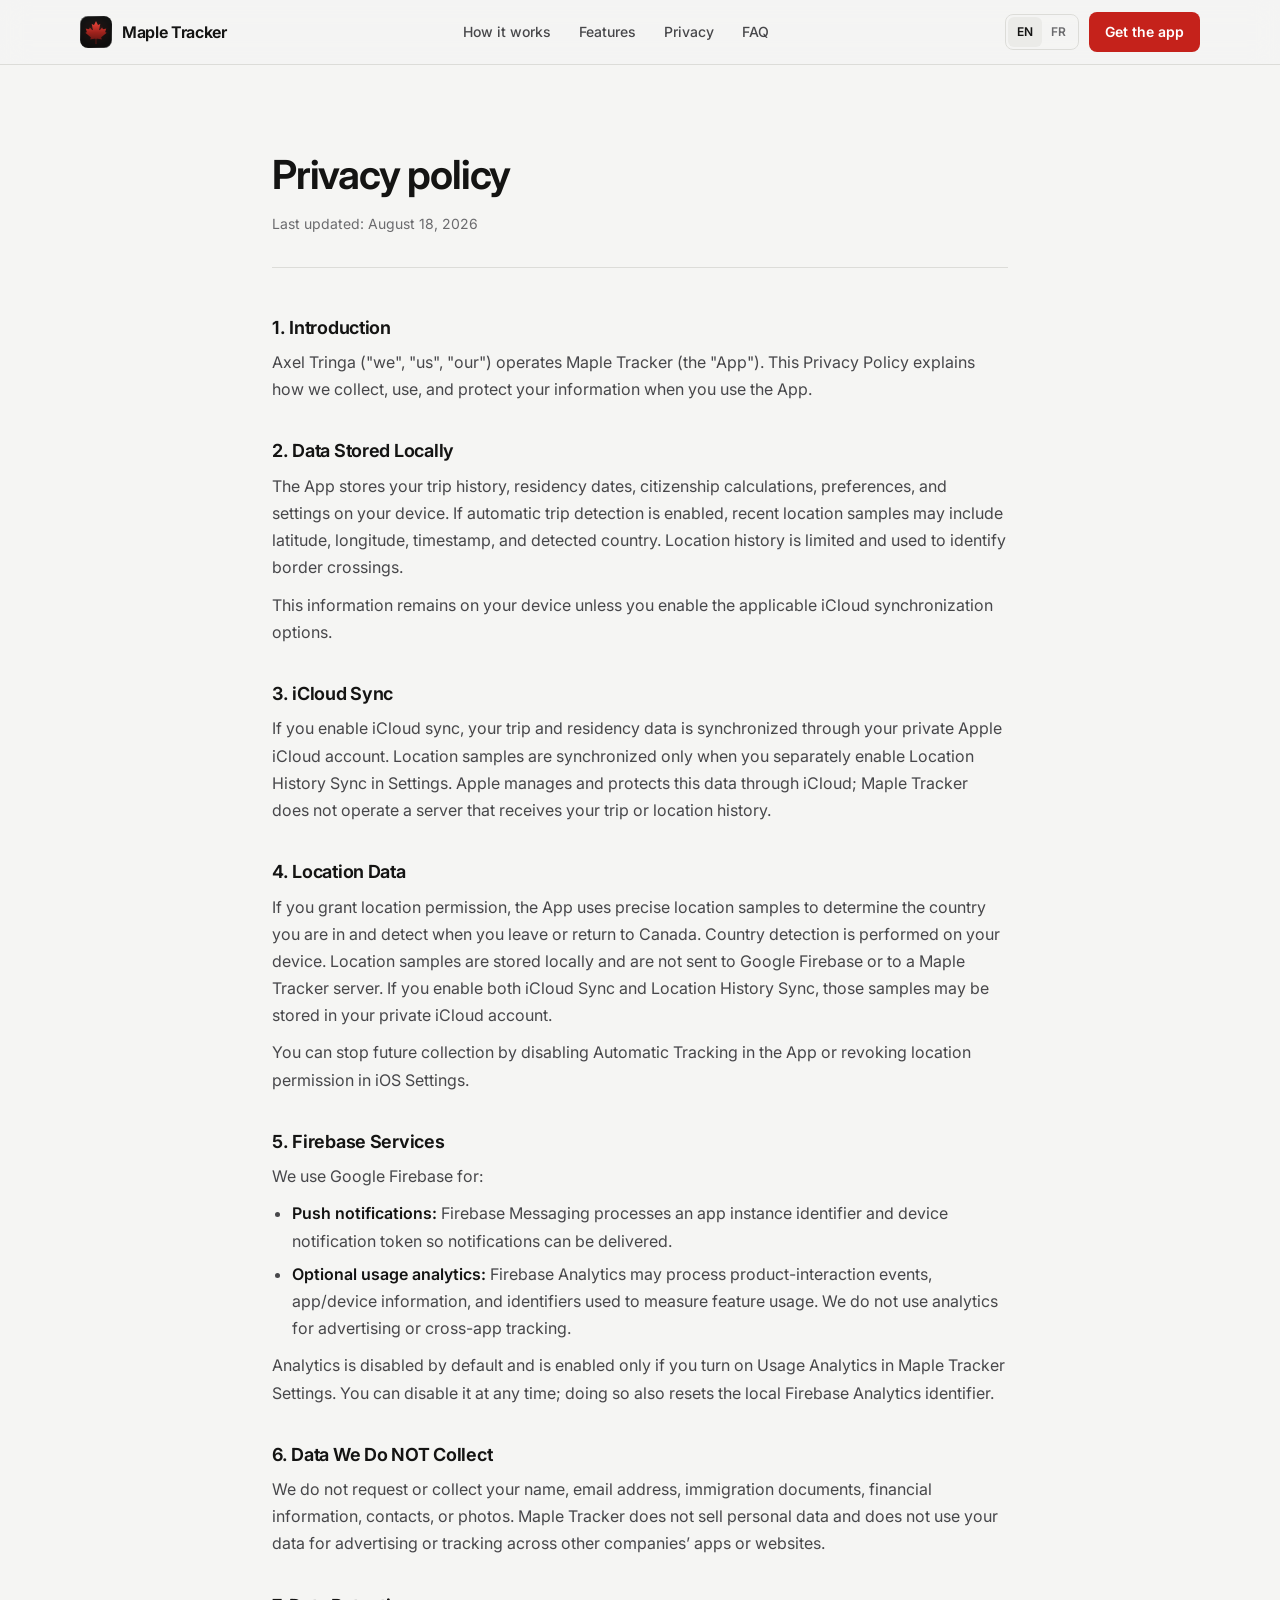
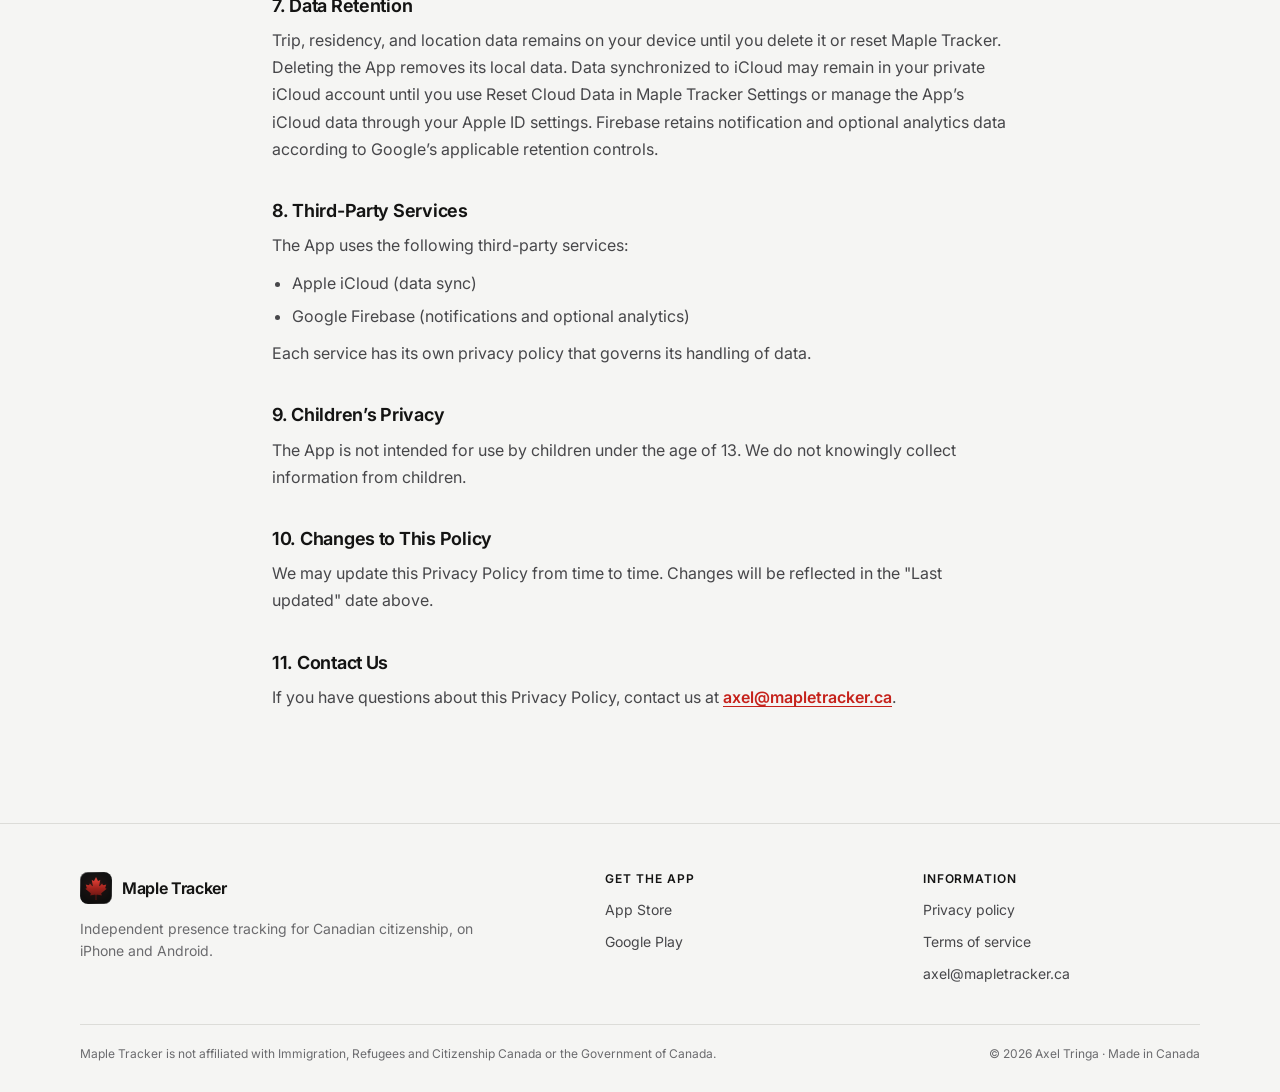
==== commit 9f04c3e0: "Redesign website and add Google Play Rebuild the home page around a calmer, product-led layout with " ====
--- a/privacy-policy.html
+++ b/privacy-policy.html
@@ -2,9 +2,16 @@
 <html lang="en" data-lang="en">
 <head>
   <meta charset="UTF-8">
-  <meta name="viewport" content="width=device-width, initial-scale=1.0">
-  <meta name="theme-color" content="#0a0a0a">
+  <meta name="viewport" content="width=device-width, initial-scale=1.0, viewport-fit=cover">
   <title>Privacy Policy — Maple Tracker</title>
+  <meta name="description" content="How Maple Tracker handles your information.">
+  <meta name="theme-color" content="#f5f5f3" media="(prefers-color-scheme: light)">
+  <meta name="theme-color" content="#0d0d0e" media="(prefers-color-scheme: dark)">
+  <meta name="color-scheme" content="light dark">
+  <link rel="canonical" href="https://mapletracker.ca/privacy-policy.html">
+  <link rel="icon" href="favicon.png" type="image/png">
+  <link rel="apple-touch-icon" href="apple-touch-icon.png">
+  <link rel="preload" href="fonts/inter-latin-var.woff2" as="font" type="font/woff2" crossorigin>
   <script>
     (() => {
       const requested = new URLSearchParams(window.location.search).get("lang");
@@ -16,33 +23,76 @@
       document.documentElement.dataset.lang = language;
     })();
   </script>
-  <link rel="icon" href="favicon.png" type="image/png">
   <link rel="stylesheet" href="styles.css">
 </head>
-<body class="legal-page" data-page="privacy">
+<body data-page="privacy">
   <a class="skip-link" href="#main" data-i18n="skip">Skip to content</a>
-  <header class="site-header"><nav class="nav shell" aria-label="Primary navigation" data-i18n-aria-label="nav.label">
-    <a class="brand" href="index.html" aria-label="Maple Tracker home" data-i18n-aria-label="nav.home"><span class="brand-mark" aria-hidden="true"><img src="app-icon.png" alt=""></span><span>Maple Tracker</span></a>
-    <div class="nav-links"><a href="index.html#features" data-i18n="nav.features">Features</a><a href="index.html#privacy" data-i18n="nav.privacy">Privacy</a><a href="index.html#faq" data-i18n="nav.faq">FAQ</a></div>
-    <div class="nav-actions"><div class="language-switcher" role="group" aria-label="Language" data-i18n-aria-label="language.label"><button type="button" data-language="en" aria-pressed="true">EN</button><button type="button" data-language="fr" aria-pressed="false">FR</button></div><a class="nav-cta" href="https://apps.apple.com/ca/app/maple-countdown/id6758927692" data-i18n="nav.cta" data-i18n-aria-label="nav.ctaLabel">Get the app</a></div>
-  </nav></header>
-  <main id="main">
-    <section class="legal-hero"><div class="shell"><p class="eyebrow"><span></span> Maple Tracker</p><h1 data-i18n-html="legal.title">Privacy<br><em>Policy.</em></h1><span class="updated" data-i18n="legal.updated">Last updated: October 9, 2026</span></div></section>
+
+  <header class="site-header">
+    <div class="wrap header-inner">
+      <a class="brand" href="index.html" aria-label="Maple Tracker home" data-i18n-aria-label="nav.home"><img src="app-icon-128.png" width="32" height="32" alt=""><span>Maple Tracker</span></a>
+      <nav class="nav-links" aria-label="Primary navigation" data-i18n-aria-label="nav.label">
+        <a href="index.html#how" data-i18n="nav.how">How it works</a>
+        <a href="index.html#features" data-i18n="nav.features">Features</a>
+        <a href="index.html#privacy" data-i18n="nav.privacy">Privacy</a>
+        <a href="index.html#faq" data-i18n="nav.faq">FAQ</a>
+      </nav>
+      <div class="header-actions">
+        <div class="lang" role="group" aria-label="Language" data-i18n-aria-label="language.label">
+          <button type="button" id="lang-en" data-language="en" aria-pressed="true">EN</button>
+          <button type="button" id="lang-fr" data-language="fr" aria-pressed="false">FR</button>
+        </div>
+        <a class="btn" href="index.html#download" data-store-link data-i18n="nav.cta">Get the app</a>
+      </div>
+    </div>
+  </header>
+
+  <main id="main" class="wrap legal">
+    <div class="legal-head">
+      <h1 data-i18n-html="legal.title">Privacy policy</h1>
+      <p class="updated" data-i18n="legal.updated">Last updated: August 18, 2026</p>
+    </div>
     <div class="legal-content">
-      <section class="section"><h2 data-i18n="privacy.1.title">1. Introduction</h2><p data-i18n="privacy.1.body">Axel Tringa ("we", "us", "our") operates Maple Tracker (the "App"). This policy explains how the iOS and Android versions handle information. Platform-specific features are identified below; iCloud synchronization is available on iOS, not Android.</p></section>
-      <section class="section"><h2 data-i18n="privacy.2.title">2. Data Stored Locally</h2><p data-i18n="privacy.2.body">The App stores your trip history, residency dates, citizenship calculations, preferences, and settings on your device. If automatic trip detection is enabled, recent location samples may include latitude, longitude, timestamp, and detected country. Location history is limited and used to identify border crossings.</p><p data-i18n="privacy.2.note">On iOS, you can enable the applicable iCloud synchronization options. On Android, system backup or device-to-device transfer can include app records and preferences according to your device settings. A restored backup may restore your previous usage-analytics choice.</p></section>
-      <section class="section"><h2 data-i18n="privacy.3.title">3. iCloud and Android System Backup</h2><p data-i18n="privacy.3.body">On iOS, enabling iCloud sync synchronizes trip and residency data through your private Apple iCloud account. Location samples are included only when you separately enable Location History Sync in Settings. Apple manages this synchronization; Maple Tracker does not operate its own trip-history storage server.</p><p data-i18n="privacy.3.android">The Android version has no iCloud or Maple Tracker cloud-sync feature. Android, Google or your device provider may back up app data or transfer it to another device when system backup or transfer is enabled. These services are controlled through your device settings, separately from the app.</p></section>
-      <section class="section"><h2 data-i18n="privacy.4.title">4. Location Data</h2><p data-i18n="privacy.4.body">Location permission is optional; you can enter trips manually without it. With permission, the App uses the location available under your permission settings to identify your country and detect departures from and returns to Canada. Location samples are stored in app storage. The App does not attach raw latitude or longitude to its Firebase Analytics events; country-related event parameters are described below.</p><p data-i18n="privacy.4.android">On Android, country lookup may pass latitude and longitude to the Android geocoding service, which may contact its provider over the network. This lookup is not guaranteed to remain entirely on the device. If you enable background access and the required notification permission, tracking can continue while the app is not in use. An ongoing Android notification shows the tracking session and provides a Stop action.</p><p data-i18n="privacy.4.note">You can stop automatic tracking in the App or revoke location access in iOS or Android settings. On Android, a force-stop, process termination or device restart can interrupt tracking; reopen the App to resume it. On iOS, location samples may also be synchronized when both iCloud Sync and Location History Sync are enabled.</p></section>
-      <section class="section"><h2 data-i18n="privacy.5.title">5. Firebase Services</h2><p data-i18n="privacy.5.intro">We use Google Firebase for:</p><ul><li data-i18n-html="privacy.5.push"><strong>Push notifications:</strong> Firebase Messaging processes installation identifiers, a messaging registration token and app/configuration information. On Android, automatic registration can occur when Firebase initializes even if you decline usage analytics or notification display permission. The app stores its current messaging token locally; blocking visible notifications does not itself disable Firebase registration.</li><li data-i18n-html="privacy.5.analytics"><strong>Optional usage analytics:</strong> Firebase Analytics receives feature interactions, app/device information and analytics identifiers when enabled. The SDK can derive approximate location from the device’s IP address. The app does not provide advertising features.</li></ul><p data-i18n="privacy.5.note">Usage analytics is off by default. You can enable it by accepting the onboarding analytics step or in Settings, and disable it later in Settings. Disabling Firebase Analytics also resets its local data and app-instance identifier; it does not delete events already transmitted to Firebase.</p><p data-i18n="privacy.5.events">Android app events can include a trip’s country and duration, trip counts, partial-day and note-present flags, the pre-residence status selected during setup, quiz province/category/results, and language/theme choices. These events do not include trip-note text, exact residence dates or raw location coordinates.</p><p data-i18n="privacy.5.posthog">PostHog is not configured in the Android 1.0 release and receives no events from that configuration. Where PostHog is configured in another version, it is controlled by its own optional consent and receives a limited set of feature-use events and analytics identifiers, without trip contents, coordinates, profile values or quiz answers.</p></section>
-      <section class="section"><h2 data-i18n="privacy.6.title">6. Information You Choose to Provide</h2><p data-i18n="privacy.6.body">The App does not require your name, email address, immigration documents, financial information, contacts or photos to track your presence. No Maple Tracker account is required. If you email us, your email provider and the recipient receive the information you choose to send. Maple Tracker does not sell personal data.</p></section>
-      <section class="section"><h2 data-i18n="privacy.7.title">7. Data Retention</h2><p data-i18n="privacy.7.body">You can edit or delete trips and reset the app’s profile, trip and location data. On Android, Reset All Data also disables usage analytics, but does not delete Firebase registration records, already uploaded analytics, generated PDF cache files, exported reports or system backups. Uninstalling normally removes local app storage; restoring a system backup can bring saved records and preferences back.</p><p data-i18n="privacy.7.cloud">On iOS, synchronized data may remain in your private iCloud account until you use Reset Cloud Data or manage the App’s iCloud data through your Apple ID settings. On Android, manage system backups through your device’s backup controls. Firebase retains notification and analytics data under its applicable service and project retention settings. Local reset is not a promise to erase every remote copy.</p><p data-i18n="privacy.7.export">PDF reports are generated on your device. Opening a report in another app gives that app access to the selected file; it handles saved or shared copies under its own policies. Resetting Maple Tracker does not delete exported copies. Website links open in your browser or an external handler, and feedback opens an email composer that you choose whether to send.</p></section>
-      <section class="section"><h2 data-i18n="privacy.8.title">8. Third-Party Services</h2><p data-i18n="privacy.8.intro">The App uses the following third-party services:</p><ul><li data-i18n="privacy.8.cloud">Apple iCloud (optional iOS synchronization)</li><li data-i18n="privacy.8.firebase">Google Firebase (notifications and optional analytics)</li><li data-i18n="privacy.8.android">Android location/geocoding and system backup providers (country lookup and device-controlled backup or transfer)</li><li data-i18n="privacy.8.posthog">PostHog, only where configured and enabled (optional feature-use analytics)</li></ul><p data-i18n="privacy.8.note">Providers and external apps have their own data-handling terms. The Android geocoding provider depends on the device; this policy does not assert that every provider retains data only in memory or that every system operation stays offline.</p></section>
-      <section class="section"><h2 data-i18n="privacy.9.title">9. Children's Privacy</h2><p data-i18n="privacy.9.body">The App is not intended for use by children under the age of 13. We do not knowingly collect information from children.</p></section>
-      <section class="section"><h2 data-i18n="privacy.10.title">10. Changes to This Policy</h2><p data-i18n="privacy.10.body">We may update this Privacy Policy from time to time. Changes will be reflected in the "Last updated" date above.</p></section>
-      <section class="section"><h2 data-i18n="privacy.11.title">11. Contact Us</h2><p data-i18n-html="privacy.11.body">If you have questions about this Privacy Policy, contact us at <a href="mailto:axel@mapletracker.ca">axel@mapletracker.ca</a>.</p></section>
+      <section><h2 data-i18n="privacy.1.title">1. Introduction</h2><p data-i18n="privacy.1.body">Axel Tringa ("we", "us", "our") operates Maple Tracker (the "App"). This Privacy Policy explains how we collect, use, and protect your information when you use the App.</p></section>
+      <section><h2 data-i18n="privacy.2.title">2. Data Stored Locally</h2><p data-i18n="privacy.2.body">The App stores your trip history, residency dates, citizenship calculations, preferences, and settings on your device. If automatic trip detection is enabled, recent location samples may include latitude, longitude, timestamp, and detected country. Location history is limited and used to identify border crossings.</p><p data-i18n="privacy.2.note">This information remains on your device unless you enable the applicable iCloud synchronization options.</p></section>
+      <section><h2 data-i18n="privacy.3.title">3. iCloud Sync</h2><p data-i18n="privacy.3.body">If you enable iCloud sync, your trip and residency data is synchronized through your private Apple iCloud account. Location samples are synchronized only when you separately enable Location History Sync in Settings. Apple manages and protects this data through iCloud; Maple Tracker does not operate a server that receives your trip or location history.</p></section>
+      <section><h2 data-i18n="privacy.4.title">4. Location Data</h2><p data-i18n="privacy.4.body">If you grant location permission, the App uses precise location samples to determine the country you are in and detect when you leave or return to Canada. Country detection is performed on your device. Location samples are stored locally and are not sent to Google Firebase or to a Maple Tracker server. If you enable both iCloud Sync and Location History Sync, those samples may be stored in your private iCloud account.</p><p data-i18n="privacy.4.note">You can stop future collection by disabling Automatic Tracking in the App or revoking location permission in iOS Settings.</p></section>
+      <section><h2 data-i18n="privacy.5.title">5. Firebase Services</h2><p data-i18n="privacy.5.intro">We use Google Firebase for:</p><ul><li data-i18n-html="privacy.5.push"><strong>Push notifications:</strong> Firebase Messaging processes an app instance identifier and device notification token so notifications can be delivered.</li><li data-i18n-html="privacy.5.analytics"><strong>Optional usage analytics:</strong> Firebase Analytics may process product-interaction events, app/device information, and identifiers used to measure feature usage. We do not use analytics for advertising or cross-app tracking.</li></ul><p data-i18n="privacy.5.note">Analytics is disabled by default and is enabled only if you turn on Usage Analytics in Maple Tracker Settings. You can disable it at any time; doing so also resets the local Firebase Analytics identifier.</p></section>
+      <section><h2 data-i18n="privacy.6.title">6. Data We Do NOT Collect</h2><p data-i18n="privacy.6.body">We do not request or collect your name, email address, immigration documents, financial information, contacts, or photos. Maple Tracker does not sell personal data and does not use your data for advertising or tracking across other companies' apps or websites.</p></section>
+      <section><h2 data-i18n="privacy.7.title">7. Data Retention</h2><p data-i18n="privacy.7.body">Trip, residency, and location data remains on your device until you delete it or reset Maple Tracker. Deleting the App removes its local data. Data synchronized to iCloud may remain in your private iCloud account until you use Reset Cloud Data in Maple Tracker Settings or manage the App's iCloud data through your Apple ID settings. Firebase retains notification and optional analytics data according to Google's applicable retention controls.</p></section>
+      <section><h2 data-i18n="privacy.8.title">8. Third-Party Services</h2><p data-i18n="privacy.8.intro">The App uses the following third-party services:</p><ul><li data-i18n="privacy.8.cloud">Apple iCloud (data sync)</li><li data-i18n="privacy.8.firebase">Google Firebase (notifications and optional analytics)</li></ul><p data-i18n="privacy.8.note">Each service has its own privacy policy that governs its handling of data.</p></section>
+      <section><h2 data-i18n="privacy.9.title">9. Children's Privacy</h2><p data-i18n="privacy.9.body">The App is not intended for use by children under the age of 13. We do not knowingly collect information from children.</p></section>
+      <section><h2 data-i18n="privacy.10.title">10. Changes to This Policy</h2><p data-i18n="privacy.10.body">We may update this Privacy Policy from time to time. Changes will be reflected in the "Last updated" date above.</p></section>
+      <section><h2 data-i18n="privacy.11.title">11. Contact Us</h2><p data-i18n-html="privacy.11.body">If you have questions about this Privacy Policy, contact us at <a href="mailto:axel@mapletracker.ca">axel@mapletracker.ca</a>.</p></section>
     </div>
   </main>
-  <footer class="site-footer"><div class="shell footer-grid"><a class="brand" href="index.html"><span class="brand-mark" aria-hidden="true"><img src="app-icon.png" alt=""></span><span>Maple Tracker</span></a><p data-i18n="legal.tagline">Independent citizenship presence tracking for iOS and Android.</p><div class="footer-links"><a href="privacy-policy.html" data-i18n="footer.privacy">Privacy</a><a href="terms-of-service.html" data-i18n="footer.terms">Terms</a><a href="mailto:axel@mapletracker.ca" data-i18n="footer.contact">Contact</a></div></div><div class="shell footer-bottom"><span>© 2026 Axel Tringa</span><span data-i18n="footer.made">Made in Canada</span></div></footer>
+
+  <footer class="site-footer">
+    <div class="wrap footer-top">
+      <div class="footer-about">
+        <a class="brand" href="index.html"><img src="app-icon-128.png" width="32" height="32" alt=""><span>Maple Tracker</span></a>
+        <p data-i18n="footer.tagline">Independent presence tracking for Canadian citizenship, on iPhone and Android.</p>
+      </div>
+      <div class="footer-col">
+        <h2 data-i18n="footer.appTitle">Get the app</h2>
+        <a href="https://apps.apple.com/ca/app/maple-tracker/id6758927692">App Store</a>
+        <a href="https://play.google.com/store/apps/details?id=com.axeltringa.mapletracker">Google Play</a>
+      </div>
+      <div class="footer-col">
+        <h2 data-i18n="footer.infoTitle">Information</h2>
+        <a href="privacy-policy.html" data-i18n="footer.privacy">Privacy policy</a>
+        <a href="terms-of-service.html" data-i18n="footer.terms">Terms of service</a>
+        <a href="mailto:axel@mapletracker.ca">axel@mapletracker.ca</a>
+      </div>
+    </div>
+    <div class="wrap">
+      <div class="footer-bottom">
+        <p data-i18n="footer.disclaimer">Maple Tracker is not affiliated with Immigration, Refugees and Citizenship Canada or the Government of Canada.</p>
+        <p>© 2026 Axel Tringa · <span data-i18n="footer.made">Made in Canada</span></p>
+      </div>
+    </div>
+  </footer>
+
   <script src="i18n.js"></script>
 </body>
 </html>
--- a/styles.css
+++ b/styles.css
@@ -1,35 +1,1544 @@
+/* Maple Tracker website
+   Layout: left-aligned product page on a 1120px grid; quiet neutral bands,
+   hairline dividers, and one accent (maple red) reserved for actions and absences. */
+
+@font-face {
+  font-family: "Inter";
+  font-style: normal;
+  font-weight: 100 900;
+  font-display: swap;
+  src: url("fonts/inter-latin-var.woff2") format("woff2");
+}
+
 :root {
-  --ink:#0a0a0a;--ink-soft:#111211;--surface:#181918;--raised:#222321;
-  --paper:#f2f0ea;--red:#ff3b30;--red-deep:#c5221b;--green:#35c768;
-  --white:#fff;--muted:#a5a5a0;--dim:#646560;--shadow:0 32px 90px rgba(0,0,0,.42)
-}
-*{box-sizing:border-box}html{scroll-behavior:smooth}body{margin:0;overflow-x:hidden;background:var(--ink);color:var(--white);font-family:-apple-system,BlinkMacSystemFont,"SF Pro Display","Helvetica Neue",Arial,sans-serif;-webkit-font-smoothing:antialiased}a{color:inherit}.shell{width:min(1180px,calc(100% - 48px));margin-inline:auto}.skip-link{position:fixed;z-index:100;top:-80px;left:24px;padding:12px 18px;border-radius:999px;background:#fff;color:#000;text-decoration:none}.skip-link:focus{top:18px}
-
-.site-header{position:fixed;z-index:50;top:16px;right:0;left:0}.nav{min-height:68px;padding:10px 12px 10px 18px;display:flex;align-items:center;justify-content:space-between;gap:24px;border:1px solid rgba(255,255,255,.08);border-radius:24px;background:rgba(24,25,24,.72);box-shadow:0 12px 45px rgba(0,0,0,.25);backdrop-filter:blur(24px) saturate(140%);-webkit-backdrop-filter:blur(24px) saturate(140%)}.brand{display:inline-flex;align-items:center;gap:10px;font-size:16px;font-weight:760;letter-spacing:-.02em;text-decoration:none}.brand-mark{width:34px;height:34px;display:grid;place-items:center;border-radius:11px;background:var(--red);box-shadow:0 8px 24px rgba(255,59,48,.25)}.brand-mark svg{width:20px;fill:#fff}.nav-links{display:flex;gap:30px}.nav-links a{color:var(--muted);font-size:14px;font-weight:600;text-decoration:none}.nav-links a:hover{color:#fff}.nav-cta{padding:13px 20px;border-radius:15px;background:#fff;color:#0a0a0a;font-size:14px;font-weight:760;text-decoration:none;transition:.2s}.nav-cta:hover{transform:translateY(-1px);background:var(--paper)}
-
-.hero{min-height:900px;padding-top:170px;display:grid;grid-template-columns:.94fr 1.06fr;align-items:center;gap:54px;position:relative}.hero:before{content:"";position:absolute;width:500px;height:500px;left:-410px;top:230px;border:1px solid rgba(255,255,255,.08);border-radius:50%;box-shadow:0 0 0 90px rgba(255,255,255,.018),0 0 0 180px rgba(255,255,255,.012)}.hero-copy{position:relative;z-index:3;padding-bottom:50px}.eyebrow{margin:0 0 24px;display:flex;align-items:center;gap:10px;color:var(--muted);font-size:12px;font-weight:750;letter-spacing:.16em;text-transform:uppercase}.eyebrow span{width:7px;height:7px;border-radius:50%;background:var(--red);box-shadow:0 0 16px rgba(255,59,48,.8)}h1,h2{margin:0;font-weight:760;letter-spacing:-.065em;line-height:.94}h1{max-width:660px;font-size:clamp(62px,7.2vw,104px)}h1 em,h2 em{color:var(--red);font-family:Georgia,"Times New Roman",serif;font-weight:400;letter-spacing:-.055em}.hero-lead{max-width:560px;margin:32px 0;color:var(--muted);font-size:clamp(18px,1.7vw,22px);line-height:1.48;letter-spacing:-.02em}.hero-actions{display:flex;align-items:center;gap:26px}.app-store-button{min-height:64px;padding:11px 22px;display:inline-flex;align-items:center;gap:12px;border-radius:18px;background:var(--red);color:#fff;box-shadow:0 18px 40px rgba(255,59,48,.22);text-decoration:none;transition:.2s}.app-store-button:hover{transform:translateY(-2px);box-shadow:0 22px 50px rgba(255,59,48,.3)}.app-store-button svg{width:28px;fill:currentColor}.app-store-button span{display:flex;flex-direction:column;font-size:20px;font-weight:720;line-height:1.05}.app-store-button small{font-size:10px;font-weight:560}.text-link{display:inline-flex;align-items:center;gap:10px;font-size:14px;font-weight:700;text-decoration:none}.text-link span{color:var(--red);transition:.2s}.text-link:hover span{transform:translateY(3px)}.availability{margin:16px 0 0 4px;color:var(--dim);font-size:12px}
-
-.hero-product{min-height:680px;position:relative;display:grid;place-items:center}.hero-product:before{content:"";position:absolute;inset:12% 1% 2%;background:radial-gradient(circle at 50% 55%,rgba(255,59,48,.2),transparent 48%);filter:blur(20px)}.orbit{position:absolute;border:1px solid rgba(255,255,255,.08);border-radius:50%}.orbit-one{width:590px;height:590px}.orbit-two{width:460px;height:460px;border-color:rgba(255,59,48,.15)}.phone{position:relative;z-index:2;width:318px;height:656px;padding:9px;border:1px solid rgba(255,255,255,.2);border-radius:49px;background:linear-gradient(145deg,#4d4e4c,#111);box-shadow:var(--shadow);transform:rotate(2deg)}.phone:after{content:"";position:absolute;width:92px;height:25px;top:16px;left:50%;transform:translateX(-50%);background:#050505;border-radius:20px}.phone-screen{height:100%;overflow:hidden;padding:19px 17px 0;border-radius:40px;background:#111211}.status-row{padding:1px 8px 20px;display:flex;justify-content:space-between;color:#d4d4d4;font-size:9px;font-weight:700}.app-topbar{height:42px;display:flex;align-items:center;justify-content:space-between;font-size:9px;letter-spacing:.18em;text-transform:uppercase}.profile-dot{width:21px;height:21px;border:2px solid #999;border-radius:50%}.add-button{width:30px;height:30px;display:grid;place-items:center;border-radius:50%;background:#2b2c2b;color:var(--red);font-size:24px}.progress-visual{height:225px;display:flex;align-items:center;justify-content:center;flex-direction:column}.progress-ring{width:144px;height:144px;display:grid;place-items:center;position:relative;border-radius:50%;background:conic-gradient(var(--red) 0 70%,#282929 70%)}.progress-ring:before{content:"";position:absolute;inset:10px;border-radius:50%;background:#111211}.progress-ring div{position:relative;display:flex;align-items:center;flex-direction:column}.progress-ring strong{font-size:35px;letter-spacing:-.06em}.progress-ring span{color:#8d8e8b;font-size:8px;letter-spacing:.18em;text-transform:uppercase}.status-title{margin-top:11px;font-size:13px}.status-caption{margin-top:5px;color:#9c9d99;font-size:9px}.status-caption i{width:5px;height:5px;margin-right:4px;display:inline-block;border-radius:50%;background:var(--red)}.metric-card{margin-bottom:11px;padding:14px;border:1px solid rgba(255,255,255,.08);border-radius:17px;background:linear-gradient(140deg,#202220,#191a19)}.metric-head,.metric-foot{display:flex;justify-content:space-between;color:#858783;font-size:7px;letter-spacing:.1em;text-transform:uppercase}.metric-card strong{color:var(--red);font-size:26px;letter-spacing:-.05em}.metric-card strong.green{color:var(--green)}.metric-card small{color:#a9aaa6;font-size:9px}.metric-bar{height:4px;margin:8px 0 6px;overflow:hidden;border-radius:5px;background:#363735}.metric-bar span{width:70%;height:100%;display:block;border-radius:inherit;background:var(--green)}.red-card .metric-bar span{width:15%;background:var(--red)}.tabbar{height:50px;margin:5px -17px 0;display:flex;align-items:center;justify-content:space-around;background:rgba(27,28,27,.95);color:#858683;font-size:15px}.tabbar span,.tabbar b{display:flex;align-items:center;flex-direction:column;font-weight:500}.tabbar b{color:var(--red)}.tabbar small{margin-top:3px;font-size:6px}.floating-card{position:absolute;z-index:5;padding:16px 18px;border:1px solid rgba(255,255,255,.08);border-radius:18px;background:rgba(35,36,35,.86);box-shadow:0 18px 50px rgba(0,0,0,.35);backdrop-filter:blur(18px)}.floating-card span{display:block;color:#9c9d99;font-size:10px}.floating-card strong{font-size:14px}.eligibility-card{right:-20px;top:150px}.trip-card{left:-5px;bottom:120px;display:flex;align-items:center;gap:11px}.trip-card .flag{font-size:24px}
-
-.trust-strip{background:var(--paper);color:var(--ink)}.trust-grid{min-height:144px;display:grid;grid-template-columns:repeat(4,1fr);align-items:center}.trust-grid div{min-height:65px;padding:4px 30px;display:flex;justify-content:center;flex-direction:column;border-left:1px solid rgba(10,10,10,.12)}.trust-grid div:first-child{padding-left:0;border-left:0}.trust-grid strong{font-size:24px;letter-spacing:-.04em}.trust-grid span{margin-top:4px;color:#696a66;font-size:12px}
-
-.section{padding-top:150px;padding-bottom:150px}.section-heading{max-width:780px;margin-bottom:72px}.section-heading h2{font-size:clamp(52px,6vw,86px)}.section-heading>p:last-child{max-width:580px;margin:28px 0 0;color:var(--muted);font-size:19px;line-height:1.5}.bento-grid{display:grid;grid-template-columns:repeat(2,1fr);gap:18px}.feature-card{min-height:480px;padding:42px;position:relative;overflow:hidden;display:flex;justify-content:flex-end;flex-direction:column;border-radius:42px;background:var(--surface)}.feature-card:before{content:"";position:absolute;width:300px;height:300px;top:-180px;right:-140px;border-radius:50%;background:rgba(255,255,255,.025);box-shadow:0 0 0 60px rgba(255,255,255,.012)}.feature-wide{min-height:520px;grid-column:1/-1;display:grid;grid-template-columns:.9fr 1.1fr;align-items:center}.feature-number{position:absolute;top:34px;left:40px;color:#666763;font-size:11px;letter-spacing:.14em}.feature-card h3{max-width:440px;margin:18px 0 13px;font-size:clamp(29px,3vw,42px);line-height:1.02;letter-spacing:-.045em}.feature-card p{max-width:480px;margin:0;color:var(--muted);font-size:16px;line-height:1.55}.feature-symbol{width:140px;height:140px;margin-bottom:auto;align-self:center;display:grid;place-items:center;border-radius:50%;background:var(--red);font-size:58px;box-shadow:0 26px 70px rgba(255,59,48,.28);transform:rotate(-12deg)}.mini-dashboard{justify-self:center;display:flex;align-items:center;gap:28px}.mini-ring{width:255px;height:255px;display:grid;place-items:center;position:relative;border-radius:50%;background:conic-gradient(var(--red) 0 70%,#323330 70%);box-shadow:0 20px 80px rgba(255,59,48,.12)}.mini-ring:before{content:"";position:absolute;inset:18px;border-radius:50%;background:var(--surface)}.mini-ring span{position:relative;display:flex;align-items:center;flex-direction:column;color:var(--muted);font-size:11px;letter-spacing:.14em;text-transform:uppercase}.mini-ring strong{color:#fff;font-size:47px;letter-spacing:-.06em}.mini-stack{display:grid;gap:12px}.mini-stack div{width:145px;padding:18px;display:flex;flex-direction:column;border-radius:18px;background:var(--raised)}.mini-stack small{color:var(--muted);font-size:10px}.mini-stack strong{margin-top:3px;font-size:28px}.feature-quiz{background:var(--paper);color:var(--ink)}.feature-quiz p{color:#696a66}.quiz-sample{margin-bottom:auto;padding:24px;display:flex;flex-direction:column;gap:14px;border-radius:22px;background:#fff;color:var(--ink);box-shadow:0 22px 60px rgba(0,0,0,.1);transform:rotate(-2deg)}.quiz-sample>span{align-self:flex-start;padding:6px 9px;border-radius:8px;background:#e8f4ff;color:#1389e8;font-size:10px}.quiz-sample>strong{font-size:17px}.quiz-sample i{padding:13px;display:flex;justify-content:space-between;border:1px solid rgba(53,199,104,.5);border-radius:12px;background:rgba(53,199,104,.08);color:#555;font-size:13px;font-style:normal}.quiz-sample b{color:var(--green)}.report-card{background:linear-gradient(135deg,#181918,#20211f)}.report-sheet{width:330px;height:380px;padding:34px;justify-self:center;align-self:end;border-radius:14px 14px 0 0;background:#f7f6f2;color:var(--ink);box-shadow:0 25px 70px rgba(0,0,0,.25);transform:rotate(2deg) translateY(45px)}.report-brand{display:flex;align-items:center;gap:8px;font-size:13px}.report-line{width:50%;height:6px;margin-top:24px;border-radius:4px;background:#d9d9d4}.report-line.wide{width:80%}.report-row{margin-top:25px;display:grid;grid-template-columns:2fr 1fr 1fr;gap:8px}.report-row span{height:7px;border-radius:4px;background:#d0d0cb}.report-total{margin-top:42px;padding:18px;border-radius:12px;background:#ecebe6;color:var(--red-deep);font-size:18px;font-weight:750}
-
-.journey-section{background:var(--paper);color:var(--ink)}.journey-grid{display:grid;grid-template-columns:.85fr 1.15fr;gap:100px}.journey-heading{position:sticky;top:140px;align-self:start}.journey-heading .eyebrow,.journey-heading>p:last-child{color:#676864}.steps-list{margin:0;padding:0;list-style:none}.steps-list li{min-height:230px;padding:48px 0;display:grid;grid-template-columns:70px 1fr;gap:25px;border-top:1px solid rgba(10,10,10,.15)}.steps-list li:last-child{border-bottom:1px solid rgba(10,10,10,.15)}.steps-list li>span{color:var(--red-deep);font-size:12px;font-weight:750;letter-spacing:.12em}.steps-list h3{margin:0 0 16px;font-size:32px;letter-spacing:-.04em}.steps-list p{max-width:500px;margin:0;color:#676864;font-size:17px;line-height:1.5}
-
-.privacy-section{padding-top:100px;padding-bottom:100px}.privacy-panel{min-height:650px;padding:82px;overflow:hidden;display:grid;grid-template-columns:1fr 1fr;align-items:center;position:relative;border-radius:52px;background:var(--red)}.privacy-panel:before{content:"";position:absolute;width:600px;height:600px;right:-200px;top:25px;border:1px solid rgba(255,255,255,.18);border-radius:50%;box-shadow:0 0 0 85px rgba(255,255,255,.04),0 0 0 170px rgba(255,255,255,.025)}.privacy-copy{position:relative;z-index:2}.eyebrow.light{color:rgba(255,255,255,.7)}.eyebrow.light span{background:#fff;box-shadow:none}.privacy-copy h2{max-width:600px;font-size:clamp(50px,5.6vw,78px)}.privacy-copy h2 em{color:var(--ink)}.privacy-copy>p:not(.eyebrow){max-width:520px;margin:28px 0;color:rgba(255,255,255,.78);font-size:17px;line-height:1.55}.light-link span{color:var(--ink)}.privacy-orbit{height:460px;position:relative;z-index:2;display:grid;place-items:center}.shield{width:180px;height:180px;display:grid;place-items:center;border-radius:48px;background:rgba(10,10,10,.9);box-shadow:0 28px 80px rgba(89,0,0,.28);transform:rotate(4deg)}.shield svg{width:82px;fill:none;stroke:#fff;stroke-width:3;stroke-linecap:round;stroke-linejoin:round}.privacy-chip{position:absolute;padding:12px 17px;border:1px solid rgba(255,255,255,.2);border-radius:999px;background:rgba(255,255,255,.13);backdrop-filter:blur(10px);font-size:12px;font-weight:680}.chip-one{top:48px;left:20px}.chip-two{top:105px;right:5px}.chip-three{bottom:52px;left:60px}
-
-.faq-section{display:grid;grid-template-columns:.82fr 1.18fr;gap:80px}.faq-section .section-heading{position:sticky;top:140px;align-self:start}.faq-section .section-heading h2{font-size:clamp(50px,5.5vw,76px)}.faq-list details{border-top:1px solid rgba(255,255,255,.14)}.faq-list details:last-child{border-bottom:1px solid rgba(255,255,255,.14)}.faq-list summary{min-height:110px;display:flex;align-items:center;justify-content:space-between;gap:30px;cursor:pointer;list-style:none;font-size:21px;font-weight:680;letter-spacing:-.025em}.faq-list summary::-webkit-details-marker{display:none}.faq-question{min-width:0}.faq-toggle{width:34px;height:34px;flex:0 0 auto;display:grid;place-items:center;border-radius:50%;background:var(--surface);color:var(--red);transition:.2s}.faq-list details[open] .faq-toggle{transform:rotate(45deg)}.faq-list details p{max-width:620px;margin:-12px 55px 34px 0;color:var(--muted);line-height:1.6}
-
-.final-cta{padding:150px 0;background:var(--paper);color:var(--ink);text-align:center}.final-cta-inner{display:flex;align-items:center;flex-direction:column}.cta-leaf{width:70px;height:70px;margin-bottom:26px;display:grid;place-items:center;border-radius:22px;background:var(--red);font-size:34px;transform:rotate(-5deg)}.final-cta h2{font-size:clamp(62px,8vw,112px)}.final-cta p{max-width:560px;margin:28px auto 32px;color:#676864;font-size:18px;line-height:1.5}.light-button{background:var(--ink);box-shadow:none}.site-footer{padding:58px 0 32px;background:var(--ink-soft)}.footer-grid{display:grid;grid-template-columns:1fr 1fr 1fr;align-items:center;gap:30px}.footer-grid>p{margin:0;color:var(--dim);font-size:13px;text-align:center}.footer-links{display:flex;justify-content:flex-end;gap:24px}.footer-links a{color:var(--muted);font-size:13px;text-decoration:none}.footer-links a:hover{color:#fff}.footer-bottom{margin-top:40px;padding-top:24px;display:flex;justify-content:space-between;border-top:1px solid rgba(255,255,255,.08);color:var(--dim);font-size:11px}
-
-#features,#privacy,#faq,#how-it-works{scroll-margin-top:110px}.brand{color:#fff}.brand-mark{overflow:hidden;background:transparent;box-shadow:none}.brand-mark img{width:100%;height:100%;display:block;border-radius:inherit;object-fit:cover}.eyebrow b{font:inherit}.nav-actions{display:flex;align-items:center;gap:10px}.language-switcher{padding:3px;display:flex;align-items:center;border:1px solid rgba(255,255,255,.1);border-radius:12px;background:rgba(255,255,255,.05)}.language-switcher button{min-width:35px;padding:8px 7px;border:0;border-radius:9px;background:transparent;color:var(--dim);font:inherit;font-size:11px;font-weight:760;cursor:pointer;transition:background .2s,color .2s}.language-switcher button:hover{color:#fff}.language-switcher button[aria-pressed="true"]{background:rgba(255,255,255,.14);color:#fff}.phone-screen{padding:0}.app-screenshot{width:100%;height:100%;display:block;object-fit:cover;object-position:center top}.screenshot-fr{display:none}html[data-lang="fr"] .screenshot-en{display:none}html[data-lang="fr"] .screenshot-fr{display:block}.trip-card{left:-22px}.cta-leaf{padding:0;overflow:hidden;background:transparent}.cta-leaf img{width:100%;height:100%;display:block;object-fit:cover}.mini-ring small{position:relative;color:var(--muted);font-size:11px;font-weight:400;letter-spacing:.14em;text-transform:uppercase}.privacy-panel{background:var(--red-deep)}.eyebrow.light{color:rgba(255,255,255,.85)}.privacy-copy>p:not(.eyebrow){color:rgba(255,255,255,.92)}
-.js .reveal{opacity:0;transform:translateY(22px);transition:opacity .7s ease,transform .7s ease}.js .reveal.is-visible{opacity:1;transform:none}
+  --bg: #f5f5f3;
+  --surface: #ffffff;
+  --sunken: #ebebe8;
+  --ink: #141413;
+  --ink-2: #47474a;
+  --ink-3: #6b6b6e;
+  --line: #dcdcd8;
+  --line-strong: #c4c4bf;
+  --red: #c5221b;
+  --red-soft: #fbe9e7;
+  --on-red: #ffffff;
+  --green: #1a7f37;
+  --green-soft: #e3f3e7;
+  --button: #141413;
+  --on-button: #ffffff;
+  --device: #17171a;
+  --shadow: 0 1px 2px rgba(20, 20, 19, 0.05), 0 12px 32px -12px rgba(20, 20, 19, 0.14);
+
+  --font: "Inter", -apple-system, BlinkMacSystemFont, "Segoe UI", Roboto, "Helvetica Neue", Arial, sans-serif;
+  --text-xs: 0.75rem;
+  --text-sm: 0.875rem;
+  --text-md: 1rem;
+  --text-lg: 1.125rem;
+  --text-xl: 1.375rem;
+  --text-2xl: clamp(1.75rem, 1.2rem + 2.2vw, 2.5rem);
+  --text-3xl: clamp(2.25rem, 1.3rem + 4vw, 3.75rem);
+
+  --radius-sm: 8px;
+  --radius: 14px;
+  --radius-lg: 20px;
+  --wrap: 1120px;
+  --header-h: 64px;
+}
+
+@media (prefers-color-scheme: dark) {
+  :root:not([data-theme="light"]) {
+    --bg: #0d0d0e;
+    --surface: #161618;
+    --sunken: #1e1e21;
+    --ink: #f3f3f1;
+    --ink-2: #c2c2c0;
+    --ink-3: #96969a;
+    --line: #2a2a2e;
+    --line-strong: #3a3a3f;
+    --red: #ff6257;
+    --red-soft: #33171a;
+    --on-red: #1a0806;
+    --green: #45cf6f;
+    --green-soft: #14301d;
+    --button: #f3f3f1;
+    --on-button: #141413;
+    --device: #2b2b30;
+    --shadow: 0 1px 2px rgba(0, 0, 0, 0.4), 0 12px 32px -12px rgba(0, 0, 0, 0.6);
+    color-scheme: dark;
+  }
+}
+
+:root[data-theme="dark"] {
+  --bg: #0d0d0e;
+  --surface: #161618;
+  --sunken: #1e1e21;
+  --ink: #f3f3f1;
+  --ink-2: #c2c2c0;
+  --ink-3: #96969a;
+  --line: #2a2a2e;
+  --line-strong: #3a3a3f;
+  --red: #ff6257;
+  --red-soft: #33171a;
+  --on-red: #1a0806;
+  --green: #45cf6f;
+  --green-soft: #14301d;
+  --button: #f3f3f1;
+  --on-button: #141413;
+  --device: #2b2b30;
+  --shadow: 0 1px 2px rgba(0, 0, 0, 0.4), 0 12px 32px -12px rgba(0, 0, 0, 0.6);
+  color-scheme: dark;
+}
+
+/* Base */
+
+*,
+*::before,
+*::after {
+  box-sizing: border-box;
+}
+
+html {
+  scroll-behavior: smooth;
+  -webkit-text-size-adjust: 100%;
+}
+
+body {
+  margin: 0;
+  background: var(--bg);
+  color: var(--ink);
+  font-family: var(--font);
+  font-size: var(--text-md);
+  line-height: 1.55;
+  font-optical-sizing: auto;
+  -webkit-font-smoothing: antialiased;
+  overflow-wrap: break-word;
+}
+
+body::before {
+  content: "";
+  position: fixed;
+  inset: 0 0 auto;
+  height: env(safe-area-inset-top, 0px);
+  z-index: 30;
+  background: var(--bg);
+}
+
+h1,
+h2,
+h3,
+p,
+ul,
+ol,
+dl,
+dd,
+figure {
+  margin: 0;
+}
+
+ul,
+ol {
+  padding: 0;
+  list-style: none;
+}
+
+h1,
+h2,
+h3 {
+  font-weight: 650;
+  text-wrap: balance;
+}
+
+h1 {
+  font-size: var(--text-3xl);
+  line-height: 1.04;
+  letter-spacing: -0.035em;
+}
+
+h2 {
+  font-size: var(--text-2xl);
+  line-height: 1.1;
+  letter-spacing: -0.03em;
+}
+
+h3 {
+  font-size: var(--text-lg);
+  line-height: 1.3;
+  letter-spacing: -0.015em;
+}
+
+a {
+  color: inherit;
+}
+
+img,
+svg {
+  display: block;
+  max-width: 100%;
+}
+
+:focus-visible {
+  outline: 2px solid var(--red);
+  outline-offset: 3px;
+  border-radius: 4px;
+}
+
+.wrap {
+  width: 100%;
+  max-width: calc(var(--wrap) + 48px);
+  margin-inline: auto;
+  padding-left: max(24px, env(safe-area-inset-left, 0px));
+  padding-right: max(24px, env(safe-area-inset-right, 0px));
+}
+
+.skip-link {
+  position: fixed;
+  z-index: 100;
+  top: -80px;
+  left: 16px;
+  padding: 10px 16px;
+  border-radius: var(--radius-sm);
+  background: var(--button);
+  color: var(--on-button);
+  font-size: var(--text-sm);
+  font-weight: 600;
+  text-decoration: none;
+}
+
+.skip-link:focus {
+  top: calc(env(safe-area-inset-top, 0px) + 12px);
+}
+
+.lead {
+  max-width: 34em;
+  color: var(--ink-2);
+  font-size: var(--text-lg);
+  line-height: 1.55;
+}
+
+.text-link {
+  display: inline-flex;
+  align-items: center;
+  gap: 6px;
+  color: var(--red);
+  font-weight: 600;
+  text-decoration: none;
+}
+
+.text-link:hover {
+  text-decoration: underline;
+  text-underline-offset: 3px;
+}
+
+.text-link svg {
+  width: 16px;
+  height: 16px;
+}
+
+/* Header */
+
+.site-header {
+  position: sticky;
+  z-index: 20;
+  top: env(safe-area-inset-top, 0px);
+  border-bottom: 1px solid var(--line);
+  background: var(--bg);
+}
+
+@supports (backdrop-filter: blur(12px)) or (-webkit-backdrop-filter: blur(12px)) {
+  .site-header {
+    background: color-mix(in srgb, var(--bg) 82%, transparent);
+    -webkit-backdrop-filter: saturate(160%) blur(14px);
+    backdrop-filter: saturate(160%) blur(14px);
+  }
+}
+
+.header-inner {
+  min-height: var(--header-h);
+  display: flex;
+  align-items: center;
+  justify-content: space-between;
+  gap: 16px;
+}
+
+.brand {
+  display: inline-flex;
+  align-items: center;
+  gap: 10px;
+  font-size: var(--text-md);
+  font-weight: 650;
+  letter-spacing: -0.02em;
+  text-decoration: none;
+  white-space: nowrap;
+}
+
+.brand img {
+  width: 32px;
+  height: 32px;
+  border-radius: 8px;
+}
+
+.nav-links {
+  display: flex;
+  gap: 28px;
+}
+
+.nav-links a {
+  color: var(--ink-2);
+  font-size: var(--text-sm);
+  font-weight: 500;
+  text-decoration: none;
+}
+
+.nav-links a:hover {
+  color: var(--ink);
+}
+
+.header-actions {
+  display: flex;
+  align-items: center;
+  gap: 10px;
+}
+
+.lang {
+  display: flex;
+  padding: 2px;
+  border: 1px solid var(--line);
+  border-radius: var(--radius-sm);
+}
+
+.lang button {
+  min-width: 34px;
+  padding: 6px 8px;
+  border: 0;
+  border-radius: 6px;
+  background: transparent;
+  color: var(--ink-3);
+  font: inherit;
+  font-size: var(--text-xs);
+  font-weight: 600;
+  letter-spacing: 0.04em;
+  cursor: pointer;
+}
+
+.lang button:hover {
+  color: var(--ink);
+}
+
+.lang button[aria-pressed="true"] {
+  background: var(--sunken);
+  color: var(--ink);
+}
+
+.btn {
+  display: inline-flex;
+  align-items: center;
+  justify-content: center;
+  padding: 9px 16px;
+  border-radius: var(--radius-sm);
+  background: var(--red);
+  color: var(--on-red);
+  font-size: var(--text-sm);
+  font-weight: 600;
+  text-decoration: none;
+  white-space: nowrap;
+  transition: filter 0.15s ease;
+}
+
+.btn:hover {
+  filter: brightness(1.08);
+}
+
+/* Store buttons */
+
+.store-row {
+  display: flex;
+  flex-wrap: wrap;
+  gap: 12px;
+}
+
+.store {
+  min-width: 172px;
+  min-height: 54px;
+  padding: 8px 18px 8px 14px;
+  display: inline-flex;
+  align-items: center;
+  gap: 11px;
+  border-radius: 10px;
+  background: var(--button);
+  color: var(--on-button);
+  text-decoration: none;
+  transition: transform 0.15s ease, box-shadow 0.15s ease;
+}
+
+.store:hover {
+  transform: translateY(-1px);
+  box-shadow: var(--shadow);
+}
+
+.store svg {
+  width: 26px;
+  height: 26px;
+  flex: none;
+  fill: currentColor;
+}
+
+.store span {
+  display: flex;
+  flex-direction: column;
+  font-size: 1.0625rem;
+  font-weight: 600;
+  line-height: 1.15;
+  letter-spacing: -0.01em;
+}
+
+.store small {
+  font-size: 0.6875rem;
+  font-weight: 500;
+  letter-spacing: 0;
+  opacity: 0.78;
+}
+
+/* Hero */
+
+.hero {
+  overflow: hidden;
+  border-bottom: 1px solid var(--line);
+}
+
+.hero-grid {
+  display: grid;
+  grid-template-columns: minmax(0, 1.15fr) minmax(0, 0.85fr);
+  align-items: center;
+  gap: 48px;
+}
+
+.hero-copy {
+  padding-block: 72px 80px;
+  display: flex;
+  flex-direction: column;
+  align-items: flex-start;
+  gap: 24px;
+}
+
+.announce {
+  display: inline-flex;
+  align-items: center;
+  gap: 10px;
+  padding: 5px 12px 5px 5px;
+  border: 1px solid var(--line);
+  border-radius: 999px;
+  background: var(--surface);
+  color: var(--ink-2);
+  font-size: var(--text-sm);
+  font-weight: 500;
+  text-decoration: none;
+}
+
+.announce:hover {
+  border-color: var(--line-strong);
+  color: var(--ink);
+}
+
+.announce-tag {
+  padding: 2px 9px;
+  border-radius: 999px;
+  background: var(--red-soft);
+  color: var(--red);
+  font-size: var(--text-xs);
+  font-weight: 650;
+}
+
+.announce svg {
+  width: 14px;
+  height: 14px;
+}
+
+.fine {
+  color: var(--ink-3);
+  font-size: var(--text-sm);
+}
+
+.hero-visual {
+  align-self: end;
+  height: 560px;
+  display: flex;
+  justify-content: center;
+  padding-top: 56px;
+}
+
+.device {
+  width: 292px;
+  flex: none;
+  align-self: flex-start;
+  padding: 9px;
+  border-radius: 48px;
+  background: var(--device);
+  box-shadow: var(--shadow), 0 40px 80px -30px rgba(0, 0, 0, 0.45);
+}
+
+.device img {
+  width: 100%;
+  height: auto;
+  border-radius: 39px;
+}
+
+.shot-fr {
+  display: none;
+}
+
+html[data-lang="fr"] .shot-en {
+  display: none;
+}
+
+html[data-lang="fr"] .shot-fr {
+  display: block;
+}
+
+/* Facts */
+
+.facts {
+  border-bottom: 1px solid var(--line);
+}
+
+.facts-grid {
+  display: grid;
+  grid-template-columns: repeat(4, minmax(0, 1fr));
+}
+
+.facts-grid > div {
+  padding: 28px 24px;
+  border-left: 1px solid var(--line);
+}
+
+.facts-grid > div:first-child {
+  padding-left: 0;
+  border-left: 0;
+}
+
+.facts-grid dt {
+  font-size: var(--text-xl);
+  font-weight: 650;
+  letter-spacing: -0.025em;
+  font-variant-numeric: tabular-nums;
+}
+
+.facts-grid dd {
+  margin-top: 2px;
+  color: var(--ink-3);
+  font-size: var(--text-sm);
+}
+
+/* Sections */
+
+.section {
+  padding-block: clamp(64px, 9vw, 112px);
+  --card: var(--surface);
+  --card-inset: var(--sunken);
+}
+
+.band {
+  border-block: 1px solid var(--line);
+  background: var(--surface);
+  --card: var(--bg);
+  --card-inset: var(--surface);
+}
+
+.section-head {
+  max-width: 42em;
+  margin-bottom: clamp(32px, 5vw, 56px);
+  display: flex;
+  flex-direction: column;
+  gap: 16px;
+}
+
+.split {
+  display: grid;
+  grid-template-columns: minmax(0, 0.8fr) minmax(0, 1.2fr);
+  gap: 64px;
+  align-items: start;
+}
+
+.split .section-head {
+  margin-bottom: 0;
+}
+
+/* How the count works */
+
+.example {
+  padding: clamp(20px, 3.5vw, 36px);
+  border: 1px solid var(--line);
+  border-radius: var(--radius-lg);
+  background: var(--card);
+}
+
+.example-head {
+  margin-bottom: 28px;
+  display: flex;
+  flex-wrap: wrap;
+  align-items: baseline;
+  gap: 8px 12px;
+}
+
+.tag {
+  padding: 2px 9px;
+  border: 1px solid var(--line-strong);
+  border-radius: 999px;
+  color: var(--ink-2);
+  font-size: var(--text-xs);
+  font-weight: 600;
+  letter-spacing: 0.04em;
+  text-transform: uppercase;
+}
+
+.example-head p {
+  color: var(--ink-2);
+  font-size: var(--text-md);
+}
+
+.timeline-bar {
+  height: 30px;
+  display: flex;
+  overflow: hidden;
+  border-radius: 6px;
+}
+
+.seg-pre {
+  background: repeating-linear-gradient(135deg, var(--green) 0 5px, var(--green-soft) 5px 10px);
+}
+
+.seg-pr {
+  background: var(--green);
+}
+
+.seg-away {
+  background: var(--red);
+}
+
+.timeline-axis {
+  position: relative;
+  height: 44px;
+  margin-top: 6px;
+  color: var(--ink-3);
+  font-size: var(--text-xs);
+  font-weight: 500;
+}
+
+.timeline-axis span {
+  position: absolute;
+  top: 0;
+  padding-top: 12px;
+  white-space: nowrap;
+}
+
+.timeline-axis span::before {
+  content: "";
+  position: absolute;
+  top: 0;
+  width: 1px;
+  height: 8px;
+  background: var(--line-strong);
+}
+
+.tick-start {
+  left: 0;
+}
+
+.tick-start::before {
+  left: 0;
+}
+
+.tick-pr {
+  left: 60%;
+  transform: translateX(-50%);
+  color: var(--ink);
+}
+
+.tick-pr::before {
+  left: 50%;
+}
+
+.tick-end {
+  right: 0;
+}
+
+.tick-end::before {
+  right: 0;
+}
+
+.legend {
+  display: flex;
+  flex-wrap: wrap;
+  gap: 8px 24px;
+  color: var(--ink-2);
+  font-size: var(--text-sm);
+}
+
+.legend li {
+  display: flex;
+  align-items: center;
+  gap: 8px;
+}
+
+.legend i {
+  width: 14px;
+  height: 14px;
+  flex: none;
+  border-radius: 3px;
+}
+
+.tally {
+  margin-top: 28px;
+  padding-top: 8px;
+  border-top: 1px solid var(--line);
+  font-variant-numeric: tabular-nums;
+}
+
+.tally > div {
+  padding-block: 12px;
+  display: flex;
+  align-items: baseline;
+  justify-content: space-between;
+  gap: 24px;
+  border-bottom: 1px solid var(--line);
+}
+
+.tally dt {
+  min-width: 0;
+  color: var(--ink-2);
+  font-size: var(--text-sm);
+}
+
+.tally dd {
+  flex: none;
+  font-weight: 600;
+}
+
+.tally .tally-total {
+  border-bottom: 0;
+}
+
+.tally .tally-total dt {
+  color: var(--ink);
+  font-size: var(--text-md);
+  font-weight: 650;
+}
+
+.tally .tally-total dd {
+  font-size: var(--text-xl);
+  font-weight: 650;
+  letter-spacing: -0.02em;
+}
+
+.tally-total small {
+  color: var(--ink-3);
+  font-size: var(--text-md);
+  font-weight: 500;
+  letter-spacing: 0;
+}
+
+.meter {
+  height: 6px;
+  overflow: hidden;
+  border-radius: 3px;
+  background: var(--card-inset);
+}
+
+.meter span {
+  height: 100%;
+  display: block;
+  border-radius: inherit;
+  background: var(--green);
+}
+
+.status {
+  margin-top: 12px;
+  display: flex;
+  align-items: center;
+  gap: 8px;
+  color: var(--ink-2);
+  font-size: var(--text-sm);
+  font-weight: 500;
+}
+
+.status::before {
+  content: "";
+  width: 7px;
+  height: 7px;
+  flex: none;
+  border-radius: 50%;
+  background: var(--red);
+}
+
+.rules {
+  margin-top: 40px;
+  display: grid;
+  grid-template-columns: repeat(3, minmax(0, 1fr));
+  gap: 32px;
+}
+
+.rules li {
+  padding-top: 20px;
+  display: flex;
+  flex-direction: column;
+  gap: 8px;
+  border-top: 2px solid var(--ink);
+}
+
+.rules p,
+.note {
+  color: var(--ink-2);
+  font-size: var(--text-sm);
+  line-height: 1.6;
+}
+
+.note {
+  max-width: 46em;
+  margin-top: 40px;
+  color: var(--ink-3);
+}
+
+.note a {
+  color: var(--ink-2);
+  text-underline-offset: 3px;
+}
+
+/* Features */
+
+.feature-grid {
+  display: grid;
+  grid-template-columns: repeat(2, minmax(0, 1fr));
+  gap: 24px;
+}
+
+@supports (grid-template-rows: subgrid) {
+  .feature-grid .feature {
+    display: grid;
+    grid-template-rows: subgrid;
+    grid-row: span 2;
+    gap: 0;
+  }
+}
+
+.feature {
+  min-width: 0;
+  display: flex;
+  flex-direction: column;
+  overflow: hidden;
+  border: 1px solid var(--line);
+  border-radius: var(--radius-lg);
+  background: var(--card);
+}
+
+.feature-visual {
+  min-height: 236px;
+  padding: 28px;
+  display: flex;
+  align-items: center;
+  justify-content: center;
+  border-bottom: 1px solid var(--line);
+  background: var(--card-inset);
+}
+
+.feature-body {
+  padding: 24px 28px 28px;
+  display: flex;
+  flex-direction: column;
+  gap: 8px;
+}
+
+.feature-body p {
+  color: var(--ink-2);
+}
+
+/* Small in-app style cards used inside feature visuals */
+
+.ui {
+  width: 100%;
+  max-width: 360px;
+  padding: 18px;
+  border: 1px solid var(--line);
+  border-radius: var(--radius);
+  background: var(--card);
+  box-shadow: var(--shadow);
+  font-size: var(--text-sm);
+  font-variant-numeric: tabular-nums;
+}
+
+.ui-label {
+  color: var(--ink-3);
+  font-size: 0.6875rem;
+  font-weight: 600;
+  letter-spacing: 0.1em;
+  text-transform: uppercase;
+}
+
+.ui-figure {
+  margin-top: 6px;
+  display: flex;
+  align-items: baseline;
+  gap: 8px;
+  color: var(--ink-3);
+}
+
+.ui-figure strong {
+  color: var(--green);
+  font-size: 2.25rem;
+  font-weight: 700;
+  line-height: 1.1;
+  letter-spacing: -0.03em;
+}
+
+.ui .meter {
+  margin-top: 12px;
+  background: var(--sunken);
+}
+
+.ui-row {
+  margin-top: 8px;
+  display: flex;
+  justify-content: space-between;
+  gap: 12px;
+  color: var(--ink-3);
+  font-size: var(--text-xs);
+}
+
+.ui-row span:last-child {
+  flex: none;
+  white-space: nowrap;
+}
+
+.trip {
+  padding-block: 12px;
+  display: flex;
+  align-items: center;
+  gap: 12px;
+  border-top: 1px solid var(--line);
+}
+
+.trip:first-of-type {
+  margin-top: 12px;
+}
+
+.trip:last-child {
+  padding-bottom: 0;
+}
+
+.trip-code {
+  width: 34px;
+  height: 34px;
+  flex: none;
+  display: grid;
+  place-items: center;
+  border-radius: var(--radius-sm);
+  background: var(--sunken);
+  color: var(--ink-2);
+  font-size: var(--text-xs);
+  font-weight: 650;
+  letter-spacing: 0.04em;
+}
+
+.trip-main {
+  min-width: 0;
+  flex: 1;
+  display: flex;
+  flex-direction: column;
+}
+
+.trip-main strong {
+  font-weight: 600;
+}
+
+.trip-main span {
+  color: var(--ink-3);
+  font-size: var(--text-xs);
+}
+
+.trip-main .chip {
+  margin-top: 4px;
+  color: var(--ink-2);
+  font-size: 0.6875rem;
+}
+
+.trip-days {
+  flex: none;
+  white-space: nowrap;
+  color: var(--red);
+  font-weight: 650;
+}
+
+.chip {
+  align-self: flex-start;
+  white-space: nowrap;
+  padding: 2px 8px;
+  border-radius: 999px;
+  background: var(--sunken);
+  color: var(--ink-2);
+  font-size: 0.6875rem;
+  font-weight: 600;
+}
+
+.quiz-question {
+  margin-block: 10px 12px;
+  font-size: var(--text-md);
+  font-weight: 600;
+  line-height: 1.35;
+}
+
+.quiz-option {
+  margin-top: 8px;
+  padding: 9px 12px;
+  display: flex;
+  align-items: center;
+  justify-content: space-between;
+  border: 1px solid var(--line);
+  border-radius: var(--radius-sm);
+  color: var(--ink-2);
+}
+
+.quiz-option.is-correct {
+  border-color: var(--green);
+  background: var(--green-soft);
+  color: var(--ink);
+  font-weight: 600;
+}
+
+.quiz-option svg {
+  width: 16px;
+  height: 16px;
+  fill: none;
+  stroke: var(--green);
+  stroke-width: 2.4;
+  stroke-linecap: round;
+  stroke-linejoin: round;
+}
+
+.quiz-why {
+  margin-top: 12px;
+  color: var(--ink-3);
+  font-size: var(--text-xs);
+  line-height: 1.5;
+}
+
+.report-head {
+  padding-bottom: 12px;
+  display: flex;
+  align-items: center;
+  justify-content: space-between;
+  gap: 12px;
+  border-bottom: 2px solid var(--ink);
+}
+
+.report-head strong {
+  font-size: var(--text-md);
+  font-weight: 650;
+  letter-spacing: -0.01em;
+}
+
+.report-row {
+  padding-block: 9px;
+  display: flex;
+  justify-content: space-between;
+  gap: 16px;
+  border-bottom: 1px solid var(--line);
+  color: var(--ink-2);
+}
+
+.report-row:last-child {
+  padding-bottom: 0;
+  border-bottom: 0;
+}
+
+.report-row b {
+  flex: none;
+  color: var(--ink);
+  font-weight: 600;
+}
+
+.extras {
+  margin-top: 48px;
+  display: grid;
+  grid-template-columns: repeat(4, minmax(0, 1fr));
+  gap: 32px;
+}
+
+.extras li {
+  padding-top: 16px;
+  display: flex;
+  flex-direction: column;
+  gap: 4px;
+  border-top: 1px solid var(--line-strong);
+}
+
+.extras h3 {
+  font-size: var(--text-md);
+}
+
+.extras p {
+  color: var(--ink-2);
+  font-size: var(--text-sm);
+}
+
+/* Download */
+
+.platforms {
+  display: grid;
+  grid-template-columns: repeat(2, minmax(0, 1fr));
+  gap: 24px;
+}
+
+.platform {
+  min-width: 0;
+  padding: clamp(24px, 3.5vw, 36px);
+  display: flex;
+  flex-direction: column;
+  align-items: flex-start;
+  gap: 24px;
+  border: 1px solid var(--line);
+  border-radius: var(--radius-lg);
+  background: var(--card);
+}
+
+.platform-head {
+  display: flex;
+  flex-direction: column;
+  gap: 2px;
+}
+
+.platform-head h3 {
+  font-size: var(--text-xl);
+  letter-spacing: -0.025em;
+}
+
+.platform-head p {
+  color: var(--ink-3);
+  font-size: var(--text-sm);
+}
+
+.checks {
+  flex: 1;
+  display: flex;
+  flex-direction: column;
+  gap: 10px;
+  color: var(--ink-2);
+}
+
+.checks li {
+  padding-left: 28px;
+  position: relative;
+}
+
+.checks li::before {
+  content: "";
+  position: absolute;
+  top: 0.35em;
+  left: 2px;
+  width: 14px;
+  height: 8px;
+  border-bottom: 2px solid var(--green);
+  border-left: 2px solid var(--green);
+  transform: rotate(-45deg) scale(0.8);
+  transform-origin: center;
+}
+
+/* Privacy */
+
+.privacy-list {
+  display: grid;
+  grid-template-columns: repeat(2, minmax(0, 1fr));
+  gap: 32px 40px;
+}
+
+.privacy-list li {
+  padding-top: 16px;
+  display: flex;
+  flex-direction: column;
+  gap: 6px;
+  border-top: 1px solid var(--line-strong);
+}
+
+.privacy-list p {
+  color: var(--ink-2);
+  font-size: var(--text-sm);
+  line-height: 1.6;
+}
+
+/* FAQ */
+
+.section-rule {
+  border-top: 1px solid var(--line);
+}
+
+.faq-list details {
+  border-top: 1px solid var(--line);
+}
+
+.faq-list details:last-child {
+  border-bottom: 1px solid var(--line);
+}
+
+.faq-list summary {
+  padding-block: 20px;
+  display: flex;
+  align-items: center;
+  justify-content: space-between;
+  gap: 24px;
+  cursor: pointer;
+  list-style: none;
+  font-size: var(--text-lg);
+  font-weight: 600;
+  letter-spacing: -0.015em;
+}
+
+.faq-list summary::-webkit-details-marker {
+  display: none;
+}
+
+.faq-list summary::after {
+  content: "";
+  width: 10px;
+  height: 10px;
+  flex: none;
+  margin-right: 4px;
+  border-right: 2px solid var(--ink-3);
+  border-bottom: 2px solid var(--ink-3);
+  transform: translateY(-3px) rotate(45deg);
+  transition: transform 0.2s ease;
+}
+
+.faq-list details[open] summary::after {
+  transform: translateY(2px) rotate(225deg);
+}
+
+.faq-list details p {
+  max-width: 40em;
+  padding-bottom: 24px;
+  color: var(--ink-2);
+}
+
+/* Closing call to action */
+
+.closing {
+  border-top: 1px solid var(--line);
+  background: var(--surface);
+}
+
+.closing-inner {
+  padding-block: clamp(56px, 8vw, 96px);
+  display: flex;
+  flex-wrap: wrap;
+  align-items: center;
+  justify-content: space-between;
+  gap: 32px 48px;
+}
+
+.closing-copy {
+  max-width: 34em;
+  display: flex;
+  flex-direction: column;
+  gap: 12px;
+}
+
+.closing-copy p {
+  color: var(--ink-2);
+}
+
+/* Footer */
+
+.site-footer {
+  border-top: 1px solid var(--line);
+  color: var(--ink-3);
+  font-size: var(--text-sm);
+}
+
+.footer-top {
+  padding-block: 48px 40px;
+  display: grid;
+  grid-template-columns: minmax(0, 1.4fr) repeat(2, minmax(0, 0.8fr));
+  gap: 40px;
+}
+
+.footer-about {
+  max-width: 30em;
+  display: flex;
+  flex-direction: column;
+  gap: 14px;
+}
+
+.footer-about .brand {
+  color: var(--ink);
+}
+
+.footer-col {
+  display: flex;
+  flex-direction: column;
+  gap: 10px;
+}
+
+.footer-col h2 {
+  margin-bottom: 4px;
+  color: var(--ink);
+  font-size: var(--text-xs);
+  font-weight: 600;
+  letter-spacing: 0.08em;
+  text-transform: uppercase;
+}
+
+.footer-col a {
+  align-self: flex-start;
+  color: var(--ink-2);
+  text-decoration: none;
+}
+
+.footer-col a:hover {
+  color: var(--ink);
+  text-decoration: underline;
+  text-underline-offset: 3px;
+}
+
+.footer-bottom {
+  padding-block: 20px 28px;
+  display: flex;
+  flex-wrap: wrap;
+  justify-content: space-between;
+  gap: 8px 32px;
+  border-top: 1px solid var(--line);
+  font-size: var(--text-xs);
+}
+
+.footer-bottom p:first-child {
+  max-width: 56em;
+}
 
 /* Legal pages */
-.legal-page{background:var(--paper);color:var(--ink)}.legal-page .site-header{position:absolute}.legal-page .nav{background:rgba(20,21,20,.86)}.legal-hero{padding:180px 0 90px;background:var(--ink);color:#fff}.legal-hero h1{max-width:880px;font-size:clamp(56px,7vw,94px)}.legal-hero .updated{display:block;margin-top:28px;color:var(--muted);font-size:13px}.legal-content{width:min(800px,calc(100% - 48px));margin:0 auto;padding:90px 0 120px}.legal-content .section{padding:0 0 38px}.legal-content h2{margin:0 0 14px;font-size:22px;line-height:1.2;letter-spacing:-.025em}.legal-content p,.legal-content li{color:#565753;font-size:16px;line-height:1.72}.legal-content p{margin:0}.legal-content p+p{margin-top:10px}.legal-content ul{margin:12px 0 0;padding-left:20px}.legal-content li{margin-bottom:7px}.legal-content a{color:var(--red-deep);font-weight:650}.legal-page .site-footer{color:#fff}
-
-@media(max-width:980px){.hero{min-height:auto;padding-top:170px;padding-bottom:100px;grid-template-columns:1fr;text-align:center}.hero-copy{display:flex;align-items:center;flex-direction:column}.hero-product{margin-top:10px}.trust-grid{grid-template-columns:repeat(2,1fr);padding:30px 0}.trust-grid div{padding:20px 28px}.trust-grid div:nth-child(3){border-left:0}.feature-wide{grid-template-columns:1fr;gap:45px;padding-top:95px}.feature-wide .feature-copy{align-self:end}.report-sheet{align-self:center}.journey-grid,.faq-section{grid-template-columns:1fr;gap:30px}.journey-heading,.faq-section .section-heading{position:static}.privacy-panel{padding:62px 50px}.footer-grid{grid-template-columns:1fr;justify-items:center}.footer-links{justify-content:center}}
-@media(max-width:680px){.shell{width:min(100% - 28px,1180px)}.site-header{top:10px}.nav{min-height:60px;padding:8px 9px 8px 13px;border-radius:20px}.brand{font-size:14px}.brand-mark{width:32px;height:32px}.nav-links{display:none}.nav-cta{padding:11px 14px;border-radius:13px;font-size:12px}.hero{padding-top:135px;padding-bottom:70px;gap:10px}h1{font-size:clamp(54px,15vw,76px)}.hero-lead{margin:26px 0;font-size:17px}.hero-actions{flex-direction:column;gap:20px}.hero-product{min-height:590px;width:100%;margin:-30px 0 -35px;transform:scale(.88)}.orbit-one{width:470px;height:470px}.orbit-two{width:370px;height:370px}.phone{width:288px;height:594px}.progress-visual{height:195px}.progress-ring{width:125px;height:125px}.eligibility-card{right:-15px}.trip-card{left:-15px}.trust-grid{grid-template-columns:1fr;text-align:center}.trust-grid div,.trust-grid div:first-child{padding:20px 0;border-left:0;border-top:1px solid rgba(10,10,10,.1)}.trust-grid div:first-child{border-top:0}.section{padding-top:92px;padding-bottom:92px}.section-heading{margin-bottom:45px}.section-heading h2{font-size:53px}.section-heading>p:last-child{font-size:17px}.bento-grid{grid-template-columns:1fr}.feature-card,.feature-wide{min-height:450px;grid-column:auto;padding:34px 28px;border-radius:30px}.feature-wide{padding-top:84px}.feature-card h3{font-size:31px}.feature-symbol{width:115px;height:115px}.mini-dashboard{margin:-20px -70px;transform:scale(.72)}.report-sheet{width:270px;height:330px}.steps-list li{padding:36px 0;grid-template-columns:44px 1fr;gap:12px}.steps-list h3{font-size:26px}.privacy-section{padding-top:14px;padding-bottom:14px}.privacy-panel{min-height:780px;padding:50px 28px;grid-template-columns:1fr;border-radius:32px;text-align:center}.privacy-copy{display:flex;align-items:center;flex-direction:column}.privacy-copy h2{font-size:52px}.privacy-orbit{height:330px}.shield{width:145px;height:145px}.shield svg{width:65px}.chip-one{top:25px;left:0}.chip-two{top:75px;right:-5px}.chip-three{bottom:28px;left:25px}.faq-section{gap:0}.faq-list summary{min-height:100px;font-size:18px}.faq-list details p{margin-right:0}.final-cta{padding:100px 0}.final-cta h2{font-size:64px}.footer-bottom{flex-direction:column;align-items:center;gap:8px}.legal-hero{padding:145px 0 70px}.legal-content{width:min(100% - 36px,800px);padding:65px 0 90px}}
-@media(max-width:680px){.nav-actions{gap:5px}.language-switcher{padding:2px}.language-switcher button{min-width:29px;padding:7px 4px;font-size:10px}.hero-product{min-height:720px;margin:-30px 0 -20px}.trip-card{left:50%;bottom:-12px;transform:translateX(-50%)}}
-@media(prefers-reduced-motion:reduce){html{scroll-behavior:auto}*,*:before,*:after{animation-duration:.01ms!important;animation-iteration-count:1!important;transition-duration:.01ms!important}.js .reveal{opacity:1;transform:none}}
+
+.legal {
+  max-width: calc(46rem + 48px);
+  padding-block: clamp(48px, 8vw, 88px) clamp(64px, 9vw, 112px);
+}
+
+.legal-head {
+  margin-bottom: 48px;
+  padding-bottom: 32px;
+  display: flex;
+  flex-direction: column;
+  gap: 16px;
+  border-bottom: 1px solid var(--line);
+}
+
+.legal-head h1 {
+  font-size: var(--text-2xl);
+  line-height: 1.1;
+  letter-spacing: -0.03em;
+}
+
+.legal-head .updated {
+  color: var(--ink-3);
+  font-size: var(--text-sm);
+}
+
+.legal-content {
+  display: flex;
+  flex-direction: column;
+  gap: 36px;
+}
+
+.legal-content section {
+  display: flex;
+  flex-direction: column;
+  gap: 10px;
+}
+
+.legal-content h2 {
+  font-size: var(--text-lg);
+  line-height: 1.3;
+  letter-spacing: -0.015em;
+}
+
+.legal-content p,
+.legal-content li {
+  color: var(--ink-2);
+  line-height: 1.7;
+}
+
+.legal-content ul {
+  padding-left: 20px;
+  display: flex;
+  flex-direction: column;
+  gap: 6px;
+  list-style: disc;
+}
+
+.legal-content strong {
+  color: var(--ink);
+  font-weight: 600;
+}
+
+.legal-content a {
+  color: var(--red);
+  font-weight: 600;
+  text-underline-offset: 3px;
+}
+
+#features,
+#how,
+#download,
+#privacy,
+#faq {
+  scroll-margin-top: calc(var(--header-h) + env(safe-area-inset-top, 0px));
+}
+
+/* Responsive */
+
+@media (max-width: 960px) {
+  .nav-links {
+    display: none;
+  }
+
+  .hero-grid {
+    grid-template-columns: minmax(0, 1fr);
+    gap: 0;
+  }
+
+  .hero-copy {
+    padding-block: 48px 8px;
+  }
+
+  .hero-visual {
+    height: 420px;
+    padding-top: 40px;
+  }
+
+  .split {
+    grid-template-columns: minmax(0, 1fr);
+    gap: 32px;
+  }
+
+  .extras {
+    grid-template-columns: repeat(2, minmax(0, 1fr));
+  }
+
+  .footer-top {
+    grid-template-columns: repeat(2, minmax(0, 1fr));
+  }
+
+  .footer-about {
+    grid-column: 1 / -1;
+  }
+}
+
+@media (max-width: 720px) {
+  .wrap {
+    padding-left: max(18px, env(safe-area-inset-left, 0px));
+    padding-right: max(18px, env(safe-area-inset-right, 0px));
+  }
+
+  .facts-grid {
+    grid-template-columns: repeat(2, minmax(0, 1fr));
+  }
+
+  .facts-grid > div {
+    padding: 20px 16px;
+  }
+
+  .facts-grid dt {
+    font-size: var(--text-lg);
+  }
+
+  .facts-grid > div:nth-child(odd) {
+    padding-left: 0;
+    border-left: 0;
+  }
+
+  .facts-grid > div:nth-child(n + 3) {
+    border-top: 1px solid var(--line);
+  }
+
+  .rules,
+  .feature-grid,
+  .platforms,
+  .privacy-list {
+    grid-template-columns: minmax(0, 1fr);
+  }
+
+  .rules {
+    gap: 24px;
+  }
+
+  .feature-visual {
+    min-height: 0;
+    padding: 20px;
+  }
+
+  .feature-body {
+    padding: 20px;
+  }
+
+  .legend {
+    flex-direction: column;
+  }
+
+  .faq-list summary {
+    font-size: var(--text-md);
+  }
+}
+
+@media (max-width: 420px) {
+  .store-row {
+    width: 100%;
+    gap: 10px;
+  }
+
+  .store-row .store {
+    min-width: 0;
+    flex: 1 1 140px;
+    justify-content: center;
+    gap: 8px;
+    padding-inline: 10px;
+  }
+
+  .store-row .store svg {
+    width: 22px;
+    height: 22px;
+  }
+
+  .store-row .store span {
+    font-size: 1rem;
+  }
+
+  .store-row .store small {
+    font-size: 0.625rem;
+    white-space: nowrap;
+  }
+
+  .device {
+    width: 264px;
+    border-radius: 44px;
+  }
+
+  .device img {
+    border-radius: 35px;
+  }
+
+  .extras,
+  .footer-top {
+    grid-template-columns: minmax(0, 1fr);
+  }
+}
+
+@media (prefers-reduced-motion: reduce) {
+  html {
+    scroll-behavior: auto;
+  }
+
+  *,
+  *::before,
+  *::after {
+    transition-duration: 0.01ms !important;
+  }
+}
+
+@media (max-width: 359px) {
+  .brand span {
+    display: none;
+  }
+}
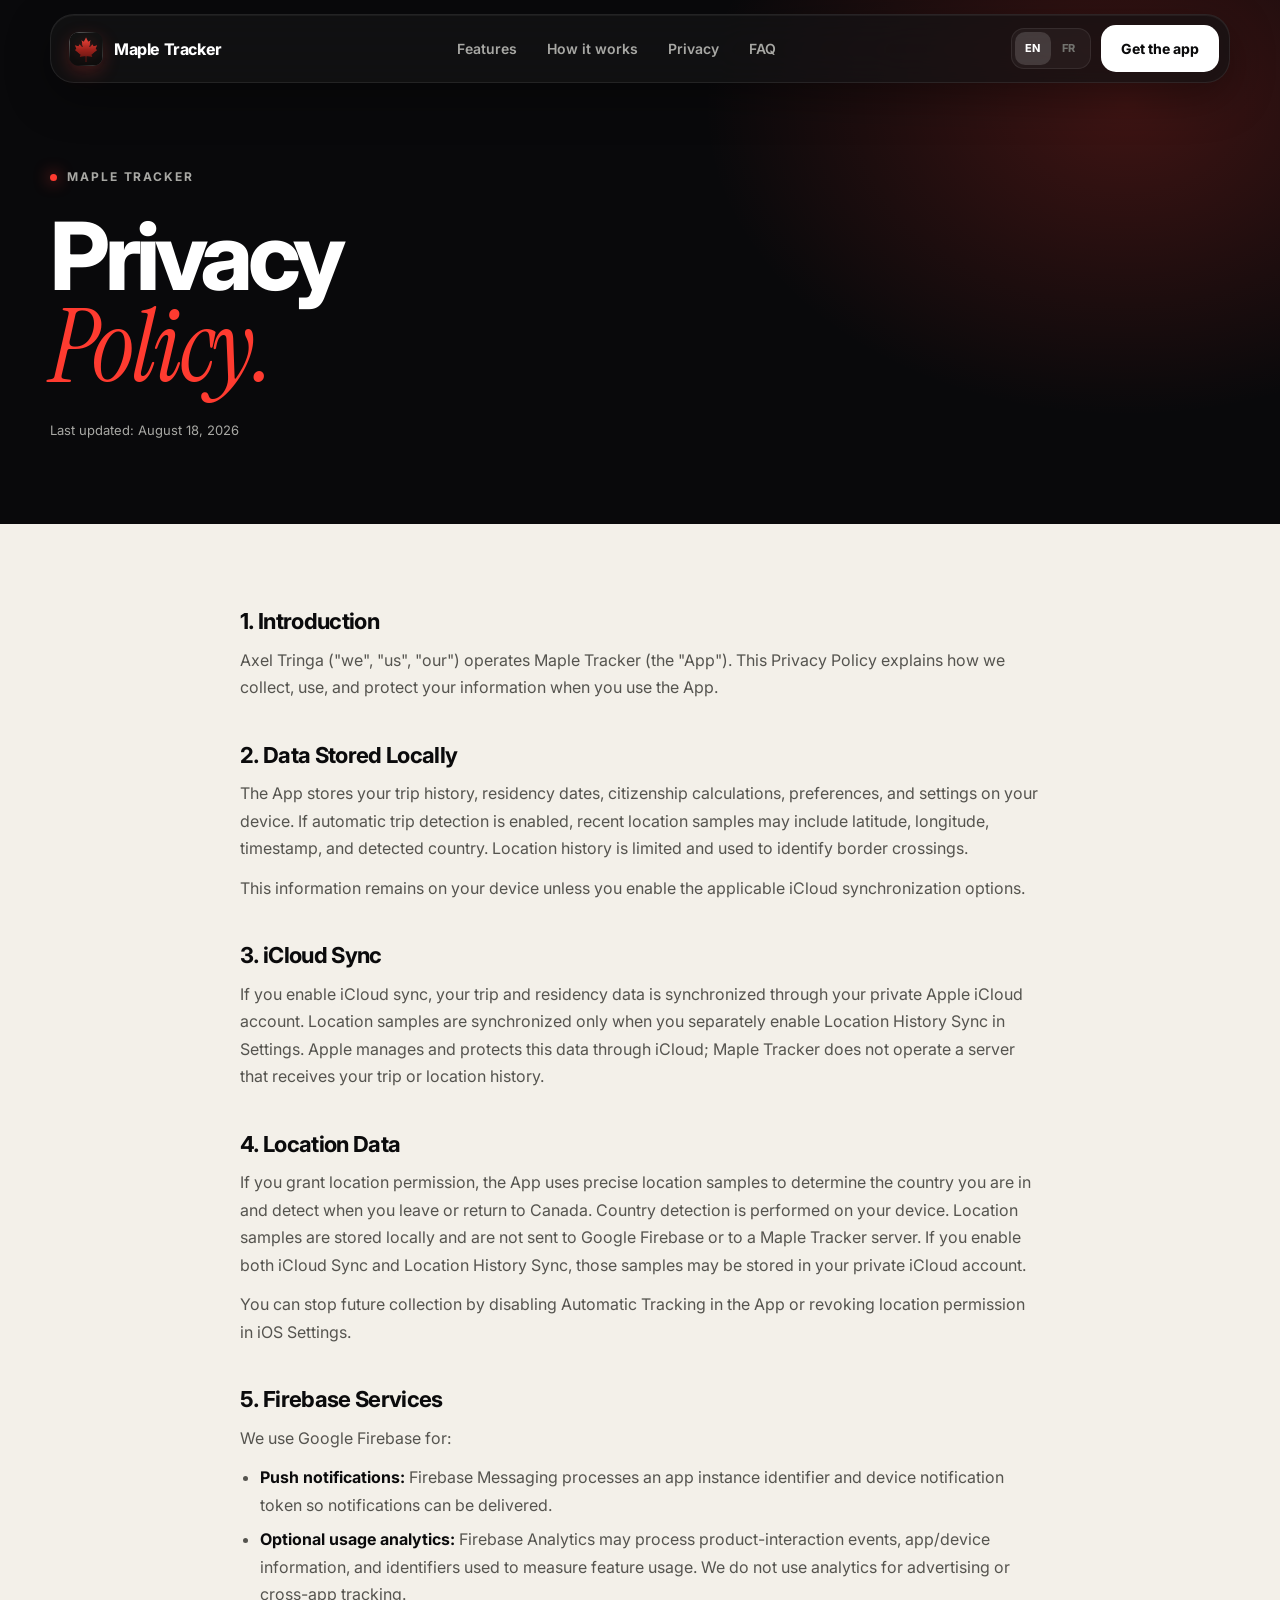
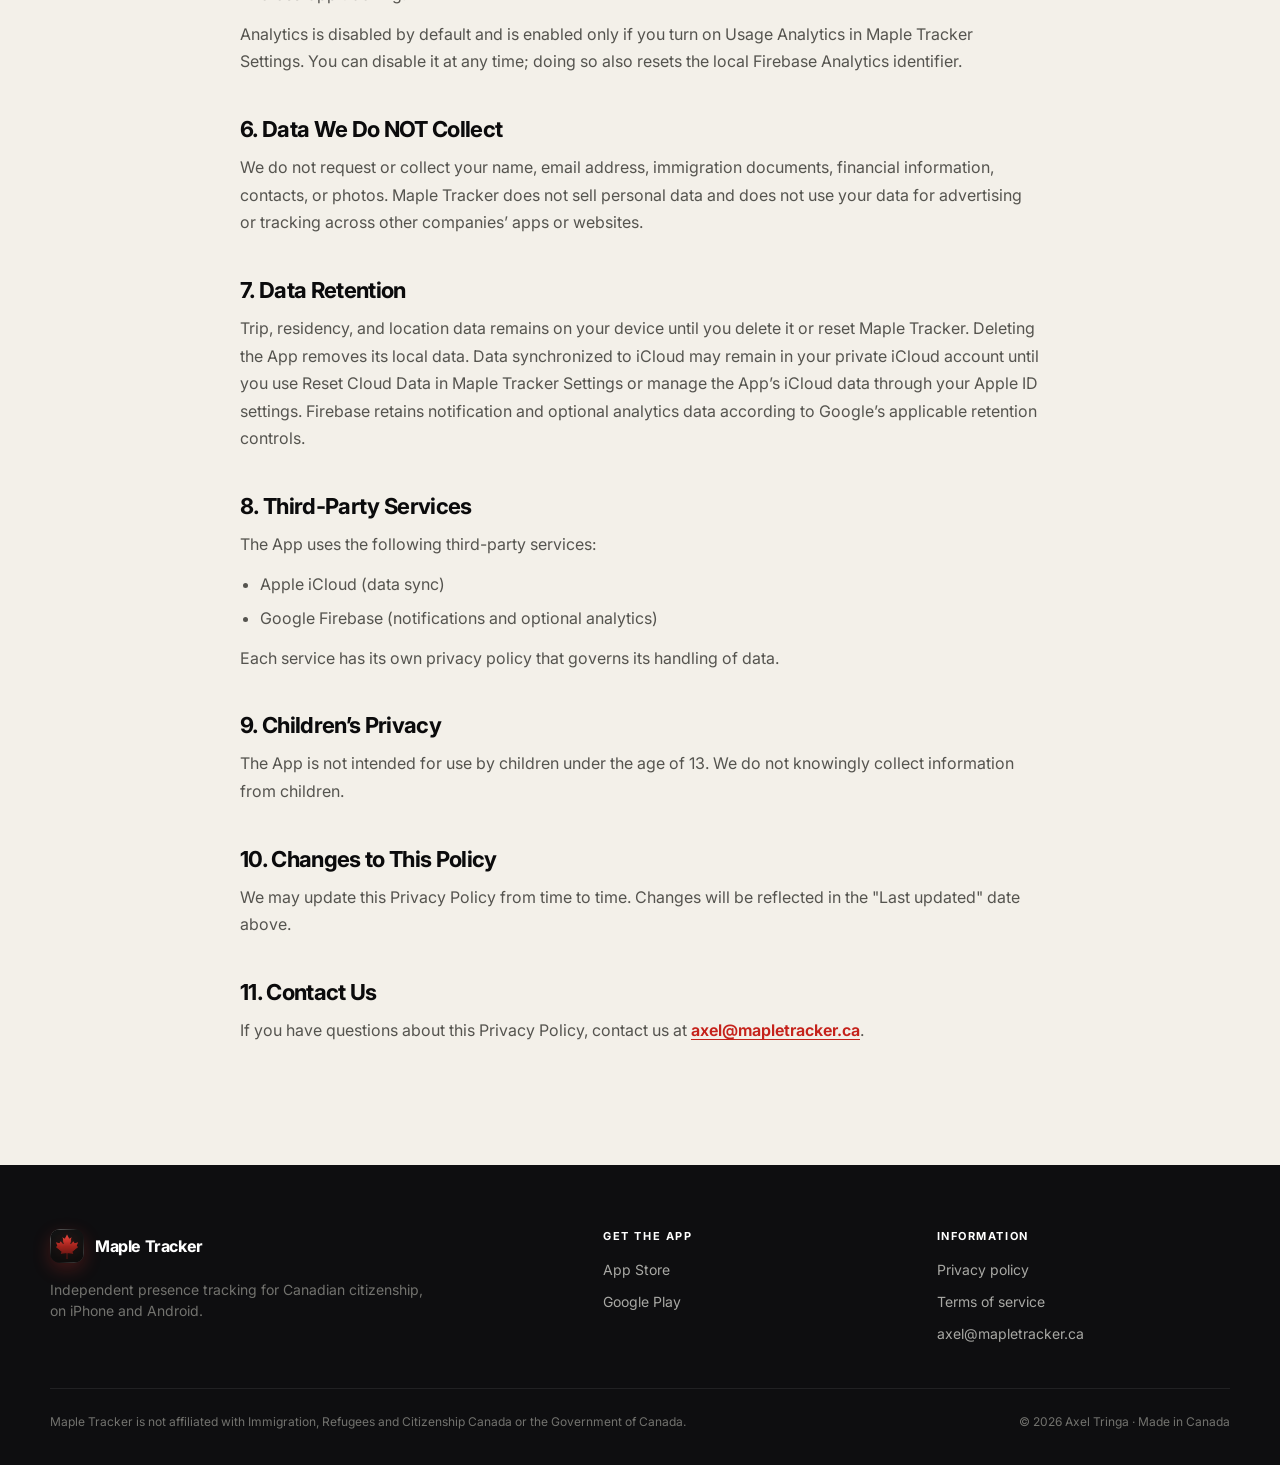
==== commit a8ac8a20: "Return to the dark identity and refine it Rebuild the redesign on the site's existing look instead o" ====
--- a/privacy-policy.html
+++ b/privacy-policy.html
@@ -5,13 +5,13 @@
   <meta name="viewport" content="width=device-width, initial-scale=1.0, viewport-fit=cover">
   <title>Privacy Policy — Maple Tracker</title>
   <meta name="description" content="How Maple Tracker handles your information.">
-  <meta name="theme-color" content="#f5f5f3" media="(prefers-color-scheme: light)">
-  <meta name="theme-color" content="#0d0d0e" media="(prefers-color-scheme: dark)">
-  <meta name="color-scheme" content="light dark">
+  <meta name="theme-color" content="#09090b">
+  <meta name="color-scheme" content="dark">
   <link rel="canonical" href="https://mapletracker.ca/privacy-policy.html">
   <link rel="icon" href="favicon.png" type="image/png">
   <link rel="apple-touch-icon" href="apple-touch-icon.png">
   <link rel="preload" href="fonts/inter-latin-var.woff2" as="font" type="font/woff2" crossorigin>
+  <link rel="preload" href="fonts/instrument-serif-latin-italic.woff2" as="font" type="font/woff2" crossorigin>
   <script>
     (() => {
       const requested = new URLSearchParams(window.location.search).get("lang");
@@ -25,34 +25,39 @@
   </script>
   <link rel="stylesheet" href="styles.css">
 </head>
-<body data-page="privacy">
+<body class="legal-page" data-page="privacy">
   <a class="skip-link" href="#main" data-i18n="skip">Skip to content</a>
 
   <header class="site-header">
-    <div class="wrap header-inner">
-      <a class="brand" href="index.html" aria-label="Maple Tracker home" data-i18n-aria-label="nav.home"><img src="app-icon-128.png" width="32" height="32" alt=""><span>Maple Tracker</span></a>
-      <nav class="nav-links" aria-label="Primary navigation" data-i18n-aria-label="nav.label">
-        <a href="index.html#how" data-i18n="nav.how">How it works</a>
-        <a href="index.html#features" data-i18n="nav.features">Features</a>
-        <a href="index.html#privacy" data-i18n="nav.privacy">Privacy</a>
-        <a href="index.html#faq" data-i18n="nav.faq">FAQ</a>
-      </nav>
-      <div class="header-actions">
-        <div class="lang" role="group" aria-label="Language" data-i18n-aria-label="language.label">
-          <button type="button" id="lang-en" data-language="en" aria-pressed="true">EN</button>
-          <button type="button" id="lang-fr" data-language="fr" aria-pressed="false">FR</button>
+    <div class="shell">
+      <div class="nav">
+        <a class="brand" href="index.html" aria-label="Maple Tracker home" data-i18n-aria-label="nav.home"><img src="app-icon-128.png" width="34" height="34" alt=""><span>Maple Tracker</span></a>
+        <nav class="nav-links" aria-label="Primary navigation" data-i18n-aria-label="nav.label">
+          <a href="index.html#features" data-i18n="nav.features">Features</a>
+          <a href="index.html#how" data-i18n="nav.how">How it works</a>
+          <a href="index.html#privacy" data-i18n="nav.privacy">Privacy</a>
+          <a href="index.html#faq" data-i18n="nav.faq">FAQ</a>
+        </nav>
+        <div class="nav-actions">
+          <div class="lang" role="group" aria-label="Language" data-i18n-aria-label="language.label">
+            <button type="button" id="lang-en" data-language="en" aria-pressed="true">EN</button>
+            <button type="button" id="lang-fr" data-language="fr" aria-pressed="false">FR</button>
+          </div>
+          <a class="nav-cta" href="index.html#download" data-store-link data-i18n="nav.cta">Get the app</a>
         </div>
-        <a class="btn" href="index.html#download" data-store-link data-i18n="nav.cta">Get the app</a>
       </div>
     </div>
   </header>
 
-  <main id="main" class="wrap legal">
-    <div class="legal-head">
-      <h1 data-i18n-html="legal.title">Privacy policy</h1>
-      <p class="updated" data-i18n="legal.updated">Last updated: August 18, 2026</p>
-    </div>
-    <div class="legal-content">
+  <main id="main">
+    <section class="legal-hero">
+      <div class="shell">
+        <p class="eyebrow">Maple Tracker</p>
+        <h1 data-i18n-html="legal.title">Privacy<br><em>Policy.</em></h1>
+        <p class="updated" data-i18n="legal.updated">Last updated: August 18, 2026</p>
+      </div>
+    </section>
+    <div class="shell legal-content">
       <section><h2 data-i18n="privacy.1.title">1. Introduction</h2><p data-i18n="privacy.1.body">Axel Tringa ("we", "us", "our") operates Maple Tracker (the "App"). This Privacy Policy explains how we collect, use, and protect your information when you use the App.</p></section>
       <section><h2 data-i18n="privacy.2.title">2. Data Stored Locally</h2><p data-i18n="privacy.2.body">The App stores your trip history, residency dates, citizenship calculations, preferences, and settings on your device. If automatic trip detection is enabled, recent location samples may include latitude, longitude, timestamp, and detected country. Location history is limited and used to identify border crossings.</p><p data-i18n="privacy.2.note">This information remains on your device unless you enable the applicable iCloud synchronization options.</p></section>
       <section><h2 data-i18n="privacy.3.title">3. iCloud Sync</h2><p data-i18n="privacy.3.body">If you enable iCloud sync, your trip and residency data is synchronized through your private Apple iCloud account. Location samples are synchronized only when you separately enable Location History Sync in Settings. Apple manages and protects this data through iCloud; Maple Tracker does not operate a server that receives your trip or location history.</p></section>
@@ -68,9 +73,9 @@
   </main>
 
   <footer class="site-footer">
-    <div class="wrap footer-top">
+    <div class="shell footer-top">
       <div class="footer-about">
-        <a class="brand" href="index.html"><img src="app-icon-128.png" width="32" height="32" alt=""><span>Maple Tracker</span></a>
+        <a class="brand" href="index.html"><img src="app-icon-128.png" width="34" height="34" alt=""><span>Maple Tracker</span></a>
         <p data-i18n="footer.tagline">Independent presence tracking for Canadian citizenship, on iPhone and Android.</p>
       </div>
       <div class="footer-col">
@@ -85,7 +90,7 @@
         <a href="mailto:axel@mapletracker.ca">axel@mapletracker.ca</a>
       </div>
     </div>
-    <div class="wrap">
+    <div class="shell">
       <div class="footer-bottom">
         <p data-i18n="footer.disclaimer">Maple Tracker is not affiliated with Immigration, Refugees and Citizenship Canada or the Government of Canada.</p>
         <p>© 2026 Axel Tringa · <span data-i18n="footer.made">Made in Canada</span></p>
--- a/styles.css
+++ b/styles.css
@@ -1,6 +1,7 @@
 /* Maple Tracker website
-   Layout: left-aligned product page on a 1120px grid; quiet neutral bands,
-   hairline dividers, and one accent (maple red) reserved for actions and absences. */
+   Layout: a dark, cinematic canvas with cream "paper" interludes. Heavy grotesque
+   headlines are answered by one red serif-italic line; the product is shown through
+   lit glass tiles. Red is the only accent and marks emphasis, actions and absences. */
 
 @font-face {
   font-family: "Inter";
@@ -10,82 +11,43 @@
   src: url("fonts/inter-latin-var.woff2") format("woff2");
 }
 
+@font-face {
+  font-family: "Instrument Serif";
+  font-style: italic;
+  font-weight: 400;
+  font-display: swap;
+  src: url("fonts/instrument-serif-latin-italic.woff2") format("woff2");
+}
+
 :root {
-  --bg: #f5f5f3;
-  --surface: #ffffff;
-  --sunken: #ebebe8;
-  --ink: #141413;
-  --ink-2: #47474a;
-  --ink-3: #6b6b6e;
-  --line: #dcdcd8;
-  --line-strong: #c4c4bf;
-  --red: #c5221b;
-  --red-soft: #fbe9e7;
-  --on-red: #ffffff;
-  --green: #1a7f37;
-  --green-soft: #e3f3e7;
-  --button: #141413;
-  --on-button: #ffffff;
-  --device: #17171a;
-  --shadow: 0 1px 2px rgba(20, 20, 19, 0.05), 0 12px 32px -12px rgba(20, 20, 19, 0.14);
-
-  --font: "Inter", -apple-system, BlinkMacSystemFont, "Segoe UI", Roboto, "Helvetica Neue", Arial, sans-serif;
-  --text-xs: 0.75rem;
-  --text-sm: 0.875rem;
-  --text-md: 1rem;
-  --text-lg: 1.125rem;
-  --text-xl: 1.375rem;
-  --text-2xl: clamp(1.75rem, 1.2rem + 2.2vw, 2.5rem);
-  --text-3xl: clamp(2.25rem, 1.3rem + 4vw, 3.75rem);
-
-  --radius-sm: 8px;
-  --radius: 14px;
-  --radius-lg: 20px;
-  --wrap: 1120px;
-  --header-h: 64px;
-}
-
-@media (prefers-color-scheme: dark) {
-  :root:not([data-theme="light"]) {
-    --bg: #0d0d0e;
-    --surface: #161618;
-    --sunken: #1e1e21;
-    --ink: #f3f3f1;
-    --ink-2: #c2c2c0;
-    --ink-3: #96969a;
-    --line: #2a2a2e;
-    --line-strong: #3a3a3f;
-    --red: #ff6257;
-    --red-soft: #33171a;
-    --on-red: #1a0806;
-    --green: #45cf6f;
-    --green-soft: #14301d;
-    --button: #f3f3f1;
-    --on-button: #141413;
-    --device: #2b2b30;
-    --shadow: 0 1px 2px rgba(0, 0, 0, 0.4), 0 12px 32px -12px rgba(0, 0, 0, 0.6);
-    color-scheme: dark;
-  }
-}
-
-:root[data-theme="dark"] {
-  --bg: #0d0d0e;
-  --surface: #161618;
-  --sunken: #1e1e21;
-  --ink: #f3f3f1;
-  --ink-2: #c2c2c0;
-  --ink-3: #96969a;
-  --line: #2a2a2e;
-  --line-strong: #3a3a3f;
-  --red: #ff6257;
-  --red-soft: #33171a;
-  --on-red: #1a0806;
-  --green: #45cf6f;
-  --green-soft: #14301d;
-  --button: #f3f3f1;
-  --on-button: #141413;
-  --device: #2b2b30;
-  --shadow: 0 1px 2px rgba(0, 0, 0, 0.4), 0 12px 32px -12px rgba(0, 0, 0, 0.6);
+  --ink: #09090b;
+  --ink-2: #0e0e10;
+  --tile: #131315;
+  --tile-2: #1b1b1e;
+  --raised: #232327;
+  --line: rgba(255, 255, 255, 0.08);
+  --line-2: rgba(255, 255, 255, 0.15);
+  --white: #ffffff;
+  --muted: #a8a8a4;
+  --dim: #72726e;
+  --paper: #f3f0e9;
+  --paper-2: #e6e2d8;
+  --paper-ink: #0b0b0c;
+  --paper-muted: #62615c;
+  --paper-line: rgba(11, 11, 12, 0.13);
+  --red: #ff3b30;
+  --red-deep: #c5221b;
+  --red-glow: rgba(255, 59, 48, 0.4);
+  --green: #34c759;
+
+  --sans: "Inter", -apple-system, BlinkMacSystemFont, "SF Pro Display", "Segoe UI", Roboto, "Helvetica Neue", Arial, sans-serif;
+  --serif: "Instrument Serif", "Iowan Old Style", "Palatino Linotype", Georgia, serif;
+  --h1: clamp(3.25rem, 1.4rem + 5.9vw, 6rem);
+  --h2: clamp(2.6rem, 1.5rem + 4.4vw, 5.25rem);
+  --h3: clamp(1.75rem, 1.3rem + 1.6vw, 2.5rem);
+  --ease: cubic-bezier(0.2, 0.7, 0.2, 1);
+  --grain: url("data:image/svg+xml,%3Csvg xmlns='http://www.w3.org/2000/svg' width='160' height='160'%3E%3Cfilter id='n'%3E%3CfeTurbulence type='fractalNoise' baseFrequency='.9' numOctaves='2' stitchTiles='stitch'/%3E%3CfeColorMatrix values='0 0 0 0 1 0 0 0 0 1 0 0 0 0 1 0 0 0 .5 0'/%3E%3C/filter%3E%3Crect width='160' height='160' filter='url(%23n)'/%3E%3C/svg%3E");
+
   color-scheme: dark;
 }
 
@@ -104,23 +66,14 @@
 
 body {
   margin: 0;
-  background: var(--bg);
-  color: var(--ink);
-  font-family: var(--font);
-  font-size: var(--text-md);
-  line-height: 1.55;
+  overflow-x: hidden;
+  background: var(--ink);
+  color: var(--white);
+  font-family: var(--sans);
+  font-size: 1rem;
+  line-height: 1.5;
   font-optical-sizing: auto;
   -webkit-font-smoothing: antialiased;
-  overflow-wrap: break-word;
-}
-
-body::before {
-  content: "";
-  position: fixed;
-  inset: 0 0 auto;
-  height: env(safe-area-inset-top, 0px);
-  z-index: 30;
-  background: var(--bg);
 }
 
 h1,
@@ -142,28 +95,36 @@
 }
 
 h1,
-h2,
+h2 {
+  font-weight: 760;
+  line-height: 0.94;
+  letter-spacing: -0.058em;
+  text-wrap: balance;
+}
+
+h1 {
+  font-size: var(--h1);
+}
+
+h2 {
+  font-size: var(--h2);
+}
+
+h1 em,
+h2 em {
+  color: var(--red);
+  font-family: var(--serif);
+  font-size: 1.07em;
+  font-weight: 400;
+  letter-spacing: -0.025em;
+}
+
 h3 {
-  font-weight: 650;
+  font-size: var(--h3);
+  font-weight: 720;
+  line-height: 1.04;
+  letter-spacing: -0.045em;
   text-wrap: balance;
-}
-
-h1 {
-  font-size: var(--text-3xl);
-  line-height: 1.04;
-  letter-spacing: -0.035em;
-}
-
-h2 {
-  font-size: var(--text-2xl);
-  line-height: 1.1;
-  letter-spacing: -0.03em;
-}
-
-h3 {
-  font-size: var(--text-lg);
-  line-height: 1.3;
-  letter-spacing: -0.015em;
 }
 
 a {
@@ -179,12 +140,12 @@
 :focus-visible {
   outline: 2px solid var(--red);
   outline-offset: 3px;
-  border-radius: 4px;
-}
-
-.wrap {
+  border-radius: 6px;
+}
+
+.shell {
   width: 100%;
-  max-width: calc(var(--wrap) + 48px);
+  max-width: 1228px;
   margin-inline: auto;
   padding-left: max(24px, env(safe-area-inset-left, 0px));
   padding-right: max(24px, env(safe-area-inset-right, 0px));
@@ -194,292 +155,409 @@
   position: fixed;
   z-index: 100;
   top: -80px;
-  left: 16px;
-  padding: 10px 16px;
-  border-radius: var(--radius-sm);
-  background: var(--button);
-  color: var(--on-button);
-  font-size: var(--text-sm);
-  font-weight: 600;
+  left: 24px;
+  padding: 12px 18px;
+  border-radius: 999px;
+  background: var(--white);
+  color: var(--paper-ink);
+  font-weight: 650;
   text-decoration: none;
 }
 
 .skip-link:focus {
-  top: calc(env(safe-area-inset-top, 0px) + 12px);
-}
-
-.lead {
-  max-width: 34em;
-  color: var(--ink-2);
-  font-size: var(--text-lg);
-  line-height: 1.55;
+  top: calc(env(safe-area-inset-top, 0px) + 18px);
+}
+
+.eyebrow {
+  display: flex;
+  align-items: center;
+  gap: 10px;
+  color: var(--muted);
+  font-size: 0.75rem;
+  font-weight: 700;
+  letter-spacing: 0.16em;
+  text-transform: uppercase;
+}
+
+.eyebrow::before {
+  content: "";
+  width: 7px;
+  height: 7px;
+  flex: none;
+  border-radius: 50%;
+  background: var(--red);
+  box-shadow: 0 0 16px var(--red);
 }
 
 .text-link {
   display: inline-flex;
   align-items: center;
-  gap: 6px;
-  color: var(--red);
-  font-weight: 600;
+  gap: 10px;
+  font-size: 0.9375rem;
+  font-weight: 700;
   text-decoration: none;
-}
-
-.text-link:hover {
-  text-decoration: underline;
-  text-underline-offset: 3px;
 }
 
 .text-link svg {
   width: 16px;
   height: 16px;
+  transition: transform 0.25s var(--ease);
+}
+
+.text-link:hover svg {
+  transform: translateX(4px);
 }
 
 /* Header */
 
 .site-header {
-  position: sticky;
-  z-index: 20;
-  top: env(safe-area-inset-top, 0px);
-  border-bottom: 1px solid var(--line);
-  background: var(--bg);
-}
-
-@supports (backdrop-filter: blur(12px)) or (-webkit-backdrop-filter: blur(12px)) {
-  .site-header {
-    background: color-mix(in srgb, var(--bg) 82%, transparent);
-    -webkit-backdrop-filter: saturate(160%) blur(14px);
-    backdrop-filter: saturate(160%) blur(14px);
-  }
-}
-
-.header-inner {
-  min-height: var(--header-h);
+  position: fixed;
+  z-index: 50;
+  top: calc(env(safe-area-inset-top, 0px) + 14px);
+  right: 0;
+  left: 0;
+}
+
+.nav {
+  min-height: 66px;
+  padding: 10px 10px 10px 18px;
   display: flex;
   align-items: center;
   justify-content: space-between;
-  gap: 16px;
+  gap: 20px;
+  border: 1px solid var(--line);
+  border-radius: 24px;
+  background: rgba(19, 19, 21, 0.74);
+  box-shadow: 0 14px 44px rgba(0, 0, 0, 0.36), inset 0 1px 0 rgba(255, 255, 255, 0.05);
+  -webkit-backdrop-filter: blur(24px) saturate(150%);
+  backdrop-filter: blur(24px) saturate(150%);
 }
 
 .brand {
   display: inline-flex;
   align-items: center;
-  gap: 10px;
-  font-size: var(--text-md);
-  font-weight: 650;
-  letter-spacing: -0.02em;
+  gap: 11px;
+  color: var(--white);
+  font-size: 1rem;
+  font-weight: 740;
+  letter-spacing: -0.025em;
   text-decoration: none;
   white-space: nowrap;
 }
 
 .brand img {
-  width: 32px;
-  height: 32px;
-  border-radius: 8px;
+  width: 34px;
+  height: 34px;
+  border-radius: 10px;
+  box-shadow: 0 6px 18px rgba(255, 59, 48, 0.22);
 }
 
 .nav-links {
   display: flex;
-  gap: 28px;
+  gap: 30px;
 }
 
 .nav-links a {
-  color: var(--ink-2);
-  font-size: var(--text-sm);
-  font-weight: 500;
+  color: var(--muted);
+  font-size: 0.875rem;
+  font-weight: 600;
   text-decoration: none;
+  transition: color 0.2s;
 }
 
 .nav-links a:hover {
-  color: var(--ink);
-}
-
-.header-actions {
+  color: var(--white);
+}
+
+.nav-actions {
   display: flex;
   align-items: center;
   gap: 10px;
 }
 
 .lang {
-  display: flex;
-  padding: 2px;
+  padding: 3px;
+  display: flex;
   border: 1px solid var(--line);
-  border-radius: var(--radius-sm);
+  border-radius: 13px;
+  background: rgba(255, 255, 255, 0.04);
 }
 
 .lang button {
-  min-width: 34px;
-  padding: 6px 8px;
+  min-width: 36px;
+  padding: 8px 7px;
   border: 0;
-  border-radius: 6px;
+  border-radius: 10px;
   background: transparent;
-  color: var(--ink-3);
+  color: var(--dim);
   font: inherit;
-  font-size: var(--text-xs);
-  font-weight: 600;
+  font-size: 0.6875rem;
+  font-weight: 760;
   letter-spacing: 0.04em;
   cursor: pointer;
+  transition: background 0.2s, color 0.2s;
 }
 
 .lang button:hover {
-  color: var(--ink);
+  color: var(--white);
 }
 
 .lang button[aria-pressed="true"] {
-  background: var(--sunken);
-  color: var(--ink);
-}
-
-.btn {
+  background: rgba(255, 255, 255, 0.14);
+  color: var(--white);
+}
+
+.nav-cta {
+  padding: 13px 20px;
+  border-radius: 15px;
+  background: var(--white);
+  color: var(--paper-ink);
+  font-size: 0.875rem;
+  font-weight: 740;
+  text-decoration: none;
+  white-space: nowrap;
+  transition: transform 0.2s var(--ease), background 0.2s;
+}
+
+.nav-cta:hover {
+  transform: translateY(-1px);
+  background: var(--paper);
+}
+
+/* Store buttons */
+
+.store-row {
+  display: flex;
+  flex-wrap: wrap;
+  gap: 12px;
+}
+
+.store {
+  min-width: 184px;
+  min-height: 62px;
+  padding: 10px 22px 10px 18px;
   display: inline-flex;
   align-items: center;
-  justify-content: center;
-  padding: 9px 16px;
-  border-radius: var(--radius-sm);
-  background: var(--red);
-  color: var(--on-red);
-  font-size: var(--text-sm);
-  font-weight: 600;
+  gap: 12px;
+  border-radius: 18px;
+  background: var(--white);
+  color: var(--paper-ink);
+  box-shadow: 0 18px 44px -14px rgba(255, 255, 255, 0.28), inset 0 -2px 0 rgba(0, 0, 0, 0.08);
   text-decoration: none;
-  white-space: nowrap;
-  transition: filter 0.15s ease;
-}
-
-.btn:hover {
-  filter: brightness(1.08);
-}
-
-/* Store buttons */
-
-.store-row {
-  display: flex;
-  flex-wrap: wrap;
-  gap: 12px;
-}
-
-.store {
-  min-width: 172px;
-  min-height: 54px;
-  padding: 8px 18px 8px 14px;
+  transition: transform 0.25s var(--ease), box-shadow 0.25s var(--ease);
+}
+
+.store:hover {
+  transform: translateY(-3px);
+  box-shadow: 0 26px 54px -14px rgba(255, 255, 255, 0.36), inset 0 -2px 0 rgba(0, 0, 0, 0.08);
+}
+
+.store svg {
+  width: 28px;
+  height: 28px;
+  flex: none;
+  fill: currentColor;
+}
+
+.store span {
+  display: flex;
+  flex-direction: column;
+  font-size: 1.1875rem;
+  font-weight: 720;
+  line-height: 1.08;
+  letter-spacing: -0.02em;
+}
+
+.store small {
+  font-size: 0.6875rem;
+  font-weight: 560;
+  letter-spacing: 0;
+  opacity: 0.72;
+}
+
+.store-ink {
+  background: var(--paper-ink);
+  color: var(--white);
+  box-shadow: 0 20px 44px -18px rgba(0, 0, 0, 0.55);
+}
+
+.store-ink:hover {
+  box-shadow: 0 28px 54px -18px rgba(0, 0, 0, 0.6);
+}
+
+/* Hero */
+
+.hero {
+  position: relative;
+  isolation: isolate;
+  overflow: hidden;
+  padding-top: calc(env(safe-area-inset-top, 0px) + 132px);
+}
+
+.hero::before {
+  content: "";
+  position: absolute;
+  z-index: -2;
+  inset: 0;
+  background:
+    radial-gradient(46% 52% at 77% 52%, rgba(255, 59, 48, 0.26), transparent 66%),
+    radial-gradient(38% 44% at 4% 8%, rgba(255, 255, 255, 0.055), transparent 70%),
+    radial-gradient(60% 40% at 50% 110%, rgba(255, 59, 48, 0.1), transparent 70%),
+    linear-gradient(180deg, #0c0c0e, var(--ink));
+}
+
+.hero::after {
+  content: "";
+  position: absolute;
+  z-index: -1;
+  inset: 0;
+  background-image: var(--grain);
+  opacity: 0.055;
+  mix-blend-mode: overlay;
+  pointer-events: none;
+}
+
+.hero-grid {
+  min-height: 760px;
+  padding-bottom: 72px;
+  display: grid;
+  grid-template-columns: minmax(0, 1.14fr) minmax(0, 0.86fr);
+  align-items: center;
+  gap: 40px;
+}
+
+.hero-copy {
+  position: relative;
+  z-index: 3;
+  display: flex;
+  flex-direction: column;
+  align-items: flex-start;
+  gap: 30px;
+}
+
+.announce {
+  padding: 6px 14px 6px 6px;
   display: inline-flex;
   align-items: center;
   gap: 11px;
-  border-radius: 10px;
-  background: var(--button);
-  color: var(--on-button);
+  border: 1px solid var(--line-2);
+  border-radius: 999px;
+  background: rgba(255, 255, 255, 0.05);
+  color: #dededb;
+  font-size: 0.875rem;
+  font-weight: 560;
   text-decoration: none;
-  transition: transform 0.15s ease, box-shadow 0.15s ease;
-}
-
-.store:hover {
-  transform: translateY(-1px);
-  box-shadow: var(--shadow);
-}
-
-.store svg {
-  width: 26px;
-  height: 26px;
-  flex: none;
-  fill: currentColor;
-}
-
-.store span {
-  display: flex;
-  flex-direction: column;
-  font-size: 1.0625rem;
-  font-weight: 600;
-  line-height: 1.15;
-  letter-spacing: -0.01em;
-}
-
-.store small {
+  -webkit-backdrop-filter: blur(12px);
+  backdrop-filter: blur(12px);
+  transition: border-color 0.2s, background 0.2s;
+}
+
+.announce:hover {
+  border-color: rgba(255, 255, 255, 0.3);
+  background: rgba(255, 255, 255, 0.09);
+}
+
+.announce-tag {
+  padding: 4px 11px;
+  border-radius: 999px;
+  background: var(--red);
+  color: var(--white);
   font-size: 0.6875rem;
-  font-weight: 500;
-  letter-spacing: 0;
-  opacity: 0.78;
-}
-
-/* Hero */
-
-.hero {
-  overflow: hidden;
-  border-bottom: 1px solid var(--line);
-}
-
-.hero-grid {
-  display: grid;
-  grid-template-columns: minmax(0, 1.15fr) minmax(0, 0.85fr);
-  align-items: center;
-  gap: 48px;
-}
-
-.hero-copy {
-  padding-block: 72px 80px;
-  display: flex;
-  flex-direction: column;
-  align-items: flex-start;
-  gap: 24px;
-}
-
-.announce {
-  display: inline-flex;
-  align-items: center;
-  gap: 10px;
-  padding: 5px 12px 5px 5px;
-  border: 1px solid var(--line);
-  border-radius: 999px;
-  background: var(--surface);
-  color: var(--ink-2);
-  font-size: var(--text-sm);
-  font-weight: 500;
-  text-decoration: none;
-}
-
-.announce:hover {
-  border-color: var(--line-strong);
-  color: var(--ink);
-}
-
-.announce-tag {
-  padding: 2px 9px;
-  border-radius: 999px;
-  background: var(--red-soft);
-  color: var(--red);
-  font-size: var(--text-xs);
-  font-weight: 650;
+  font-weight: 760;
+  letter-spacing: 0.06em;
+  text-transform: uppercase;
+  box-shadow: 0 0 22px var(--red-glow);
 }
 
 .announce svg {
   width: 14px;
   height: 14px;
+  opacity: 0.7;
+}
+
+.hero-lead {
+  max-width: 32em;
+  color: var(--muted);
+  font-size: clamp(1.0625rem, 0.95rem + 0.55vw, 1.3125rem);
+  line-height: 1.5;
+  letter-spacing: -0.015em;
 }
 
 .fine {
-  color: var(--ink-3);
-  font-size: var(--text-sm);
-}
-
-.hero-visual {
-  align-self: end;
-  height: 560px;
-  display: flex;
-  justify-content: center;
-  padding-top: 56px;
-}
-
-.device {
-  width: 292px;
-  flex: none;
-  align-self: flex-start;
-  padding: 9px;
-  border-radius: 48px;
-  background: var(--device);
-  box-shadow: var(--shadow), 0 40px 80px -30px rgba(0, 0, 0, 0.45);
-}
-
-.device img {
+  color: var(--dim);
+  font-size: 0.8125rem;
+}
+
+.stage {
+  position: relative;
+  height: 700px;
+  display: grid;
+  place-items: center;
+}
+
+.rings {
+  position: absolute;
+  top: 50%;
+  left: 50%;
+  width: 760px;
+  aspect-ratio: 1;
+  border-radius: 50%;
+  background: repeating-radial-gradient(circle, transparent 0 74px, rgba(255, 255, 255, 0.09) 74px 75px);
+  -webkit-mask-image: radial-gradient(circle, #000 34%, transparent 70%);
+  mask-image: radial-gradient(circle, #000 34%, transparent 70%);
+  transform: translate(-50%, -50%);
+}
+
+.stage::before {
+  content: "";
+  position: absolute;
+  width: 440px;
+  aspect-ratio: 1;
+  border-radius: 50%;
+  background: radial-gradient(circle, rgba(255, 59, 48, 0.46), transparent 66%);
+  filter: blur(34px);
+  animation: breathe 7s ease-in-out infinite alternate;
+}
+
+.phone {
+  position: relative;
+  z-index: 2;
+  width: 312px;
+  padding: 10px;
+  border-radius: 56px;
+  background: linear-gradient(140deg, #6a6a6f 0%, #232326 22%, #0c0c0e 62%, #3d3d42 100%);
+  box-shadow:
+    inset 0 0 0 1px rgba(255, 255, 255, 0.2),
+    0 0 0 1px rgba(0, 0, 0, 0.7),
+    0 60px 110px -28px rgba(0, 0, 0, 0.9),
+    0 30px 90px -20px rgba(255, 59, 48, 0.28);
+  transform: rotate(3deg);
+}
+
+.phone::after {
+  content: "";
+  position: absolute;
+  top: 20px;
+  left: 50%;
+  width: 92px;
+  height: 26px;
+  border-radius: 20px;
+  background: #040405;
+  transform: translateX(-50%);
+}
+
+.phone-screen {
+  aspect-ratio: 644 / 1400;
+  overflow: hidden;
+  border-radius: 46px;
+  background: #111112;
+}
+
+.phone-screen img {
   width: 100%;
-  height: auto;
-  border-radius: 39px;
+  height: 100%;
+  object-fit: cover;
+  object-position: center top;
 }
 
 .shot-fr {
@@ -494,20 +572,168 @@
   display: block;
 }
 
-/* Facts */
-
-.facts {
-  border-bottom: 1px solid var(--line);
-}
+.float {
+  position: absolute;
+  z-index: 4;
+  padding: 14px 18px;
+  display: flex;
+  align-items: center;
+  gap: 12px;
+  border: 1px solid var(--line-2);
+  border-radius: 20px;
+  background: rgba(30, 30, 33, 0.74);
+  box-shadow: 0 22px 54px rgba(0, 0, 0, 0.45), inset 0 1px 0 rgba(255, 255, 255, 0.08);
+  -webkit-backdrop-filter: blur(20px) saturate(140%);
+  backdrop-filter: blur(20px) saturate(140%);
+  animation: drift 6s ease-in-out infinite alternate;
+}
+
+.float div {
+  display: flex;
+  flex-direction: column;
+}
+
+.float span {
+  color: var(--muted);
+  font-size: 0.6875rem;
+  white-space: nowrap;
+}
+
+.float strong {
+  font-size: 0.9375rem;
+  font-weight: 700;
+  letter-spacing: -0.015em;
+  white-space: nowrap;
+}
+
+.float-status {
+  top: 138px;
+  right: -8px;
+}
+
+.float-trip {
+  right: calc(50% + 122px);
+  bottom: 196px;
+  animation-delay: -2.2s;
+}
+
+.float-quiz {
+  right: 6px;
+  bottom: 84px;
+  animation-delay: -4s;
+}
+
+.dot-ok {
+  width: 32px;
+  height: 32px;
+  flex: none;
+  display: grid;
+  place-items: center;
+  border-radius: 50%;
+  background: rgba(52, 199, 89, 0.16);
+}
+
+.dot-ok svg,
+.check svg {
+  width: 16px;
+  height: 16px;
+  fill: none;
+  stroke: var(--green);
+  stroke-width: 2.6;
+  stroke-linecap: round;
+  stroke-linejoin: round;
+}
+
+.flag {
+  width: 32px;
+  height: 23px;
+  flex: none;
+  border-radius: 6px;
+  box-shadow: 0 0 0 1px rgba(128, 128, 128, 0.3);
+}
+
+.flag-fr {
+  background: linear-gradient(90deg, #2146b6 0 33.4%, #ffffff 33.4% 66.6%, #e5362f 66.6%);
+}
+
+.flag-jp {
+  background: radial-gradient(circle at 50% 50%, #d7263d 0 5.5px, #ffffff 6.2px);
+}
+
+.score {
+  width: 32px;
+  height: 32px;
+  flex: none;
+  display: grid;
+  place-items: center;
+  border-radius: 50%;
+  background: rgba(255, 59, 48, 0.16);
+}
+
+.score svg {
+  width: 16px;
+  height: 16px;
+  fill: none;
+  stroke: var(--red);
+  stroke-width: 2.2;
+  stroke-linecap: round;
+  stroke-linejoin: round;
+}
+
+@keyframes drift {
+  from {
+    transform: translateY(-6px);
+  }
+  to {
+    transform: translateY(7px);
+  }
+}
+
+@keyframes breathe {
+  from {
+    opacity: 0.75;
+    transform: scale(0.94);
+  }
+  to {
+    opacity: 1;
+    transform: scale(1.06);
+  }
+}
+
+/* Paper bands */
+
+.paper {
+  background: var(--paper);
+  color: var(--paper-ink);
+}
+
+.paper .eyebrow {
+  color: var(--paper-muted);
+}
+
+.paper .eyebrow::before {
+  background: var(--red-deep);
+  box-shadow: none;
+}
+
+.paper h2 em {
+  color: var(--red-deep);
+}
+
+/* Facts strip */
 
 .facts-grid {
+  padding-block: 40px;
   display: grid;
   grid-template-columns: repeat(4, minmax(0, 1fr));
 }
 
 .facts-grid > div {
-  padding: 28px 24px;
-  border-left: 1px solid var(--line);
+  min-height: 66px;
+  padding: 4px 30px;
+  display: flex;
+  flex-direction: column;
+  border-left: 1px solid var(--paper-line);
 }
 
 .facts-grid > div:first-child {
@@ -516,117 +742,715 @@
 }
 
 .facts-grid dt {
-  font-size: var(--text-xl);
-  font-weight: 650;
-  letter-spacing: -0.025em;
+  font-size: 1.5rem;
+  font-weight: 760;
+  letter-spacing: -0.045em;
   font-variant-numeric: tabular-nums;
 }
 
 .facts-grid dd {
+  margin-top: 3px;
+  color: var(--paper-muted);
+  font-size: 0.8125rem;
+}
+
+/* Sections */
+
+.section {
+  padding-block: clamp(92px, 12vw, 160px);
+}
+
+.section-head {
+  max-width: 820px;
+  margin-bottom: clamp(44px, 6vw, 76px);
+  display: flex;
+  flex-direction: column;
+  gap: 26px;
+}
+
+.section-head > p:last-child {
+  max-width: 34em;
+  color: var(--muted);
+  font-size: clamp(1.0625rem, 1rem + 0.3vw, 1.1875rem);
+  line-height: 1.5;
+}
+
+.paper .section-head > p:last-child {
+  color: var(--paper-muted);
+}
+
+/* Bento */
+
+.bento {
+  display: grid;
+  grid-template-columns: repeat(6, minmax(0, 1fr));
+  gap: 18px;
+}
+
+.tile {
+  --mx: 78%;
+  --my: -10%;
+  position: relative;
+  min-width: 0;
+  min-height: 470px;
+  padding: 40px;
+  overflow: hidden;
+  display: flex;
+  flex-direction: column;
+  justify-content: flex-end;
+  gap: 14px;
+  grid-column: span 3;
+  border: 1px solid var(--line);
+  border-radius: 38px;
+  background: linear-gradient(180deg, var(--tile-2), var(--tile));
+  box-shadow: inset 0 1px 0 rgba(255, 255, 255, 0.06);
+}
+
+.tile::before {
+  content: "";
+  position: absolute;
+  inset: 0;
+  background: radial-gradient(520px circle at var(--mx) var(--my), rgba(255, 255, 255, 0.075), transparent 62%);
+  pointer-events: none;
+  transition: opacity 0.3s;
+}
+
+.tile > * {
+  position: relative;
+}
+
+.tile p {
+  max-width: 30em;
+  color: var(--muted);
+  line-height: 1.55;
+}
+
+.tile-wide {
+  min-height: 500px;
+  grid-column: 1 / -1;
+  display: grid;
+  grid-template-columns: minmax(0, 0.9fr) minmax(0, 1.1fr);
+  align-items: center;
+  gap: 40px;
+}
+
+.tile-third {
+  min-height: 400px;
+  grid-column: span 2;
+}
+
+.tile-third h3 {
+  font-size: 1.625rem;
+}
+
+.tile-copy {
+  display: flex;
+  flex-direction: column;
+  gap: 14px;
+}
+
+.tile-art {
+  min-height: 0;
+  margin-bottom: auto;
+  flex: 1;
+  display: grid;
+  place-items: center;
+}
+
+.tile-paper {
+  border-color: transparent;
+  background: var(--paper);
+  color: var(--paper-ink);
+}
+
+.tile-paper p {
+  color: var(--paper-muted);
+}
+
+/* Tile: dashboard */
+
+.dash {
+  justify-self: center;
+  display: flex;
+  align-items: center;
+  gap: 28px;
+}
+
+.ring {
+  position: relative;
+  width: 262px;
+  flex: none;
+  aspect-ratio: 1;
+  display: grid;
+  place-items: center;
+}
+
+.ring svg {
+  position: absolute;
+  inset: 0;
+  width: 100%;
+  height: 100%;
+  overflow: visible;
+  transform: rotate(-90deg);
+}
+
+.ring-track {
+  fill: none;
+  stroke: #2b2b2f;
+  stroke-width: 16;
+}
+
+.ring-progress {
+  fill: none;
+  stroke: var(--red);
+  stroke-width: 16;
+  stroke-linecap: round;
+  stroke-dasharray: 653.5;
+  stroke-dashoffset: 36;
+  filter: drop-shadow(0 0 14px var(--red-glow));
+}
+
+.ring-label {
+  display: flex;
+  flex-direction: column;
+  align-items: center;
+}
+
+.ring-label strong {
+  font-size: 3.25rem;
+  font-weight: 720;
+  line-height: 1;
+  letter-spacing: -0.06em;
+}
+
+.ring-label span {
+  margin-top: 6px;
+  color: var(--muted);
+  font-size: 0.6875rem;
+  font-weight: 600;
+  letter-spacing: 0.16em;
+  text-transform: uppercase;
+}
+
+.stats {
+  display: grid;
+  gap: 12px;
+  font-variant-numeric: tabular-nums;
+}
+
+.stats div {
+  width: 164px;
+  padding: 16px 18px;
+  display: flex;
+  flex-direction: column;
+  border: 1px solid var(--line);
+  border-radius: 20px;
+  background: var(--raised);
+}
+
+.stats small {
+  color: var(--muted);
+  font-size: 0.6875rem;
+}
+
+.stats strong {
   margin-top: 2px;
-  color: var(--ink-3);
-  font-size: var(--text-sm);
-}
-
-/* Sections */
-
-.section {
-  padding-block: clamp(64px, 9vw, 112px);
-  --card: var(--surface);
-  --card-inset: var(--sunken);
-}
-
-.band {
-  border-block: 1px solid var(--line);
-  background: var(--surface);
-  --card: var(--bg);
-  --card-inset: var(--surface);
-}
-
-.section-head {
-  max-width: 42em;
-  margin-bottom: clamp(32px, 5vw, 56px);
+  font-size: 1.75rem;
+  font-weight: 720;
+  letter-spacing: -0.045em;
+}
+
+.stats .is-green {
+  color: var(--green);
+}
+
+.stats .is-red {
+  color: var(--red);
+}
+
+/* Tile: trips */
+
+.trips {
+  width: 100%;
+  max-width: 380px;
+  display: grid;
+  gap: 12px;
+}
+
+.trip {
+  padding: 16px 18px;
+  display: flex;
+  align-items: center;
+  gap: 14px;
+  border: 1px solid var(--line-2);
+  border-radius: 22px;
+  background: rgba(40, 40, 44, 0.72);
+  box-shadow: 0 20px 44px rgba(0, 0, 0, 0.35), inset 0 1px 0 rgba(255, 255, 255, 0.07);
+}
+
+.trip:nth-child(1) {
+  transform: translateX(-10px) rotate(-1.5deg);
+}
+
+.trip:nth-child(2) {
+  transform: translateX(12px) rotate(1deg);
+}
+
+.trip-main {
+  min-width: 0;
+  flex: 1;
   display: flex;
   flex-direction: column;
+}
+
+.trip-main strong {
+  font-size: 1rem;
+  font-weight: 700;
+  letter-spacing: -0.02em;
+}
+
+.trip-main span {
+  color: var(--muted);
+  font-size: 0.75rem;
+  white-space: nowrap;
+}
+
+.trip-days {
+  flex: none;
+  color: var(--red);
+  font-size: 1.0625rem;
+  font-weight: 760;
+  letter-spacing: -0.03em;
+  white-space: nowrap;
+}
+
+.auto {
+  justify-self: center;
+  margin-top: 6px;
+  padding: 7px 13px 7px 11px;
+  display: inline-flex;
+  align-items: center;
+  gap: 8px;
+  border: 1px solid var(--line);
+  border-radius: 999px;
+  background: rgba(255, 255, 255, 0.05);
+  color: #d9d9d6;
+  font-size: 0.75rem;
+  font-weight: 600;
+}
+
+.auto::before {
+  content: "";
+  width: 7px;
+  height: 7px;
+  border-radius: 50%;
+  background: var(--green);
+  box-shadow: 0 0 12px var(--green);
+}
+
+/* Tile: quiz */
+
+.quiz {
+  width: 100%;
+  max-width: 400px;
+  padding: 24px;
+  display: flex;
+  flex-direction: column;
+  gap: 12px;
+  border-radius: 24px;
+  background: var(--white);
+  box-shadow: 0 26px 60px rgba(40, 30, 10, 0.16);
+  transform: rotate(-2deg);
+}
+
+.quiz-chip {
+  align-self: flex-start;
+  padding: 5px 10px;
+  border-radius: 8px;
+  background: #e6f1ff;
+  color: #1273d4;
+  font-size: 0.6875rem;
+  font-weight: 700;
+}
+
+.quiz strong {
+  font-size: 1.0625rem;
+  font-weight: 700;
+  line-height: 1.3;
+  letter-spacing: -0.02em;
+}
+
+.quiz-option {
+  padding: 12px 14px;
+  display: flex;
+  align-items: center;
+  justify-content: space-between;
+  border: 1px solid var(--paper-line);
+  border-radius: 13px;
+  color: var(--paper-muted);
+  font-size: 0.875rem;
+  font-weight: 600;
+}
+
+.quiz-option.is-correct {
+  border-color: rgba(52, 199, 89, 0.6);
+  background: rgba(52, 199, 89, 0.1);
+  color: var(--paper-ink);
+}
+
+.quiz-why {
+  color: var(--paper-muted);
+  font-size: 0.75rem;
+  line-height: 1.5;
+}
+
+/* Tile: report */
+
+.tile-report {
+  align-items: stretch;
+  padding-bottom: 0;
+}
+
+.tile-report .tile-copy {
+  align-self: center;
+  padding-bottom: 40px;
+}
+
+.sheet {
+  width: min(100%, 360px);
+  align-self: end;
+  justify-self: center;
+  padding: 34px 34px 44px;
+  border-radius: 16px 16px 0 0;
+  background: #f8f6f1;
+  color: var(--paper-ink);
+  box-shadow: 0 -10px 70px rgba(0, 0, 0, 0.4);
+  font-variant-numeric: tabular-nums;
+  transform: rotate(2.5deg) translateY(18px);
+  transform-origin: bottom center;
+}
+
+.sheet-brand {
+  padding-bottom: 16px;
+  display: flex;
+  align-items: center;
+  gap: 10px;
+  border-bottom: 2px solid var(--paper-ink);
+  font-size: 0.9375rem;
+  font-weight: 740;
+  letter-spacing: -0.02em;
+}
+
+.sheet-brand img {
+  width: 22px;
+  height: 22px;
+  border-radius: 6px;
+}
+
+.sheet-brand span {
+  margin-left: auto;
+  padding: 3px 8px;
+  border-radius: 6px;
+  background: var(--paper-2);
+  color: var(--paper-muted);
+  font-size: 0.625rem;
+  font-weight: 760;
+  letter-spacing: 0.08em;
+}
+
+.sheet-row {
+  padding-block: 11px;
+  display: flex;
+  justify-content: space-between;
   gap: 16px;
-}
-
-.split {
+  border-bottom: 1px solid var(--paper-line);
+  color: var(--paper-muted);
+  font-size: 0.8125rem;
+}
+
+.sheet-row b {
+  flex: none;
+  color: var(--paper-ink);
+  font-weight: 700;
+}
+
+.sheet-total {
+  margin-top: 20px;
+  padding: 16px 18px;
+  border-radius: 13px;
+  background: #ece9e1;
+  color: var(--red-deep);
+  font-size: 1.125rem;
+  font-weight: 760;
+  letter-spacing: -0.03em;
+}
+
+/* Tile: widget */
+
+.home {
   display: grid;
-  grid-template-columns: minmax(0, 0.8fr) minmax(0, 1.2fr);
-  gap: 64px;
-  align-items: start;
-}
-
-.split .section-head {
-  margin-bottom: 0;
-}
-
-/* How the count works */
-
-.example {
-  padding: clamp(20px, 3.5vw, 36px);
-  border: 1px solid var(--line);
-  border-radius: var(--radius-lg);
-  background: var(--card);
-}
-
-.example-head {
-  margin-bottom: 28px;
+  grid-template-columns: repeat(4, 46px);
+  gap: 14px;
+}
+
+.home i {
+  aspect-ratio: 1;
+  border-radius: 13px;
+  background: rgba(255, 255, 255, 0.06);
+}
+
+.widget {
+  grid-column: span 2;
+  grid-row: span 2;
+  padding: 13px;
+  display: flex;
+  flex-direction: column;
+  justify-content: space-between;
+  border: 1px solid var(--line-2);
+  border-radius: 24px;
+  background: linear-gradient(160deg, #2a2a2e, #141416);
+  box-shadow: 0 18px 40px rgba(0, 0, 0, 0.45), 0 0 44px -10px var(--red-glow);
+}
+
+.widget img {
+  width: 20px;
+  height: 20px;
+  border-radius: 6px;
+}
+
+.widget strong {
+  font-size: 1.5rem;
+  font-weight: 760;
+  line-height: 1;
+  letter-spacing: -0.05em;
+  font-variant-numeric: tabular-nums;
+}
+
+.widget small {
+  display: block;
+  margin-top: 2px;
+  color: var(--muted);
+  font-size: 0.5625rem;
+  font-weight: 600;
+  letter-spacing: 0.08em;
+  text-transform: uppercase;
+}
+
+.meter {
+  height: 5px;
+  overflow: hidden;
+  border-radius: 3px;
+  background: rgba(255, 255, 255, 0.12);
+}
+
+.meter span {
+  height: 100%;
+  display: block;
+  border-radius: inherit;
+  background: var(--green);
+  box-shadow: 0 0 10px rgba(52, 199, 89, 0.6);
+}
+
+/* Tile: languages */
+
+.hello {
+  max-width: 300px;
   display: flex;
   flex-wrap: wrap;
   align-items: baseline;
-  gap: 8px 12px;
+  justify-content: center;
+  gap: 8px 16px;
+  font-weight: 700;
+  line-height: 1.15;
+  letter-spacing: -0.03em;
+}
+
+.hello span {
+  color: rgba(255, 255, 255, 0.32);
+  font-size: 1.125rem;
+}
+
+.hello .l {
+  color: rgba(255, 255, 255, 0.6);
+  font-size: 1.5rem;
+}
+
+.hello .xl {
+  color: var(--white);
+  font-size: 2rem;
+}
+
+.hello em {
+  color: var(--red);
+  font-family: var(--serif);
+  font-size: 2.5rem;
+  font-weight: 400;
+  letter-spacing: -0.02em;
+}
+
+/* Tile: themes */
+
+.themes {
+  width: 100%;
+  max-width: 260px;
+  aspect-ratio: 1.25;
+  position: relative;
+}
+
+.theme-card {
+  position: absolute;
+  width: 62%;
+  padding: 16px;
+  display: grid;
+  gap: 9px;
+  border-radius: 20px;
+  box-shadow: 0 20px 44px rgba(0, 0, 0, 0.45);
+}
+
+.theme-card b {
+  font-size: 1.375rem;
+  font-weight: 760;
+  letter-spacing: -0.05em;
+  font-variant-numeric: tabular-nums;
+}
+
+.theme-card i {
+  height: 6px;
+  border-radius: 3px;
+}
+
+.theme-light {
+  top: 0;
+  left: 0;
+  background: #f4f3f0;
+  color: var(--paper-ink);
+  transform: rotate(-5deg);
+}
+
+.theme-light b {
+  color: #1a8c3b;
+}
+
+.theme-light i {
+  background: #dcdad4;
+}
+
+.theme-dark {
+  right: 0;
+  bottom: 0;
+  border: 1px solid var(--line-2);
+  background: #17171a;
+  transform: rotate(4deg);
+}
+
+.theme-dark b {
+  color: var(--green);
+}
+
+.theme-dark i {
+  background: #2e2e33;
+}
+
+.theme-card i:first-of-type {
+  width: 70%;
+}
+
+.theme-card i:last-of-type {
+  width: 45%;
+}
+
+/* Count explainer */
+
+.calc-grid {
+  display: grid;
+  grid-template-columns: minmax(0, 0.82fr) minmax(0, 1.18fr);
+  gap: clamp(40px, 7vw, 100px);
+  align-items: start;
+}
+
+.calc-grid .section-head {
+  position: sticky;
+  top: 130px;
+  margin-bottom: 0;
+}
+
+.calc-card {
+  padding: clamp(24px, 3.4vw, 40px);
+  border-radius: 36px;
+  background: linear-gradient(180deg, #17171a, #0d0d0f);
+  color: var(--white);
+  box-shadow: 0 44px 90px -34px rgba(20, 12, 4, 0.6);
+}
+
+.calc-head {
+  margin-bottom: 30px;
+  display: flex;
+  flex-direction: column;
+  align-items: flex-start;
+  gap: 12px;
 }
 
 .tag {
-  padding: 2px 9px;
-  border: 1px solid var(--line-strong);
+  padding: 4px 11px;
+  border: 1px solid var(--line-2);
   border-radius: 999px;
-  color: var(--ink-2);
-  font-size: var(--text-xs);
+  color: var(--muted);
+  font-size: 0.6875rem;
+  font-weight: 700;
+  letter-spacing: 0.12em;
+  text-transform: uppercase;
+}
+
+.calc-head p {
+  color: #e2e2df;
+  font-size: 1.0625rem;
+  line-height: 1.45;
+  letter-spacing: -0.015em;
+}
+
+.timeline-bar {
+  height: 34px;
+  display: flex;
+  gap: 2px;
+  border-radius: 10px;
+}
+
+.timeline-bar span:first-child {
+  border-radius: 10px 0 0 10px;
+}
+
+.timeline-bar span:last-child {
+  border-radius: 0 10px 10px 0;
+}
+
+.seg-pre {
+  background: repeating-linear-gradient(135deg, rgba(52, 199, 89, 0.85) 0 5px, rgba(52, 199, 89, 0.22) 5px 10px);
+}
+
+.seg-pr {
+  background: var(--green);
+  box-shadow: 0 0 22px rgba(52, 199, 89, 0.35);
+}
+
+.seg-away {
+  background: var(--red);
+  box-shadow: 0 0 18px var(--red-glow);
+}
+
+.timeline-axis {
+  position: relative;
+  height: 46px;
+  margin-top: 8px;
+  color: var(--dim);
+  font-size: 0.6875rem;
   font-weight: 600;
   letter-spacing: 0.04em;
-  text-transform: uppercase;
-}
-
-.example-head p {
-  color: var(--ink-2);
-  font-size: var(--text-md);
-}
-
-.timeline-bar {
-  height: 30px;
-  display: flex;
-  overflow: hidden;
-  border-radius: 6px;
-}
-
-.seg-pre {
-  background: repeating-linear-gradient(135deg, var(--green) 0 5px, var(--green-soft) 5px 10px);
-}
-
-.seg-pr {
-  background: var(--green);
-}
-
-.seg-away {
-  background: var(--red);
-}
-
-.timeline-axis {
-  position: relative;
-  height: 44px;
-  margin-top: 6px;
-  color: var(--ink-3);
-  font-size: var(--text-xs);
-  font-weight: 500;
 }
 
 .timeline-axis span {
   position: absolute;
   top: 0;
-  padding-top: 12px;
+  padding-top: 13px;
   white-space: nowrap;
 }
 
@@ -636,31 +1460,25 @@
   top: 0;
   width: 1px;
   height: 8px;
-  background: var(--line-strong);
-}
-
-.tick-start {
-  left: 0;
-}
-
+  background: var(--line-2);
+}
+
+.tick-start,
 .tick-start::before {
   left: 0;
 }
 
 .tick-pr {
   left: 60%;
+  color: var(--white);
   transform: translateX(-50%);
-  color: var(--ink);
 }
 
 .tick-pr::before {
   left: 50%;
 }
 
-.tick-end {
-  right: 0;
-}
-
+.tick-end,
 .tick-end::before {
   right: 0;
 }
@@ -668,33 +1486,33 @@
 .legend {
   display: flex;
   flex-wrap: wrap;
-  gap: 8px 24px;
-  color: var(--ink-2);
-  font-size: var(--text-sm);
+  gap: 8px 22px;
+  color: var(--muted);
+  font-size: 0.8125rem;
 }
 
 .legend li {
   display: flex;
   align-items: center;
-  gap: 8px;
+  gap: 9px;
 }
 
 .legend i {
   width: 14px;
   height: 14px;
   flex: none;
-  border-radius: 3px;
+  border-radius: 4px;
+  box-shadow: none;
 }
 
 .tally {
   margin-top: 28px;
-  padding-top: 8px;
   border-top: 1px solid var(--line);
   font-variant-numeric: tabular-nums;
 }
 
 .tally > div {
-  padding-block: 12px;
+  padding-block: 14px;
   display: flex;
   align-items: baseline;
   justify-content: space-between;
@@ -704,489 +1522,379 @@
 
 .tally dt {
   min-width: 0;
-  color: var(--ink-2);
-  font-size: var(--text-sm);
+  color: var(--muted);
+  font-size: 0.875rem;
 }
 
 .tally dd {
   flex: none;
+  font-size: 1.0625rem;
+  font-weight: 700;
+}
+
+.tally .tally-total {
+  padding-top: 20px;
+  border-bottom: 0;
+}
+
+.tally .tally-total dt {
+  color: var(--white);
+  font-size: 1.0625rem;
+  font-weight: 700;
+}
+
+.tally .tally-total dd {
+  font-size: 2.25rem;
+  font-weight: 740;
+  line-height: 1;
+  letter-spacing: -0.05em;
+}
+
+.tally-total small {
+  color: var(--dim);
+  font-size: 1rem;
   font-weight: 600;
-}
-
-.tally .tally-total {
-  border-bottom: 0;
-}
-
-.tally .tally-total dt {
-  color: var(--ink);
-  font-size: var(--text-md);
-  font-weight: 650;
-}
-
-.tally .tally-total dd {
-  font-size: var(--text-xl);
-  font-weight: 650;
-  letter-spacing: -0.02em;
-}
-
-.tally-total small {
-  color: var(--ink-3);
-  font-size: var(--text-md);
-  font-weight: 500;
-  letter-spacing: 0;
-}
-
-.meter {
-  height: 6px;
-  overflow: hidden;
-  border-radius: 3px;
-  background: var(--card-inset);
-}
-
-.meter span {
-  height: 100%;
-  display: block;
-  border-radius: inherit;
-  background: var(--green);
-}
-
-.status {
-  margin-top: 12px;
+  letter-spacing: -0.01em;
+}
+
+.togo {
+  margin-top: 14px;
   display: flex;
   align-items: center;
-  gap: 8px;
-  color: var(--ink-2);
-  font-size: var(--text-sm);
-  font-weight: 500;
-}
-
-.status::before {
+  gap: 9px;
+  color: #dcdcd9;
+  font-size: 0.875rem;
+  font-weight: 600;
+}
+
+.togo::before {
   content: "";
   width: 7px;
   height: 7px;
-  flex: none;
   border-radius: 50%;
   background: var(--red);
+  box-shadow: 0 0 12px var(--red);
 }
 
 .rules {
-  margin-top: 40px;
+  margin-top: 28px;
+}
+
+.rules li {
+  padding-block: 30px;
   display: grid;
-  grid-template-columns: repeat(3, minmax(0, 1fr));
-  gap: 32px;
-}
-
-.rules li {
-  padding-top: 20px;
-  display: flex;
-  flex-direction: column;
-  gap: 8px;
-  border-top: 2px solid var(--ink);
+  grid-template-columns: 64px minmax(0, 1fr);
+  gap: 20px;
+  border-top: 1px solid var(--paper-line);
+}
+
+.rules li:last-child {
+  border-bottom: 1px solid var(--paper-line);
+}
+
+.rules b {
+  color: var(--red-deep);
+  font-family: var(--serif);
+  font-size: 2.25rem;
+  font-style: italic;
+  font-weight: 400;
+  line-height: 0.9;
+}
+
+.rules h3 {
+  margin-bottom: 10px;
+  font-size: 1.625rem;
 }
 
 .rules p,
 .note {
-  color: var(--ink-2);
-  font-size: var(--text-sm);
-  line-height: 1.6;
+  max-width: 34em;
+  color: var(--paper-muted);
+  line-height: 1.55;
 }
 
 .note {
-  max-width: 46em;
-  margin-top: 40px;
-  color: var(--ink-3);
+  margin-top: 26px;
+  font-size: 0.8125rem;
 }
 
 .note a {
-  color: var(--ink-2);
+  color: var(--paper-ink);
+  font-weight: 650;
   text-underline-offset: 3px;
 }
 
-/* Features */
-
-.feature-grid {
+/* Platforms */
+
+.platforms {
   display: grid;
   grid-template-columns: repeat(2, minmax(0, 1fr));
-  gap: 24px;
-}
-
-@supports (grid-template-rows: subgrid) {
-  .feature-grid .feature {
-    display: grid;
-    grid-template-rows: subgrid;
-    grid-row: span 2;
-    gap: 0;
-  }
-}
-
-.feature {
-  min-width: 0;
+  gap: 18px;
+}
+
+.platform {
+  min-height: 0;
+  padding: clamp(28px, 3.6vw, 44px);
+  justify-content: flex-start;
+  align-items: flex-start;
+  gap: 26px;
+  grid-column: auto;
+}
+
+.platform:last-child {
+  background:
+    radial-gradient(70% 60% at 100% 0%, rgba(255, 59, 48, 0.2), transparent 70%),
+    linear-gradient(180deg, var(--tile-2), var(--tile));
+}
+
+.platform-glyph {
+  width: 64px;
+  height: 64px;
+  display: grid;
+  place-items: center;
+  border: 1px solid var(--line-2);
+  border-radius: 20px;
+  background: linear-gradient(160deg, #2c2c30, #18181b);
+  box-shadow: 0 16px 34px rgba(0, 0, 0, 0.4), inset 0 1px 0 rgba(255, 255, 255, 0.1);
+}
+
+.platform-glyph svg {
+  width: 30px;
+  height: 30px;
+  fill: var(--white);
+}
+
+.platform-head {
   display: flex;
   flex-direction: column;
-  overflow: hidden;
-  border: 1px solid var(--line);
-  border-radius: var(--radius-lg);
-  background: var(--card);
-}
-
-.feature-visual {
-  min-height: 236px;
-  padding: 28px;
+  gap: 6px;
+}
+
+.platform-head h3 {
   display: flex;
   align-items: center;
-  justify-content: center;
-  border-bottom: 1px solid var(--line);
-  background: var(--card-inset);
-}
-
-.feature-body {
-  padding: 24px 28px 28px;
-  display: flex;
-  flex-direction: column;
-  gap: 8px;
-}
-
-.feature-body p {
-  color: var(--ink-2);
-}
-
-/* Small in-app style cards used inside feature visuals */
-
-.ui {
-  width: 100%;
-  max-width: 360px;
-  padding: 18px;
-  border: 1px solid var(--line);
-  border-radius: var(--radius);
-  background: var(--card);
-  box-shadow: var(--shadow);
-  font-size: var(--text-sm);
-  font-variant-numeric: tabular-nums;
-}
-
-.ui-label {
-  color: var(--ink-3);
-  font-size: 0.6875rem;
-  font-weight: 600;
-  letter-spacing: 0.1em;
-  text-transform: uppercase;
-}
-
-.ui-figure {
-  margin-top: 6px;
-  display: flex;
-  align-items: baseline;
-  gap: 8px;
-  color: var(--ink-3);
-}
-
-.ui-figure strong {
-  color: var(--green);
-  font-size: 2.25rem;
-  font-weight: 700;
-  line-height: 1.1;
-  letter-spacing: -0.03em;
-}
-
-.ui .meter {
-  margin-top: 12px;
-  background: var(--sunken);
-}
-
-.ui-row {
-  margin-top: 8px;
-  display: flex;
-  justify-content: space-between;
-  gap: 12px;
-  color: var(--ink-3);
-  font-size: var(--text-xs);
-}
-
-.ui-row span:last-child {
-  flex: none;
-  white-space: nowrap;
-}
-
-.trip {
-  padding-block: 12px;
-  display: flex;
-  align-items: center;
-  gap: 12px;
-  border-top: 1px solid var(--line);
-}
-
-.trip:first-of-type {
-  margin-top: 12px;
-}
-
-.trip:last-child {
-  padding-bottom: 0;
-}
-
-.trip-code {
-  width: 34px;
-  height: 34px;
+  gap: 14px;
+}
+
+.platform-head .announce-tag {
+  letter-spacing: 0.06em;
+}
+
+.platform-head p {
+  color: var(--dim);
+  font-size: 0.875rem;
+}
+
+.checks {
+  flex: 1;
+  display: grid;
+  align-content: start;
+  gap: 13px;
+  color: #d5d5d2;
+}
+
+.checks li {
+  display: flex;
+  align-items: flex-start;
+  gap: 13px;
+}
+
+.check {
+  width: 24px;
+  height: 24px;
   flex: none;
   display: grid;
   place-items: center;
-  border-radius: var(--radius-sm);
-  background: var(--sunken);
-  color: var(--ink-2);
-  font-size: var(--text-xs);
-  font-weight: 650;
-  letter-spacing: 0.04em;
-}
-
-.trip-main {
-  min-width: 0;
-  flex: 1;
+  border-radius: 50%;
+  background: rgba(52, 199, 89, 0.14);
+}
+
+.check svg {
+  width: 13px;
+  height: 13px;
+}
+
+/* Privacy */
+
+.privacy {
+  padding-block: clamp(20px, 6vw, 80px);
+}
+
+.privacy-panel {
+  position: relative;
+  isolation: isolate;
+  min-height: 640px;
+  padding: clamp(40px, 6.4vw, 84px);
+  overflow: hidden;
+  display: grid;
+  grid-template-columns: minmax(0, 1.05fr) minmax(0, 0.95fr);
+  align-items: center;
+  gap: 32px;
+  border-radius: 52px;
+  background: radial-gradient(90% 120% at 0% 0%, #e02b22, var(--red-deep) 55%, #a5160f);
+  box-shadow: 0 50px 120px -50px rgba(255, 59, 48, 0.55);
+}
+
+.privacy-panel::before {
+  content: "";
+  position: absolute;
+  z-index: -1;
+  top: 50%;
+  right: -14%;
+  width: 760px;
+  aspect-ratio: 1;
+  border-radius: 50%;
+  background: repeating-radial-gradient(circle, rgba(255, 255, 255, 0.05) 0 90px, rgba(255, 255, 255, 0.11) 90px 91px);
+  -webkit-mask-image: radial-gradient(circle, #000 30%, transparent 70%);
+  mask-image: radial-gradient(circle, #000 30%, transparent 70%);
+  transform: translateY(-50%);
+}
+
+.privacy-panel::after {
+  content: "";
+  position: absolute;
+  z-index: -1;
+  inset: 0;
+  background-image: var(--grain);
+  opacity: 0.09;
+  mix-blend-mode: overlay;
+}
+
+.privacy-copy {
   display: flex;
   flex-direction: column;
-}
-
-.trip-main strong {
-  font-weight: 600;
-}
-
-.trip-main span {
-  color: var(--ink-3);
-  font-size: var(--text-xs);
-}
-
-.trip-main .chip {
-  margin-top: 4px;
-  color: var(--ink-2);
-  font-size: 0.6875rem;
-}
-
-.trip-days {
-  flex: none;
+  align-items: flex-start;
+  gap: 26px;
+}
+
+.privacy-copy .eyebrow {
+  color: rgba(255, 255, 255, 0.86);
+}
+
+.privacy-copy .eyebrow::before {
+  background: var(--white);
+  box-shadow: none;
+}
+
+.privacy-copy h2 {
+  font-size: clamp(2.5rem, 1.5rem + 3.2vw, 4.25rem);
+}
+
+.privacy-copy h2 em {
+  color: var(--paper-ink);
+}
+
+.privacy-copy > p:not(.eyebrow) {
+  max-width: 31em;
+  color: rgba(255, 255, 255, 0.92);
+  font-size: 1.0625rem;
+  line-height: 1.55;
+}
+
+.privacy-art {
+  position: relative;
+  height: 440px;
+  display: grid;
+  place-items: center;
+}
+
+.shield {
+  width: 184px;
+  aspect-ratio: 1;
+  display: grid;
+  place-items: center;
+  border-radius: 50px;
+  background: linear-gradient(160deg, #1d1d20, #09090b);
+  box-shadow: 0 34px 80px rgba(70, 0, 0, 0.5), inset 0 1px 0 rgba(255, 255, 255, 0.12);
+  transform: rotate(5deg);
+}
+
+.shield svg {
+  width: 84px;
+  fill: none;
+  stroke: var(--white);
+  stroke-width: 3;
+  stroke-linecap: round;
+  stroke-linejoin: round;
+}
+
+.chip {
+  position: absolute;
+  padding: 12px 18px;
+  border: 1px solid rgba(255, 255, 255, 0.26);
+  border-radius: 999px;
+  background: rgba(255, 255, 255, 0.14);
+  font-size: 0.8125rem;
+  font-weight: 680;
   white-space: nowrap;
-  color: var(--red);
-  font-weight: 650;
-}
-
-.chip {
-  align-self: flex-start;
-  white-space: nowrap;
-  padding: 2px 8px;
-  border-radius: 999px;
-  background: var(--sunken);
-  color: var(--ink-2);
-  font-size: 0.6875rem;
-  font-weight: 600;
-}
-
-.quiz-question {
-  margin-block: 10px 12px;
-  font-size: var(--text-md);
-  font-weight: 600;
-  line-height: 1.35;
-}
-
-.quiz-option {
-  margin-top: 8px;
-  padding: 9px 12px;
+  -webkit-backdrop-filter: blur(10px);
+  backdrop-filter: blur(10px);
+  animation: drift 6.5s ease-in-out infinite alternate;
+}
+
+.chip-1 {
+  top: 34px;
+  left: 4%;
+}
+
+.chip-2 {
+  top: 104px;
+  right: 0;
+  animation-delay: -2s;
+}
+
+.chip-3 {
+  bottom: 96px;
+  left: 0;
+  animation-delay: -3.4s;
+}
+
+.chip-4 {
+  right: 6%;
+  bottom: 30px;
+  animation-delay: -5s;
+}
+
+/* FAQ */
+
+.faq-grid {
+  display: grid;
+  grid-template-columns: minmax(0, 0.82fr) minmax(0, 1.18fr);
+  gap: clamp(32px, 6vw, 80px);
+  align-items: start;
+}
+
+.faq-grid .section-head {
+  position: sticky;
+  top: 130px;
+  margin-bottom: 0;
+}
+
+.faq-grid h2 {
+  font-size: clamp(2.6rem, 1.5rem + 3.8vw, 4.75rem);
+}
+
+.faq-list details {
+  border-top: 1px solid rgba(255, 255, 255, 0.14);
+}
+
+.faq-list details:last-child {
+  border-bottom: 1px solid rgba(255, 255, 255, 0.14);
+}
+
+.faq-list summary {
+  min-height: 104px;
+  padding-block: 20px;
   display: flex;
   align-items: center;
   justify-content: space-between;
-  border: 1px solid var(--line);
-  border-radius: var(--radius-sm);
-  color: var(--ink-2);
-}
-
-.quiz-option.is-correct {
-  border-color: var(--green);
-  background: var(--green-soft);
-  color: var(--ink);
-  font-weight: 600;
-}
-
-.quiz-option svg {
-  width: 16px;
-  height: 16px;
-  fill: none;
-  stroke: var(--green);
-  stroke-width: 2.4;
-  stroke-linecap: round;
-  stroke-linejoin: round;
-}
-
-.quiz-why {
-  margin-top: 12px;
-  color: var(--ink-3);
-  font-size: var(--text-xs);
-  line-height: 1.5;
-}
-
-.report-head {
-  padding-bottom: 12px;
-  display: flex;
-  align-items: center;
-  justify-content: space-between;
-  gap: 12px;
-  border-bottom: 2px solid var(--ink);
-}
-
-.report-head strong {
-  font-size: var(--text-md);
-  font-weight: 650;
-  letter-spacing: -0.01em;
-}
-
-.report-row {
-  padding-block: 9px;
-  display: flex;
-  justify-content: space-between;
-  gap: 16px;
-  border-bottom: 1px solid var(--line);
-  color: var(--ink-2);
-}
-
-.report-row:last-child {
-  padding-bottom: 0;
-  border-bottom: 0;
-}
-
-.report-row b {
-  flex: none;
-  color: var(--ink);
-  font-weight: 600;
-}
-
-.extras {
-  margin-top: 48px;
-  display: grid;
-  grid-template-columns: repeat(4, minmax(0, 1fr));
-  gap: 32px;
-}
-
-.extras li {
-  padding-top: 16px;
-  display: flex;
-  flex-direction: column;
-  gap: 4px;
-  border-top: 1px solid var(--line-strong);
-}
-
-.extras h3 {
-  font-size: var(--text-md);
-}
-
-.extras p {
-  color: var(--ink-2);
-  font-size: var(--text-sm);
-}
-
-/* Download */
-
-.platforms {
-  display: grid;
-  grid-template-columns: repeat(2, minmax(0, 1fr));
-  gap: 24px;
-}
-
-.platform {
-  min-width: 0;
-  padding: clamp(24px, 3.5vw, 36px);
-  display: flex;
-  flex-direction: column;
-  align-items: flex-start;
-  gap: 24px;
-  border: 1px solid var(--line);
-  border-radius: var(--radius-lg);
-  background: var(--card);
-}
-
-.platform-head {
-  display: flex;
-  flex-direction: column;
-  gap: 2px;
-}
-
-.platform-head h3 {
-  font-size: var(--text-xl);
-  letter-spacing: -0.025em;
-}
-
-.platform-head p {
-  color: var(--ink-3);
-  font-size: var(--text-sm);
-}
-
-.checks {
-  flex: 1;
-  display: flex;
-  flex-direction: column;
-  gap: 10px;
-  color: var(--ink-2);
-}
-
-.checks li {
-  padding-left: 28px;
-  position: relative;
-}
-
-.checks li::before {
-  content: "";
-  position: absolute;
-  top: 0.35em;
-  left: 2px;
-  width: 14px;
-  height: 8px;
-  border-bottom: 2px solid var(--green);
-  border-left: 2px solid var(--green);
-  transform: rotate(-45deg) scale(0.8);
-  transform-origin: center;
-}
-
-/* Privacy */
-
-.privacy-list {
-  display: grid;
-  grid-template-columns: repeat(2, minmax(0, 1fr));
-  gap: 32px 40px;
-}
-
-.privacy-list li {
-  padding-top: 16px;
-  display: flex;
-  flex-direction: column;
-  gap: 6px;
-  border-top: 1px solid var(--line-strong);
-}
-
-.privacy-list p {
-  color: var(--ink-2);
-  font-size: var(--text-sm);
-  line-height: 1.6;
-}
-
-/* FAQ */
-
-.section-rule {
-  border-top: 1px solid var(--line);
-}
-
-.faq-list details {
-  border-top: 1px solid var(--line);
-}
-
-.faq-list details:last-child {
-  border-bottom: 1px solid var(--line);
-}
-
-.faq-list summary {
-  padding-block: 20px;
-  display: flex;
-  align-items: center;
-  justify-content: space-between;
-  gap: 24px;
+  gap: 28px;
   cursor: pointer;
   list-style: none;
-  font-size: var(--text-lg);
-  font-weight: 600;
-  letter-spacing: -0.015em;
+  font-size: 1.3125rem;
+  font-weight: 680;
+  line-height: 1.25;
+  letter-spacing: -0.025em;
 }
 
 .faq-list summary::-webkit-details-marker {
@@ -1194,189 +1902,239 @@
 }
 
 .faq-list summary::after {
-  content: "";
-  width: 10px;
-  height: 10px;
+  content: "+";
+  width: 36px;
+  height: 36px;
   flex: none;
-  margin-right: 4px;
-  border-right: 2px solid var(--ink-3);
-  border-bottom: 2px solid var(--ink-3);
-  transform: translateY(-3px) rotate(45deg);
-  transition: transform 0.2s ease;
+  display: grid;
+  place-items: center;
+  border-radius: 50%;
+  background: var(--tile-2);
+  color: var(--red);
+  font-size: 1.25rem;
+  font-weight: 500;
+  line-height: 1;
+  transition: transform 0.25s var(--ease), background 0.2s;
+}
+
+.faq-list summary:hover::after {
+  background: var(--raised);
 }
 
 .faq-list details[open] summary::after {
-  transform: translateY(2px) rotate(225deg);
+  transform: rotate(45deg);
 }
 
 .faq-list details p {
-  max-width: 40em;
-  padding-bottom: 24px;
-  color: var(--ink-2);
-}
-
-/* Closing call to action */
+  max-width: 38em;
+  margin-top: -8px;
+  padding-bottom: 34px;
+  color: var(--muted);
+  line-height: 1.6;
+}
+
+/* Closing */
 
 .closing {
-  border-top: 1px solid var(--line);
-  background: var(--surface);
+  padding-block: clamp(96px, 13vw, 160px);
+  text-align: center;
 }
 
 .closing-inner {
-  padding-block: clamp(56px, 8vw, 96px);
-  display: flex;
-  flex-wrap: wrap;
+  display: flex;
+  flex-direction: column;
   align-items: center;
-  justify-content: space-between;
-  gap: 32px 48px;
-}
-
-.closing-copy {
+  gap: 30px;
+}
+
+.closing-icon {
+  width: 76px;
+  height: 76px;
+  border-radius: 22px;
+  box-shadow: 0 22px 44px -12px rgba(197, 34, 27, 0.5);
+  transform: rotate(-6deg);
+}
+
+.closing h2 {
+  font-size: clamp(3.25rem, 1.4rem + 7.4vw, 7rem);
+}
+
+.closing p {
   max-width: 34em;
-  display: flex;
-  flex-direction: column;
-  gap: 12px;
-}
-
-.closing-copy p {
-  color: var(--ink-2);
+  color: var(--paper-muted);
+  font-size: 1.125rem;
+  line-height: 1.5;
+}
+
+.closing .store-row {
+  justify-content: center;
 }
 
 /* Footer */
 
 .site-footer {
-  border-top: 1px solid var(--line);
-  color: var(--ink-3);
-  font-size: var(--text-sm);
+  background: var(--ink-2);
+  color: var(--dim);
+  font-size: 0.875rem;
 }
 
 .footer-top {
-  padding-block: 48px 40px;
+  padding-block: 64px 44px;
   display: grid;
   grid-template-columns: minmax(0, 1.4fr) repeat(2, minmax(0, 0.8fr));
   gap: 40px;
 }
 
 .footer-about {
-  max-width: 30em;
+  max-width: 28em;
   display: flex;
   flex-direction: column;
-  gap: 14px;
-}
-
-.footer-about .brand {
-  color: var(--ink);
+  gap: 16px;
 }
 
 .footer-col {
   display: flex;
   flex-direction: column;
-  gap: 10px;
+  gap: 11px;
 }
 
 .footer-col h2 {
   margin-bottom: 4px;
-  color: var(--ink);
-  font-size: var(--text-xs);
-  font-weight: 600;
-  letter-spacing: 0.08em;
+  color: var(--white);
+  font-size: 0.6875rem;
+  font-weight: 700;
+  line-height: 1.4;
+  letter-spacing: 0.14em;
   text-transform: uppercase;
 }
 
 .footer-col a {
   align-self: flex-start;
-  color: var(--ink-2);
+  color: var(--muted);
   text-decoration: none;
+  transition: color 0.2s;
 }
 
 .footer-col a:hover {
-  color: var(--ink);
-  text-decoration: underline;
-  text-underline-offset: 3px;
+  color: var(--white);
 }
 
 .footer-bottom {
-  padding-block: 20px 28px;
+  padding-block: 24px 34px;
   display: flex;
   flex-wrap: wrap;
   justify-content: space-between;
   gap: 8px 32px;
   border-top: 1px solid var(--line);
-  font-size: var(--text-xs);
+  font-size: 0.75rem;
 }
 
 .footer-bottom p:first-child {
-  max-width: 56em;
+  max-width: 58em;
 }
 
 /* Legal pages */
 
-.legal {
-  max-width: calc(46rem + 48px);
-  padding-block: clamp(48px, 8vw, 88px) clamp(64px, 9vw, 112px);
-}
-
-.legal-head {
-  margin-bottom: 48px;
-  padding-bottom: 32px;
+.legal-page {
+  background: var(--paper);
+}
+
+.legal-hero {
+  position: relative;
+  isolation: isolate;
+  overflow: hidden;
+  padding-block: calc(env(safe-area-inset-top, 0px) + 168px) 84px;
+  background: var(--ink);
+}
+
+.legal-hero::before {
+  content: "";
+  position: absolute;
+  z-index: -1;
+  inset: 0;
+  background: radial-gradient(50% 90% at 88% 20%, rgba(255, 59, 48, 0.22), transparent 66%);
+}
+
+.legal-hero .shell {
   display: flex;
   flex-direction: column;
-  gap: 16px;
-  border-bottom: 1px solid var(--line);
-}
-
-.legal-head h1 {
-  font-size: var(--text-2xl);
-  line-height: 1.1;
+  gap: 26px;
+}
+
+.legal-hero h1 {
+  font-size: clamp(3rem, 1.4rem + 6vw, 5.875rem);
+}
+
+.legal-hero .updated {
+  color: var(--muted);
+  font-size: 0.8125rem;
+}
+
+.legal-content {
+  max-width: 848px;
+  padding-block: 84px 120px;
+  display: flex;
+  flex-direction: column;
+  gap: 40px;
+  color: var(--paper-ink);
+}
+
+.legal-content section {
+  display: flex;
+  flex-direction: column;
+  gap: 12px;
+}
+
+.legal-content h2 {
+  font-size: 1.375rem;
+  font-weight: 720;
+  line-height: 1.2;
   letter-spacing: -0.03em;
-}
-
-.legal-head .updated {
-  color: var(--ink-3);
-  font-size: var(--text-sm);
-}
-
-.legal-content {
-  display: flex;
-  flex-direction: column;
-  gap: 36px;
-}
-
-.legal-content section {
-  display: flex;
-  flex-direction: column;
-  gap: 10px;
-}
-
-.legal-content h2 {
-  font-size: var(--text-lg);
-  line-height: 1.3;
-  letter-spacing: -0.015em;
 }
 
 .legal-content p,
 .legal-content li {
-  color: var(--ink-2);
-  line-height: 1.7;
+  color: #55544f;
+  line-height: 1.72;
 }
 
 .legal-content ul {
   padding-left: 20px;
   display: flex;
   flex-direction: column;
-  gap: 6px;
+  gap: 7px;
   list-style: disc;
 }
 
 .legal-content strong {
-  color: var(--ink);
-  font-weight: 600;
+  color: var(--paper-ink);
 }
 
 .legal-content a {
-  color: var(--red);
-  font-weight: 600;
+  color: var(--red-deep);
+  font-weight: 650;
   text-underline-offset: 3px;
+}
+
+/* Scroll reveal: only content below the fold is ever hidden, and only once scripts run */
+
+.reveal {
+  transition: opacity 0.9s var(--ease), transform 0.9s var(--ease);
+}
+
+.reveal.is-pending {
+  opacity: 0;
+  transform: translateY(26px);
+}
+
+.is-visible .ring-progress {
+  animation: draw 1.6s var(--ease) 0.15s backwards;
+}
+
+@keyframes draw {
+  from {
+    stroke-dashoffset: 653.5;
+  }
 }
 
 #features,
@@ -1384,64 +2142,68 @@
 #download,
 #privacy,
 #faq {
-  scroll-margin-top: calc(var(--header-h) + env(safe-area-inset-top, 0px));
+  scroll-margin-top: calc(env(safe-area-inset-top, 0px) + 100px);
 }
 
 /* Responsive */
 
-@media (max-width: 960px) {
+@media (max-width: 1080px) {
+  .float-quiz {
+    display: none;
+  }
+
+  .tile-third {
+    grid-column: span 3;
+  }
+
+  .tile-third:last-child {
+    grid-column: 1 / -1;
+  }
+}
+
+@media (min-width: 981px) {
+  .privacy-copy h2 em {
+    white-space: nowrap;
+  }
+}
+
+@media (max-width: 980px) {
   .nav-links {
     display: none;
   }
 
+  .float-trip {
+    right: auto;
+    left: 4%;
+  }
+
   .hero-grid {
+    min-height: 0;
+    padding-bottom: 40px;
     grid-template-columns: minmax(0, 1fr);
-    gap: 0;
+    gap: 10px;
+    text-align: center;
   }
 
   .hero-copy {
-    padding-block: 48px 8px;
-  }
-
-  .hero-visual {
-    height: 420px;
-    padding-top: 40px;
-  }
-
-  .split {
-    grid-template-columns: minmax(0, 1fr);
-    gap: 32px;
-  }
-
-  .extras {
+    align-items: center;
+  }
+
+  .hero .store-row {
+    justify-content: center;
+  }
+
+  .stage {
+    height: 660px;
+  }
+
+  .facts-grid {
+    padding-block: 30px;
     grid-template-columns: repeat(2, minmax(0, 1fr));
   }
 
-  .footer-top {
-    grid-template-columns: repeat(2, minmax(0, 1fr));
-  }
-
-  .footer-about {
-    grid-column: 1 / -1;
-  }
-}
-
-@media (max-width: 720px) {
-  .wrap {
-    padding-left: max(18px, env(safe-area-inset-left, 0px));
-    padding-right: max(18px, env(safe-area-inset-right, 0px));
-  }
-
-  .facts-grid {
-    grid-template-columns: repeat(2, minmax(0, 1fr));
-  }
-
   .facts-grid > div {
-    padding: 20px 16px;
-  }
-
-  .facts-grid dt {
-    font-size: var(--text-lg);
+    padding: 20px 28px;
   }
 
   .facts-grid > div:nth-child(odd) {
@@ -1449,79 +2211,382 @@
     border-left: 0;
   }
 
+  .tile-wide {
+    grid-template-columns: minmax(0, 1fr);
+    gap: 44px;
+  }
+
+  .tile-wide .tile-copy {
+    order: 2;
+  }
+
+  .tile-report {
+    padding-bottom: 40px;
+  }
+
+  .tile-report .tile-copy {
+    padding-bottom: 0;
+  }
+
+  .sheet {
+    order: 1;
+    margin-top: 10px;
+    padding-bottom: 34px;
+    border-radius: 16px;
+    transform: rotate(2deg);
+  }
+
+  .calc-grid,
+  .faq-grid {
+    grid-template-columns: minmax(0, 1fr);
+  }
+
+  .calc-grid .section-head,
+  .faq-grid .section-head {
+    position: static;
+  }
+
+  .privacy-panel {
+    grid-template-columns: minmax(0, 1fr);
+    text-align: center;
+  }
+
+  .privacy-copy {
+    align-items: center;
+  }
+
+  .privacy-art {
+    height: 360px;
+  }
+
+  .footer-top {
+    grid-template-columns: repeat(2, minmax(0, 1fr));
+  }
+
+  .footer-about {
+    grid-column: 1 / -1;
+  }
+}
+
+@media (max-width: 680px) {
+  .shell {
+    padding-left: max(16px, env(safe-area-inset-left, 0px));
+    padding-right: max(16px, env(safe-area-inset-right, 0px));
+  }
+
+  .site-header {
+    top: calc(env(safe-area-inset-top, 0px) + 10px);
+  }
+
+  .nav {
+    min-height: 60px;
+    padding: 8px 8px 8px 13px;
+    gap: 8px;
+    border-radius: 21px;
+  }
+
+  .brand {
+    gap: 9px;
+    font-size: 0.875rem;
+  }
+
+  .brand img {
+    width: 32px;
+    height: 32px;
+  }
+
+  .nav-actions {
+    gap: 6px;
+  }
+
+  .lang button {
+    min-width: 30px;
+    padding: 7px 4px;
+    font-size: 0.625rem;
+  }
+
+  .nav-cta {
+    padding: 11px 14px;
+    border-radius: 13px;
+    font-size: 0.75rem;
+  }
+
+  .hero {
+    padding-top: calc(env(safe-area-inset-top, 0px) + 116px);
+  }
+
+  .hero-copy {
+    gap: 24px;
+  }
+
+  .store-row {
+    gap: 10px;
+  }
+
+  .hero .store-row,
+  .closing .store-row {
+    width: 100%;
+  }
+
+  .hero .store,
+  .closing .store {
+    min-width: 0;
+    min-height: 56px;
+    flex: 1 1 150px;
+    padding: 9px 12px;
+    justify-content: center;
+    gap: 9px;
+    border-radius: 16px;
+  }
+
+  .hero .store svg,
+  .closing .store svg {
+    width: 24px;
+    height: 24px;
+  }
+
+  .hero .store span,
+  .closing .store span {
+    font-size: 1rem;
+    text-align: left;
+  }
+
+  .hero .store small,
+  .closing .store small {
+    font-size: 0.625rem;
+    white-space: nowrap;
+  }
+
+  .stage {
+    height: 620px;
+  }
+
+  .rings {
+    width: 620px;
+  }
+
+  .phone {
+    width: 272px;
+    padding: 9px;
+    border-radius: 50px;
+  }
+
+  .phone-screen {
+    border-radius: 41px;
+  }
+
+  .phone::after {
+    top: 18px;
+    width: 80px;
+    height: 23px;
+  }
+
+  .float {
+    padding: 11px 14px;
+    border-radius: 17px;
+  }
+
+  .float strong {
+    font-size: 0.8125rem;
+  }
+
+  .float-status {
+    top: 104px;
+    right: -6px;
+  }
+
+  .float-trip {
+    right: auto;
+    bottom: 96px;
+    left: -6px;
+  }
+
+  .facts-grid {
+    padding-block: 14px;
+  }
+
+  .facts-grid > div {
+    padding: 18px 0 18px 18px;
+  }
+
   .facts-grid > div:nth-child(n + 3) {
-    border-top: 1px solid var(--line);
-  }
-
-  .rules,
-  .feature-grid,
-  .platforms,
-  .privacy-list {
+    border-top: 1px solid var(--paper-line);
+  }
+
+  .facts-grid dt {
+    font-size: 1.25rem;
+  }
+
+  .bento {
     grid-template-columns: minmax(0, 1fr);
-  }
-
-  .rules {
-    gap: 24px;
-  }
-
-  .feature-visual {
+    gap: 14px;
+  }
+
+  .tile,
+  .tile-wide,
+  .tile-third,
+  .tile-third:last-child {
     min-height: 0;
-    padding: 20px;
-  }
-
-  .feature-body {
-    padding: 20px;
+    padding: 30px 24px;
+    grid-column: auto;
+    gap: 12px;
+    border-radius: 30px;
+  }
+
+  .tile-art {
+    padding-block: 18px 34px;
+  }
+
+  .tile-wide {
+    gap: 34px;
+  }
+
+  .dash {
+    width: 100%;
+    flex-direction: column;
+    gap: 22px;
+  }
+
+  .ring {
+    width: 218px;
+  }
+
+  .stats {
+    width: 100%;
+    grid-template-columns: repeat(3, minmax(0, 1fr));
+    gap: 8px;
+  }
+
+  .stats div {
+    width: auto;
+    padding: 12px;
+    border-radius: 16px;
+  }
+
+  .stats strong {
+    font-size: 1.375rem;
+  }
+
+  .stats small {
+    font-size: 0.625rem;
+    line-height: 1.3;
+  }
+
+  .trip:nth-child(1) {
+    transform: translateX(-4px) rotate(-1.5deg);
+  }
+
+  .trip:nth-child(2) {
+    transform: translateX(4px) rotate(1deg);
+  }
+
+  .platforms {
+    grid-template-columns: minmax(0, 1fr);
+    gap: 14px;
+  }
+
+  .platform .store {
+    align-self: stretch;
+    justify-content: center;
+  }
+
+  .calc-card {
+    border-radius: 28px;
   }
 
   .legend {
     flex-direction: column;
   }
 
+  .tally .tally-total dd {
+    font-size: 1.875rem;
+  }
+
+  .rules li {
+    padding-block: 26px;
+    grid-template-columns: 40px minmax(0, 1fr);
+    gap: 10px;
+  }
+
+  .rules h3 {
+    font-size: 1.375rem;
+  }
+
+  .privacy-panel {
+    min-height: 0;
+    padding: 46px 22px 30px;
+    border-radius: 34px;
+  }
+
+  .privacy-art {
+    height: 330px;
+  }
+
+  .shield {
+    width: 146px;
+    border-radius: 40px;
+  }
+
+  .shield svg {
+    width: 66px;
+  }
+
+  .chip {
+    padding: 10px 14px;
+    font-size: 0.75rem;
+  }
+
+  .chip-1 {
+    top: 16px;
+    left: 0;
+  }
+
+  .chip-2 {
+    top: 66px;
+    right: 0;
+  }
+
+  .chip-3 {
+    bottom: 70px;
+    left: 0;
+  }
+
+  .chip-4 {
+    right: 0;
+    bottom: 14px;
+  }
+
   .faq-list summary {
-    font-size: var(--text-md);
-  }
-}
-
-@media (max-width: 420px) {
-  .store-row {
-    width: 100%;
-    gap: 10px;
-  }
-
-  .store-row .store {
-    min-width: 0;
-    flex: 1 1 140px;
-    justify-content: center;
-    gap: 8px;
-    padding-inline: 10px;
-  }
-
-  .store-row .store svg {
-    width: 22px;
-    height: 22px;
-  }
-
-  .store-row .store span {
-    font-size: 1rem;
-  }
-
-  .store-row .store small {
-    font-size: 0.625rem;
-    white-space: nowrap;
-  }
-
-  .device {
-    width: 264px;
-    border-radius: 44px;
-  }
-
-  .device img {
-    border-radius: 35px;
-  }
-
-  .extras,
+    min-height: 92px;
+    font-size: 1.125rem;
+  }
+
+  .footer-top {
+    padding-block: 48px 36px;
+  }
+
+  .legal-hero {
+    padding-block: calc(env(safe-area-inset-top, 0px) + 136px) 60px;
+  }
+
+  .legal-content {
+    padding-block: 60px 90px;
+  }
+}
+
+@media (max-width: 400px) {
   .footer-top {
     grid-template-columns: minmax(0, 1fr);
+  }
+}
+
+@media (max-width: 352px) {
+  .brand span {
+    display: none;
+  }
+
+  .phone {
+    width: 252px;
   }
 }
 
@@ -1533,12 +2598,12 @@
   *,
   *::before,
   *::after {
+    animation: none !important;
     transition-duration: 0.01ms !important;
   }
-}
-
-@media (max-width: 359px) {
-  .brand span {
-    display: none;
-  }
-}
+
+  .reveal.is-pending {
+    opacity: 1;
+    transform: none;
+  }
+}
